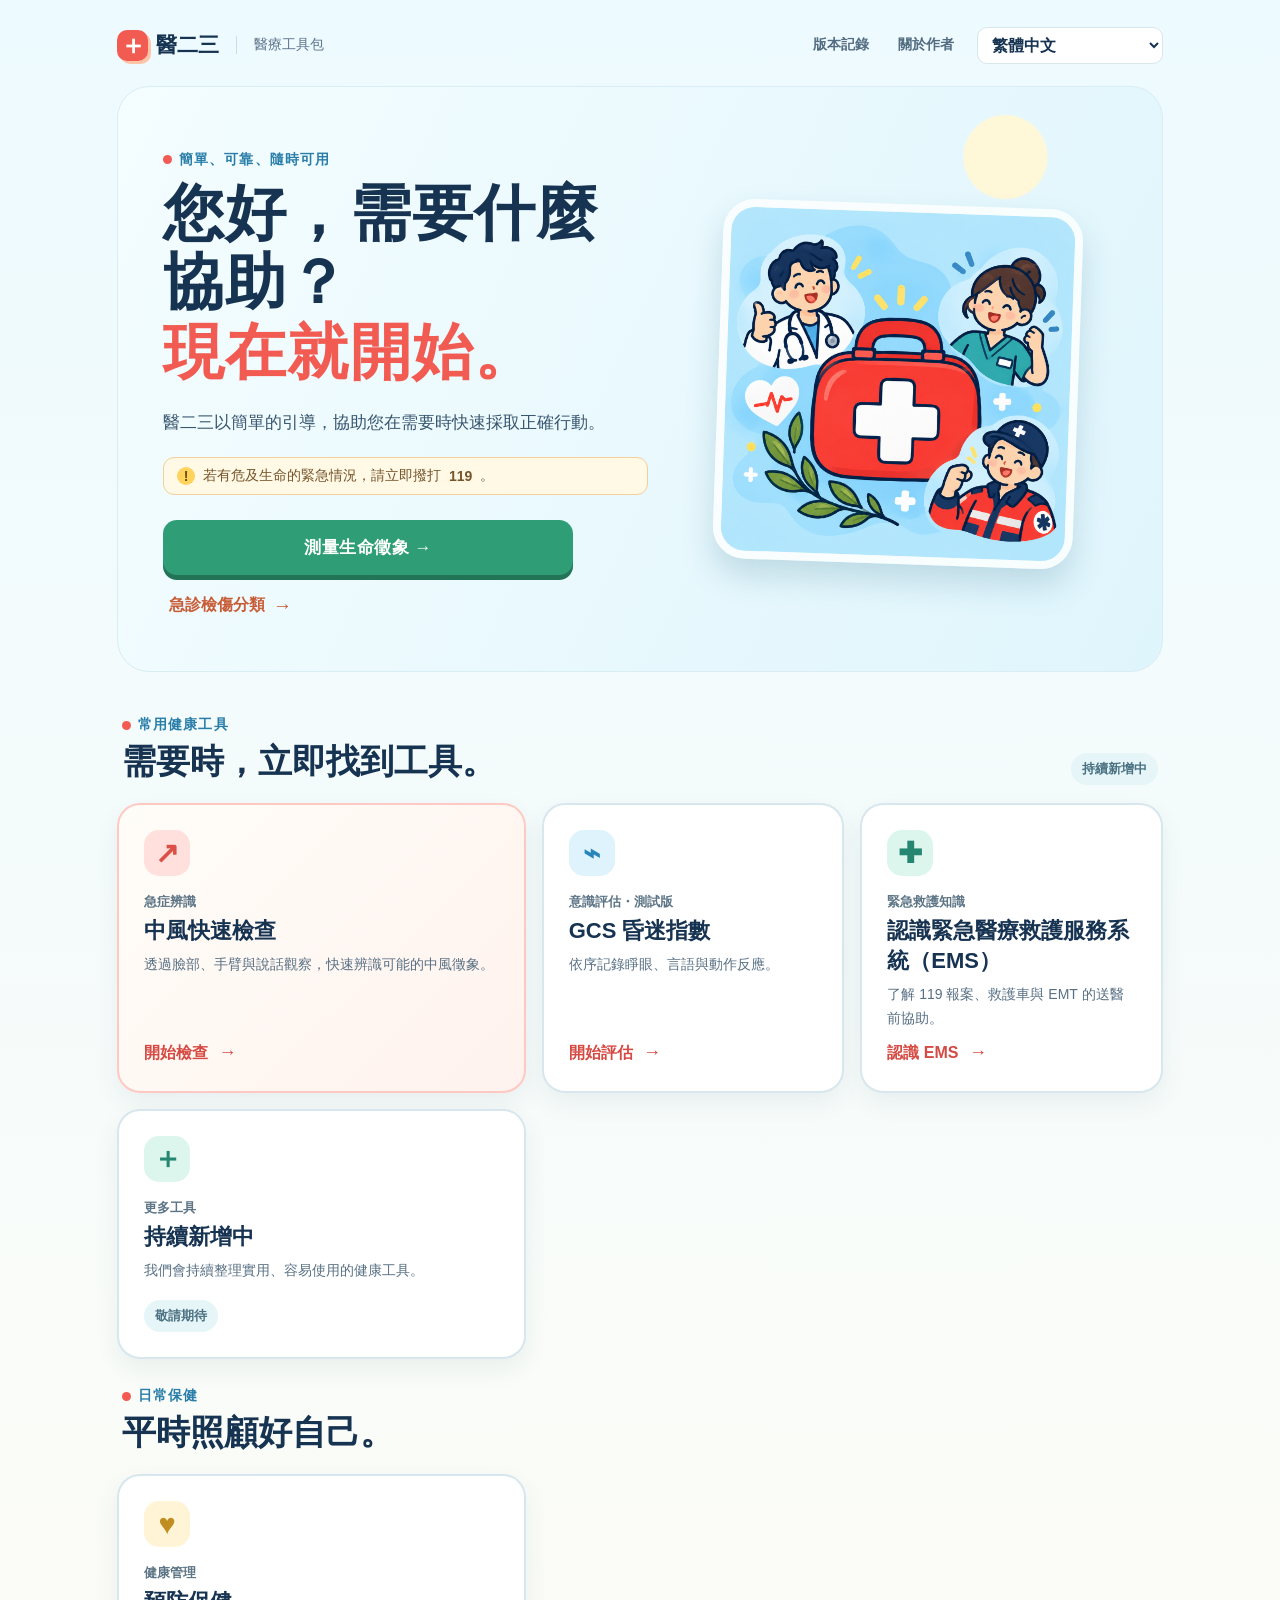
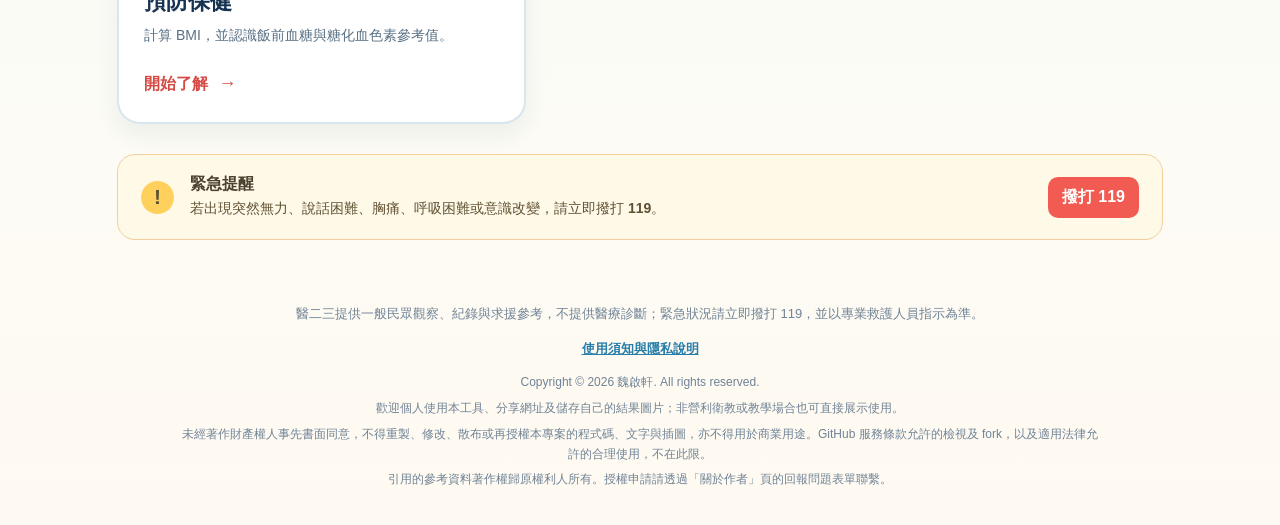
==== index.html @ 4768e4c4 "新增預防保健工具" ====
<!doctype html>
<html lang="zh-Hant">
  <head>
    <meta charset="UTF-8" />
    <meta name="viewport" content="width=device-width, initial-scale=1.0" />
    <meta name="theme-color" content="#f15b52" />
    <meta name="description" content="醫二三：簡單、可靠、隨時可用的醫療工具包" />
    <link rel="manifest" href="manifest.webmanifest" />
    <link rel="icon" href="icon.png" />
    <link rel="apple-touch-icon" href="icon.png" />
    <title>醫二三｜緊急工具包</title>
    <link rel="stylesheet" href="style.css?v=10" />
    <style>
      .hero-art { display: grid; place-items: center; }
      .cover-image { display: block; width: min(100%, 360px); border: 8px solid rgba(255,255,255,.75); border-radius: 32px; box-shadow: 0 17px 32px rgba(35,105,137,.2); transform: rotate(2deg); }
      .tool-home { margin: 44px 0 28px; }
      .section-heading { display: flex; align-items: end; justify-content: space-between; gap: 16px; margin: 0 5px 18px; }
      .section-heading .eyebrow { margin-bottom: 5px; }
      .section-heading h2 { margin: 0; font-size: clamp(25px, 3vw, 34px); }
      .section-note, .coming-soon { padding: 7px 11px; border-radius: 999px; background: #e5f5f8; color: #4b7182; font-size: 13px; font-weight: 800; white-space: nowrap; }
      .tool-grid { display: grid; grid-template-columns: 1.35fr 1fr 1fr; gap: 16px; }
      .home-card { position: relative; display: flex; flex-direction: column; min-height: 250px; padding: 25px; border: 2px solid #d8e7ed; border-radius: 23px; background: #fffdf8; box-shadow: 0 10px 25px rgba(25,66,91,.07); overflow: hidden; }
      .feature-card { border-color: #ffc9c3; background: linear-gradient(135deg, #fffdf8 0%, #fff2ee 100%); }
      .future-card { background: #fff; }
      .card-icon { display: grid; place-items: center; width: 46px; height: 46px; border-radius: 15px; font-size: 29px; font-weight: 900; }
      .coral-icon { background: #ffe0dc; color: #db5148; }.blue-icon { background: #dff3fd; color: #2785bc; }.mint-icon { background: #dcf6ed; color: #258772; }
      .card-tag { display: inline-block; margin-top: 17px; color: #5d7586; font-size: 13px; font-weight: 800; }.home-card h3 { margin: 5px 0 7px; font-size: 22px; }.home-card p { margin: 0; color: #587084; font-size: 14px; line-height: 1.7; }
      .card-link { align-self: flex-start; margin-top: auto; padding: 11px 0 2px; border: 0; background: transparent; color: #d54a43; font: inherit; font-weight: 900; cursor: pointer; }.card-link span { margin-left: 6px; font-size: 18px; }.home-card .coming-soon { align-self: flex-start; margin-top: auto; }
      .emergency-note { display: flex; align-items: center; gap: 16px; margin: 30px 0 0; padding: 19px 23px; border: 1px solid #f3cf9b; border-radius: 18px; background: #fff9e7; color: #5f5134; }.emergency-icon { display: grid; flex: 0 0 auto; place-items: center; width: 33px; height: 33px; border-radius: 50%; background: #ffd15c; font-size: 21px; font-weight: 900; }.emergency-note strong { color: #4b412e; }.emergency-note p { margin: 3px 0 0; font-size: 14px; line-height: 1.55; }.emergency-note a { margin-left: auto; padding: 10px 14px; border-radius: 10px; background: #f15b52; color: #fff; font-weight: 900; text-decoration: none; white-space: nowrap; }
      .bio-button { margin-left: auto; border: 0; background: transparent; color: #526c80; font: inherit; font-size: 14px; font-weight: 800; cursor: pointer; }.bio-button:hover { color: #d54a43; }.bio-page { position: fixed; z-index: 20; inset: 0; display: grid; place-items: center; padding: 22px; background: rgba(23,51,82,.45); backdrop-filter: blur(5px); }.bio-panel { position: relative; width: min(100%, 520px); padding: 40px; border: 2px solid #d9eaf0; border-radius: 27px; background: #fffdf8; box-shadow: 0 26px 60px rgba(17,49,72,.25); }.bio-close { position: absolute; top: 16px; right: 16px; display: grid; place-items: center; width: 38px; height: 38px; border: 0; border-radius: 50%; background: #eef6f8; color: #38566c; font-size: 25px; cursor: pointer; }.bio-illustration { display: grid; place-items: center; width: 65px; height: 65px; margin-bottom: 18px; border-radius: 21px; background: #e8f7fb; color: #2785bc; font-size: 34px; }.bio-panel h2 { margin: 0 0 8px; font-size: 30px; }.bio-panel > p { margin: 0 0 23px; color: #607588; line-height: 1.7; }.bio-links { display: grid; gap: 12px; }.bio-link { display: flex; align-items: center; gap: 13px; padding: 15px; border: 1px solid #dbe7ec; border-radius: 15px; color: #294b63; text-decoration: none; transition: .15s; }.bio-link:hover { transform: translateY(-2px); border-color: #f2b0a7; box-shadow: 0 8px 16px rgba(25,66,91,.09); }.bio-link-icon { display: grid; place-items: center; width: 37px; height: 37px; border-radius: 11px; background: #fff0ed; color: #db5148; font-weight: 900; }.bio-link strong { display: block; font-size: 15px; }.bio-link small { color: #708396; }.external-mark { margin-left: auto; color: #d54a43; font-size: 18px; }
      .bio-page[hidden] { display: none; }
      .bio-button { margin-left: 0; }.version-button { margin-left: auto; }#versionPage .bio-panel { display: flex; flex-direction: column; max-height: calc(100dvh - 44px); overflow: hidden; }#versionPage .version-list { display: grid; min-height: 0; gap: 13px; padding-right: 5px; overflow-y: auto; overscroll-behavior: contain; scrollbar-gutter: stable; }.version-day { padding: 16px 18px; border: 1px solid #dbe8ec; border-left: 5px solid #2e91c9; border-radius: 14px; background: #f9fcfc; }.version-day h3 { margin: 0 0 8px; color: #294b63; font-size: 17px; }.version-day ul { display: grid; gap: 5px; margin: 0; padding-left: 22px; color: #526c80; font-size: 15px; line-height: 1.5; }
      .language-notice { margin: 10px 0 0; padding: 9px 12px; border-radius: 10px; background: #fff6e8; color: #77582c; font-size: 13px; line-height: 1.5; }
      .language-select { margin-left: 0; min-width: 138px; padding: 8px 10px; white-space: nowrap; }
      .png-save-button { display: block; width: min(100%, 340px); margin: 17px auto 4px; background: #2e91c9; box-shadow: 0 5px 0 #2379a8; }.png-save-button:hover { box-shadow: 0 7px 0 #2379a8; }.png-save-button:disabled { cursor: wait; opacity: .8; }
      .gcs-intro { display: flex; gap: 13px; margin: 14px 0 21px; padding: 13px 15px; border-radius: 13px; background: #edf7ff; color: #345a72; font-size: 14px; line-height: 1.65; }.gcs-intro strong { color: #1f6d9d; }.gcs-key { display: grid; flex: 0 0 auto; place-items: center; width: 29px; height: 29px; border-radius: 9px; background: #2e91c9; color: #fff; font-weight: 900; }.gcs-choices { display: grid; gap: 9px; }.gcs-choice { display: flex; align-items: center; gap: 12px; width: 100%; padding: 12px 14px; border: 2px solid #d3e3ea; border-radius: 13px; background: #fff; color: #24445b; font: inherit; text-align: left; cursor: pointer; transition: .15s; }.gcs-choice:hover { border-color: #2e91c9; background: #f2fbff; }.gcs-score { display: grid; place-items: center; flex: 0 0 auto; width: 31px; height: 31px; border-radius: 10px; background: #e6f5fc; color: #1d7baa; font-weight: 900; }.gcs-choice span:last-child { font-size: 14px; line-height: 1.45; }.gcs-choice.nt .gcs-score { background: #f3edf7; color: #775982; }.gcs-summary-grid { display: grid; grid-template-columns: repeat(3, 1fr); gap: 10px; max-width: 510px; margin: 22px auto; }.gcs-summary-item { padding: 13px 8px; border-radius: 13px; background: #edf7ff; color: #286e97; font-weight: 900; }.gcs-summary-item small { display: block; margin-top: 3px; color: #5e7889; font-size: 12px; font-weight: 700; }.gcs-time { margin: 17px 0 0; color: #6b8190; font-size: 13px; }
      .triage-area { max-width: 910px; margin: 35px auto 52px; }.triage-header { padding: 34px; border-radius: 26px; background: linear-gradient(135deg, #fff2ec, #fffbea); border: 2px solid #f6d7bf; }.triage-header h2 { margin: 7px 0 8px; font-size: clamp(29px, 4vw, 42px); }.triage-header p { max-width: 670px; margin: 0; color: #516a7a; line-height: 1.75; }.triage-disclaimer { display: flex; gap: 11px; margin-top: 19px; padding: 12px 14px; border-radius: 13px; background: rgba(255,255,255,.75); color: #72563c; font-size: 14px; line-height: 1.6; }.triage-disclaimer b { color: #d54a43; }.triage-levels { display: grid; gap: 13px; margin-top: 25px; }.triage-level { display: grid; grid-template-columns: 70px 170px 1fr; gap: 18px; align-items: start; padding: 20px; border: 1px solid #dce7ec; border-left: 8px solid var(--triage-color); border-radius: 18px; background: #fff; }.triage-number { display: grid; place-items: center; width: 51px; height: 51px; border-radius: 16px; background: var(--triage-tint); color: var(--triage-color); font-weight: 900; font-size: 22px; }.triage-level h3 { margin: 0 0 5px; font-size: 19px; }.triage-wait { margin: 0; color: var(--triage-color); font-size: 13px; font-weight: 900; }.triage-examples { margin: 0; padding-left: 20px; color: #526b7d; font-size: 14px; line-height: 1.7; }.triage-l1 { --triage-color: #d94c49; --triage-tint: #ffe6e3; }.triage-l2 { --triage-color: #e77b36; --triage-tint: #fff0e1; }.triage-l3 { --triage-color: #bf8d20; --triage-tint: #fff8dc; }.triage-l4 { --triage-color: #2787b8; --triage-tint: #e8f6fd; }.triage-l5 { --triage-color: #39896b; --triage-tint: #e7f6ef; }.triage-info-grid { display: grid; grid-template-columns: 1fr 1fr; gap: 18px; margin-top: 25px; }.triage-info-card { padding: 25px; border: 1px solid #dce8ec; border-radius: 20px; background: #fffdf8; }.triage-info-card h3 { margin: 0 0 8px; font-size: 22px; }.triage-info-card > p { margin: 0 0 16px; color: #5b7180; line-height: 1.65; }.handoff-checklist { display: grid; gap: 9px; }.handoff-checklist label { display: flex; align-items: center; gap: 10px; padding: 10px 12px; border-radius: 10px; background: #f4fafb; color: #38566c; font-size: 14px; }.handoff-checklist input { width: 18px; height: 18px; accent-color: #2e91c9; }.wait-list { margin: 0; padding-left: 20px; color: #526b7d; line-height: 1.8; font-size: 14px; }.triage-source { margin: 24px 3px 0; color: #6a7f8e; font-size: 13px; line-height: 1.6; }.triage-source a { color: #287da9; font-weight: 800; }.triage-emergency { display: flex; align-items: center; gap: 14px; margin-top: 20px; padding: 18px 20px; border-radius: 17px; background: #fff0ed; border: 1px solid #ffc8c0; }.triage-emergency strong { color: #b9423e; }.triage-emergency p { margin: 3px 0 0; color: #6c524b; font-size: 14px; line-height: 1.55; }.triage-emergency a { margin-left: auto; padding: 11px 15px; border-radius: 11px; background: #f15b52; color: #fff; font-weight: 900; text-decoration: none; white-space: nowrap; }
      .vitals-button { display: block; width: 100%; max-width: 410px; margin-top: 25px; background: #2f9e76; box-shadow: 0 5px 0 #237457; }.vitals-button:hover { box-shadow: 0 7px 0 #237457; }.vitals-button:active { box-shadow: 0 2px 0 #237457; }.triage-entry { display: inline-flex; align-items: center; gap: 8px; margin-top: 19px; border: 0; background: transparent; color: #c85c36; font: inherit; font-weight: 900; cursor: pointer; }.triage-entry span { font-size: 19px; }.vitals-area { max-width: 910px; margin: 35px auto 52px; }.vitals-header { padding: 33px; border: 2px solid #cce9de; border-radius: 26px; background: linear-gradient(135deg, #edfbf4, #f9fff8); }.vitals-header h2 { margin: 7px 0 8px; font-size: clamp(29px, 4vw, 42px); }.vitals-header p { max-width: 690px; margin: 0; color: #4d6a64; line-height: 1.75; }.vitals-disclaimer { margin-top: 17px; padding: 11px 14px; border-radius: 12px; background: rgba(255,255,255,.78); color: #5d6d4d; font-size: 14px; line-height: 1.6; }.vitals-form { display: grid; grid-template-columns: repeat(2, 1fr); gap: 17px; margin-top: 23px; }.vitals-field { padding: 19px; border: 1px solid #d8e8e1; border-radius: 18px; background: #fff; }.vitals-field h3 { margin: 0 0 5px; font-size: 19px; }.vitals-field p { min-height: 38px; margin: 0 0 13px; color: #6a7e82; font-size: 13px; line-height: 1.5; }.vitals-field label { display: block; margin-bottom: 7px; color: #3f6560; font-size: 13px; font-weight: 800; }.vitals-field input, .vitals-field select, .vitals-note { width: 100%; border: 1px solid #c9ded6; border-radius: 10px; padding: 11px 12px; background: #fbfffd; color: #294a44; font: inherit; }.bp-inputs { display: grid; grid-template-columns: 1fr 1fr; gap: 9px; }.vitals-note-wrap { grid-column: 1 / -1; }.vitals-note { min-height: 78px; resize: vertical; }.vitals-submit { width: min(100%, 330px); margin-top: 20px; background: #2f9e76; box-shadow: 0 5px 0 #237457; }.vitals-results { margin-top: 26px; }.vitals-results h3 { margin: 0 0 14px; font-size: 25px; }.vital-cards { display: grid; grid-template-columns: repeat(4, 1fr); gap: 13px; }.vital-card { padding: 18px; border: 1px solid #d9e7e3; border-top: 7px solid var(--vital-color); border-radius: 17px; background: #fff; }.vital-card h4 { margin: 0; color: #47665f; font-size: 15px; }.vital-value { margin: 13px 0 4px; color: var(--vital-color); font-size: 28px; font-weight: 900; }.vital-card p { margin: 0; color: #61767a; font-size: 13px; line-height: 1.55; }.vital-temp { --vital-color: #e56a55; }.vital-pulse { --vital-color: #e58443; }.vital-resp { --vital-color: #2e91c9; }.vital-bp { --vital-color: #8061a8; }.vitals-summary { margin-top: 18px; padding: 20px; border-radius: 18px; background: #f3faf7; color: #355d53; }.vitals-summary h4 { margin: 0 0 8px; font-size: 18px; }.vitals-summary p { margin: 0; line-height: 1.7; }.vitals-time { margin-top: 9px!important; color: #6b817b!important; font-size: 13px; }.vitals-callout { display: flex; gap: 12px; align-items: flex-start; margin-top: 19px; padding: 17px; border: 1px solid #ffd0c8; border-radius: 16px; background: #fff2ef; }.vitals-callout strong { color: #b8443e; }.vitals-callout p { margin: 3px 0 0; color: #72554f; font-size: 14px; line-height: 1.55; }.vitals-source { margin: 18px 3px 0; color: #6b817b; font-size: 13px; line-height: 1.6; }.vitals-source a { color: #287da9; font-weight: 800; }
      .ems-area { max-width: 910px; margin: 35px auto 52px; }.ems-header { padding: 30px; border: 2px solid #d5e8ef; border-radius: 25px; background: linear-gradient(135deg, #eff9fc, #fffdf8); }.ems-header h2 { margin: 7px 0 8px; font-size: clamp(28px, 4vw, 39px); }.ems-header p { max-width: 720px; margin: 0; color: #526d7f; line-height: 1.75; }.ems-alert { display: flex; align-items: flex-start; gap: 13px; margin-top: 17px; padding: 16px 18px; border: 1px solid #ffc8c0; border-radius: 16px; background: #fff0ed; color: #704f4c; line-height: 1.65; }.ems-alert strong { color: #b9423e; }.ems-alert a { flex: 0 0 auto; margin-left: auto; padding: 10px 13px; border-radius: 10px; background: #f15b52; color: #fff; font-weight: 900; text-decoration: none; white-space: nowrap; }.ems-menu-heading { margin: 27px 0 13px; color: #294b63; font-size: 21px; }.ems-menu-grid, .ems-info-grid { display: grid; grid-template-columns: repeat(3, minmax(0, 1fr)); gap: 14px; }.ems-menu-card { display: flex; flex-direction: column; align-items: flex-start; min-height: 190px; padding: 20px; border: 1px solid #d9e7ec; border-radius: 18px; background: #fff; color: #294b63; font: inherit; text-align: left; cursor: pointer; transition: .15s; }.ems-menu-card:hover { transform: translateY(-2px); border-color: #7bb8cf; box-shadow: 0 8px 18px rgba(25,66,91,.09); }.ems-menu-icon { display: grid; place-items: center; width: 42px; height: 42px; margin-bottom: 13px; border-radius: 13px; background: #e8f5f8; color: #287da9; font-size: 22px; font-weight: 900; }.ems-menu-card h3 { margin: 0 0 7px; font-size: 18px; }.ems-menu-card p { margin: 0; color: #607588; font-size: 14px; line-height: 1.55; }.ems-detail { margin-top: 20px; padding: 24px; border: 1px solid #d9e7ec; border-radius: 21px; background: #fff; }.ems-detail[hidden] { display: none; }.ems-back-button { margin: 0 0 18px; padding: 9px 12px; border: 1px solid #d5e6eb; border-radius: 10px; background: #f5fafb; color: #365b70; font: inherit; font-size: 14px; font-weight: 800; cursor: pointer; }.ems-detail h3 { margin: 0 0 10px; color: #294b63; font-size: 22px; }.ems-detail p { color: #586f80; line-height: 1.7; }.ems-flow { display: grid; grid-template-columns: repeat(4, minmax(0, 1fr)); gap: 11px; margin: 19px 0; }.ems-flow-step { padding: 15px; border: 1px solid #dce9ed; border-radius: 15px; background: #f8fcfc; }.ems-flow-step b { display: block; margin-bottom: 7px; color: #287da9; }.ems-flow-step p { margin: 0; font-size: 14px; }.ems-info-grid { grid-template-columns: repeat(3, minmax(0, 1fr)); margin: 17px 0; }.ems-info-card { padding: 17px; border: 1px solid #dce8ec; border-radius: 16px; background: #fbfdfd; }.ems-info-card h4 { margin: 0 0 7px; color: #365b70; font-size: 17px; }.ems-info-card p { margin: 0; font-size: 14px; }.ems-list { display: grid; gap: 9px; margin: 12px 0 0; padding-left: 22px; color: #526b7d; line-height: 1.7; }.ems-note { margin-top: 16px; padding: 13px 15px; border-radius: 13px; background: #eef7fa; color: #466577; font-size: 14px; line-height: 1.65; }.ems-source { margin: 17px 0 0; color: #718391; font-size: 12px; line-height: 1.6; }.ems-source a { color: #287da9; font-weight: 800; }
      .copyright-notice { max-width: 920px; margin: 8px auto 0; font-size: 12px; line-height: 1.65; }.copyright-notice p { margin: 0; }.copyright-notice p + p { margin-top: 6px; }
      .terms-link { padding: 0; border: 0; background: transparent; color: #287da9; font: inherit; font-weight: 800; text-decoration: underline; cursor: pointer; }button.bio-link { width: 100%; background: transparent; font: inherit; text-align: left; cursor: pointer; }.result-caveat { font-size: 14px; }
      #termsPage .bio-panel { display: flex; flex-direction: column; width: min(100%, 640px); max-height: calc(100dvh - 44px); overflow: hidden; }#termsPage .terms-list { display: grid; min-height: 0; gap: 13px; padding-right: 5px; overflow-y: auto; overscroll-behavior: contain; scrollbar-gutter: stable; }.terms-section { padding: 16px 18px; border: 1px solid #dbe8ec; border-left: 5px solid #f15b52; border-radius: 14px; background: #f9fcfc; }.terms-section h3 { margin: 0 0 8px; color: #294b63; font-size: 17px; }.terms-section p { margin: 0; color: #526c80; font-size: 15px; line-height: 1.7; }.terms-section p + p { margin-top: 8px; }.terms-updated { margin: 2px 0 0; color: #708396; font-size: 13px; }
      .gold-icon { background: #fff4d6; color: #bf8d20; }.care-home { margin-top: 0; }.prevention-header { border-color: #f1e1b4; background: linear-gradient(135deg, #fffaeb, #fffdf8); }.ems-menu-card:disabled { cursor: not-allowed; opacity: .55; }.ems-menu-card:disabled:hover { transform: none; border-color: #d9e7ec; box-shadow: none; }
      .bmi-form { display: grid; grid-template-columns: repeat(2, minmax(0, 1fr)); gap: 14px; margin-top: 18px; }.bmi-field label { display: block; margin-bottom: 7px; color: #3f6560; font-size: 13px; font-weight: 800; }.bmi-field input, .bmi-field select { width: 100%; border: 1px solid #c9ded6; border-radius: 10px; padding: 11px 12px; background: #fbfffd; color: #294a44; font: inherit; }.bmi-error { grid-column: 1 / -1; margin: 0; padding: 10px 13px; border-radius: 10px; background: #fff0ed; color: #b9423e; font-size: 14px; font-weight: 800; }.bmi-error[hidden] { display: none; }.bmi-submit { grid-column: 1 / -1; width: min(100%, 330px); background: #2f9e76; box-shadow: 0 5px 0 #237457; }
      .bmi-result { margin-top: 22px; padding: 22px; border: 1px solid #dce8ec; border-top: 7px solid var(--bmi-color); border-radius: 18px; background: #fbfdfd; }.bmi-result[hidden] { display: none; }.level-low { --bmi-color: #2785bc; }.level-ok { --bmi-color: #258772; }.level-watch { --bmi-color: #bf8d20; }.level-high { --bmi-color: #d94c49; }.bmi-result .bmi-value { margin: 0; color: var(--bmi-color); font-size: 40px; font-weight: 900; line-height: 1.1; }.bmi-value small { margin-left: 6px; font-size: 15px; }.bmi-category { display: inline-block; margin: 9px 0 4px; padding: 5px 12px; border-radius: 999px; background: var(--bmi-color); color: #fff; font-weight: 900; }.bmi-result ul { display: grid; gap: 8px; margin: 14px 0 0; padding-left: 21px; color: #526b7d; line-height: 1.7; }
      .reference-table { display: grid; gap: 8px; margin: 16px 0 4px; }.reference-row { display: grid; grid-template-columns: 150px 1fr; gap: 12px; align-items: center; padding: 12px 15px; border: 1px solid #dce8ec; border-left: 6px solid var(--bmi-color); border-radius: 13px; background: #fff; transition: .15s; }.reference-row b { color: var(--bmi-color); font-size: 17px; }.reference-row span { color: #526b7d; font-size: 14px; line-height: 1.55; }.reference-row.is-match { background: #fffbea; box-shadow: 0 0 0 2px var(--bmi-color); }
      @media (max-width: 500px) { .reference-row { grid-template-columns: 1fr; gap: 3px; } }
      @media (max-width: 500px) { .bmi-form { grid-template-columns: 1fr; }.bmi-result { padding: 18px; }.bmi-value { font-size: 34px; } }
      @media (max-width: 800px) { .ems-menu-grid, .ems-info-grid { grid-template-columns: 1fr; }.ems-menu-card { min-height: 0; }.ems-flow { grid-template-columns: repeat(2, minmax(0, 1fr)); } }
      @media (max-width: 500px) { .ems-header { padding: 23px 19px; }.ems-detail { padding: 18px; }.ems-alert { flex-wrap: wrap; }.ems-alert a { margin-left: 0; }.ems-flow { grid-template-columns: 1fr; } }
      @media (max-width: 800px) { .tool-grid { grid-template-columns: 1fr; }.home-card { min-height: 190px; }.emergency-note { align-items: flex-start; }.emergency-note a { display: none; } }
      @media (max-width: 800px) { .triage-level { grid-template-columns: 58px 1fr; }.triage-examples { grid-column: 2; }.triage-info-grid { grid-template-columns: 1fr; }.vitals-form { grid-template-columns: 1fr; }.vital-cards { grid-template-columns: repeat(2, 1fr); } }
      @media (max-width: 500px) { .section-heading { align-items: start; }.section-note { display: none; }.tool-home { margin-top: 31px; }.home-card { padding: 21px; }.emergency-note { padding: 16px; gap: 12px; }.bio-button { font-size: 13px; }.tool-label { display: none; }.bio-panel { padding: 31px 22px 25px; border-radius: 22px; }.bio-panel h2 { font-size: 27px; }.triage-header, .vitals-header { padding: 24px 20px; }.triage-level { padding: 16px; gap: 12px; }.triage-emergency { align-items: flex-start; }.triage-emergency a { display: none; }.vital-cards { grid-template-columns: 1fr 1fr; }.vital-card { padding: 14px; }.vital-value { font-size: 23px; } }
    </style>
  </head>
  <body>
    <main class="app-shell">
      <header class="topbar">
        <a class="brand" id="homeBrand" href="#top" aria-label="醫二三首頁"><span class="brand-mark">＋</span><span>醫二三</span></a>
        <span class="tool-label">醫療工具包</span>
        <button class="bio-button version-button" id="versionButton" type="button">版本記錄</button>
        <button class="bio-button" id="bioButton" type="button">關於作者</button>
        <select class="quiet-button language-select" id="languageSelect" aria-label="語言"><option value="zh-TW">繁體中文</option><option value="zh-CN" disabled>简体中文（準備中）</option><option value="en" disabled>English（準備中）</option></select>
        <button class="quiet-button" id="homeButton" type="button" hidden>返回首頁</button>
        <button class="quiet-button" id="restartButton" type="button" hidden>重新檢查</button>
      </header>
      <p class="language-notice" id="languageNotice" hidden aria-live="polite"></p>

      <div id="homePage">
      <section class="hero" id="top">
        <div class="hero-copy">
          <p class="eyebrow">簡單、可靠、隨時可用</p>
          <h1>您好，需要什麼協助？<br /><em>現在就開始。</em></h1>
          <p class="hero-text">醫二三以簡單的引導，協助您在需要時快速採取正確行動。</p>
          <div class="warning-strip"><span>!</span> 若有危及生命的緊急情況，請立即撥打 <b>119</b>。</div>
          <button class="primary-button vitals-button" id="vitalsStartButton" type="button">測量生命徵象 <span>→</span></button>
          <button class="triage-entry" id="triageStartButton" type="button">急診檢傷分類 <span>→</span></button>
        </div>
        <div class="hero-art"><img class="cover-image" src="icon.png" alt="醫二三醫療工具包插圖" /></div>
      </section>

      <section class="tool-home" aria-labelledby="toolHeading">
        <div class="section-heading"><div><p class="eyebrow">常用健康工具</p><h2 id="toolHeading">需要時，立即找到工具。</h2></div><span class="section-note">持續新增中</span></div>
        <div class="tool-grid">
          <article class="home-card feature-card">
            <div class="card-icon coral-icon">↗</div>
            <div><span class="card-tag">急症辨識</span><h3>中風快速檢查</h3><p>透過臉部、手臂與說話觀察，快速辨識可能的中風徵象。</p></div>
            <button class="card-link" id="cardStartButton" type="button">開始檢查 <span>→</span></button>
          </article>
          <article class="home-card future-card" aria-label="GCS 昏迷指數評估測試版">
            <div class="card-icon blue-icon">⌁</div><div><span class="card-tag">意識評估・測試版</span><h3>GCS 昏迷指數</h3><p>依序記錄睜眼、言語與動作反應。</p></div><button class="card-link" id="gcsStartButton" type="button">開始評估 <span>→</span></button>
          </article>
          <article class="home-card future-card ems-home-card">
            <div class="card-icon mint-icon">✚</div><div><span class="card-tag">緊急救護知識</span><h3>認識緊急醫療救護服務系統（EMS）</h3><p>了解 119 報案、救護車與 EMT 的送醫前協助。</p></div><button class="card-link" id="emsStartButton" type="button">認識 EMS <span>→</span></button>
          </article>
          <article class="home-card future-card" aria-label="更多健康工具即將推出">
            <div class="card-icon mint-icon">＋</div><div><span class="card-tag">更多工具</span><h3>持續新增中</h3><p>我們會持續整理實用、容易使用的健康工具。</p></div><span class="coming-soon">敬請期待</span>
          </article>
        </div>
      </section>

      <section class="tool-home care-home" aria-labelledby="careHeading">
        <div class="section-heading"><div><p class="eyebrow">日常保健</p><h2 id="careHeading">平時照顧好自己。</h2></div></div>
        <div class="tool-grid care-grid">
          <article class="home-card future-card">
            <div class="card-icon gold-icon">♥</div><div><span class="card-tag">健康管理</span><h3>預防保健</h3><p>計算 BMI，並認識飯前血糖與糖化血色素參考值。</p></div><button class="card-link" id="preventionStartButton" type="button">開始了解 <span>→</span></button>
          </article>
        </div>
      </section>

      <aside class="emergency-note"><div class="emergency-icon">!</div><div><strong>緊急提醒</strong><p>若出現突然無力、說話困難、胸痛、呼吸困難或意識改變，請立即撥打 <b>119</b>。</p></div><a href="tel:119">撥打 119</a></aside>
      </div>

      <section class="vitals-area" id="vitalsArea" hidden aria-labelledby="vitalsTitle">
        <header class="vitals-header"><p class="eyebrow">量測與紀錄</p><h2 id="vitalsTitle">生命徵象資料卡</h2><p>輸入已量測的數值，整理體溫、脈搏、呼吸與血壓，協助您觀察並在需要時向醫護人員說明。</p><div class="vitals-disclaimer">數值僅供初步記錄與參考，不能取代專業診斷。若出現呼吸困難、無意識、持續胸痛、大量出血或突然惡化，請直接撥打 119。</div></header>
        <form id="vitalsForm" class="vitals-form">
          <section class="vitals-field"><h3>年齡</h3><p>輸入日齡、月齡或歲數，系統會分別對照各項生命徵象的年齡區間。</p><div class="bp-inputs"><div><label for="ageValue">年齡數值</label><input id="ageValue" type="number" inputmode="numeric" min="0" max="120" step="1" required placeholder="例如 3" /></div><div><label for="ageUnit">單位</label><select id="ageUnit" required><option value="days">天</option><option value="months">個月</option><option value="years" selected>歲</option></select></div></div><p class="vitals-time" id="ageGroupPreview" aria-live="polite">將依年齡顯示所屬年齡層。</p></section>
          <section class="vitals-field"><h3>體溫</h3><p>請先選擇量測部位，再輸入讀數。</p><label for="temperatureSite">量測部位</label><select id="temperatureSite"><option value="forehead">額溫</option><option value="ear">耳溫</option><option value="axillary">腋溫</option><option value="rectal">肛溫</option></select><label for="temperature">體溫（°C）</label><input id="temperature" type="number" inputmode="decimal" min="25" max="45" step="0.1" placeholder="例如 36.5" /></section>
          <section class="vitals-field"><h3>脈搏</h3><p>請記錄每分鐘跳動次數。</p><label for="pulse">脈搏（次／分鐘）</label><input id="pulse" type="number" inputmode="numeric" min="20" max="250" placeholder="例如 72" /></section>
          <section class="vitals-field"><h3>呼吸</h3><p>請記錄每分鐘呼吸次數。</p><label for="respiration">呼吸（次／分鐘）</label><input id="respiration" type="number" inputmode="numeric" min="4" max="80" placeholder="例如 16" /></section>
          <section class="vitals-field"><h3>血壓</h3><p>請同時輸入收縮壓與舒張壓。</p><div class="bp-inputs"><div><label for="systolic">收縮壓（mmHg）</label><input id="systolic" type="number" inputmode="numeric" min="40" max="300" placeholder="例如 118" /></div><div><label for="diastolic">舒張壓（mmHg）</label><input id="diastolic" type="number" inputmode="numeric" min="20" max="200" placeholder="例如 76" /></div></div></section>
          <section class="vitals-field vitals-note-wrap"><h3>症狀備註</h3><p>可記錄哪裡不舒服、何時開始或症狀是否惡化。</p><textarea class="vitals-note" id="vitalsNote" placeholder="例如：下午開始頭暈，休息後仍未改善。"></textarea></section>
          <button class="primary-button vitals-submit" type="submit">建立生命徵象資料卡 <span>→</span></button>
        </form>
        <section class="vitals-results" id="vitalsResults" hidden aria-live="polite"></section>
        <p class="vitals-source">參考資料：<a href="https://www.hpa.gov.tw/Pages/Detail.aspx?nodeid=4990&amp;pid=19259" target="_blank" rel="noopener noreferrer">衛生福利部國民健康署・血壓多少才算是高血壓？</a>、成人生命徵象衛教資料及兒科生命徵象表（表格修訂日期：2013 年）。兒科參考值僅供資料對照，應由醫療人員配合清醒／睡眠、活動、發燒及臨床狀況判讀；若有疑慮，請勿以本卡延誤就醫。</p>
      </section>

      <section class="triage-area" id="triageArea" hidden aria-labelledby="triageTitle">
        <header class="triage-header">
          <p class="eyebrow">就醫前資訊</p>
          <h2 id="triageTitle">急診檢傷怎麼分？</h2>
          <p>急診會依病情危急程度安排優先順序，先處理最需要立即救治的病人，不是依到院先後看診。</p>
          <div class="triage-disclaimer"><span>！</span><span><b>請留意：</b>以下內容僅供民眾理解急診流程，實際檢傷結果由現場醫護人員依病情與生命徵象判定。</span></div>
        </header>

        <div class="triage-levels" aria-label="急診檢傷五級說明">
          <article class="triage-level triage-l1"><div class="triage-number">1</div><div><h3>復甦急救</h3><p class="triage-wait">可能等候時間：立即處理</p></div><ul class="triage-examples"><li>心跳或呼吸停止、肢體或嘴唇發青。</li><li>無意識、持續抽搐且沒有恢復意識。</li><li>極端體溫異常。</li></ul></article>
          <article class="triage-level triage-l2"><div class="triage-number">2</div><div><h3>危急</h3><p class="triage-wait">可能等候時間：10 分鐘</p></div><ul class="triage-examples"><li>持續胸悶、胸痛並冒冷汗。</li><li>大量出血、嚴重外傷或呼吸困難。</li><li>突發視覺改變、急性意識狀態改變。</li></ul></article>
          <article class="triage-level triage-l3"><div class="triage-number">3</div><div><h3>緊急</h3><p class="triage-wait">可能等候時間：30 分鐘</p></div><ul class="triage-examples"><li>走動時明顯呼吸急促。</li><li>無法控制的腹瀉或嘔吐。</li><li>外傷後肢體腫脹、變形，疑似骨折或脫臼。</li></ul></article>
          <article class="triage-level triage-l4"><div class="triage-number">4</div><div><h3>次緊急</h3><p class="triage-wait">可能等候時間：60 分鐘</p></div><ul class="triage-examples"><li>發燒但沒有其他不適。</li><li>排尿疼痛但沒有發燒。</li><li>反覆性疼痛或暈眩。</li></ul></article>
          <article class="triage-level triage-l5"><div class="triage-number">5</div><div><h3>非緊急</h3><p class="triage-wait">可能等候時間：120 分鐘</p></div><ul class="triage-examples"><li>輕微擦傷、瘀青或軟組織受傷。</li><li>慢性噁心、嘔吐或打嗝。</li><li>過敏、鼻塞或慢性失眠。</li></ul></article>
        </div>

        <div class="triage-info-grid">
          <section class="triage-info-card" aria-labelledby="handoffTitle"><h3 id="handoffTitle">看診時，可以主動告知</h3><p>先整理以下資訊，可幫助檢傷與醫護人員更快理解您的狀況。</p><div class="handoff-checklist"><label><input type="checkbox" />症狀開始時間</label><label><input type="checkbox" />哪裡不舒服</label><label><input type="checkbox" />怎樣的不舒服</label><label><input type="checkbox" />不舒服多久了</label><label><input type="checkbox" />慢性病</label><label><input type="checkbox" />過敏史，包含食物及藥物</label><label><input type="checkbox" />正在使用的藥物</label><label><input type="checkbox" />症狀是否正在惡化</label></div></section>
          <section class="triage-info-card" aria-labelledby="waitTitle"><h3 id="waitTitle">等候不代表被忽略</h3><p>急診會持續依病情重新安排順序。若狀況改變，請主動告知現場醫護人員。</p><ul class="wait-list"><li>胸痛、呼吸困難或意識改變。</li><li>出血增加、疼痛突然加劇。</li><li>出現新的無力、麻木或說話困難。</li><li>任何讓您覺得「明顯變糟」的情況。</li></ul></section>
        </div>

        <div class="triage-emergency"><div class="emergency-icon">!</div><div><strong>尚未到院且出現危急徵象？</strong><p>無意識、呼吸困難、大量出血、持續胸痛或病情突然惡化，請立即撥打 119。</p></div><a href="tel:119">撥打 119</a></div>
        <p class="triage-source">資料來源：<a href="https://www.nhi.gov.tw/ch/cp-2655-9ad69-2950-1.html" target="_blank" rel="noopener noreferrer">衛生福利部中央健康保險署・檢傷分類民眾衛教版</a>。實際等候時間可能依現場病情與醫療量能調整。</p>
      </section>

      <section class="ems-area prevention-area" id="preventionArea" hidden aria-labelledby="preventionTitle" data-no-translate>
        <div id="preventionHub">
          <header class="ems-header prevention-header">
            <p class="eyebrow">日常保健</p>
            <h2 id="preventionTitle">預防保健</h2>
            <p>平時留意體重與血糖，有助於及早發現健康風險。本頁提供參考值與計算工具，結果不能取代健康檢查或醫師診斷。</p>
          </header>
          <h3 class="ems-menu-heading">選擇想使用的工具</h3>
          <div class="ems-menu-grid">
            <button class="ems-menu-card" id="bmiButton" type="button" aria-controls="bmiPage"><span class="ems-menu-icon">⚖</span><h3>BMI 計算</h3><p>輸入身高、體重，了解身體質量指數與健康體重範圍。</p></button>
            <button class="ems-menu-card" id="glucoseButton" type="button" aria-controls="glucosePage"><span class="ems-menu-icon">◔</span><h3>飯前血糖參考值</h3><p>認識空腹血糖的參考範圍，並對照自己的量測結果。</p></button>
            <button class="ems-menu-card" id="hba1cButton" type="button" aria-controls="hba1cPage"><span class="ems-menu-icon">％</span><h3>糖化血色素參考值</h3><p>了解 HbA1c 代表的意義與參考範圍。</p></button>
          </div>
        </div>

        <article class="ems-detail" id="bmiPage" hidden aria-labelledby="bmiTitle">
          <button class="ems-back-button" type="button" data-prevention-back>← 返回預防保健</button>
          <p class="eyebrow">身體質量指數</p><h3 id="bmiTitle">BMI 計算</h3>
          <p>BMI＝體重（公斤）÷ 身高（公尺）÷ 身高（公尺）。本工具適用 18 歲（含）以上成人；兒童及青少年的 BMI 需依年齡與性別判讀，請參考國健署的兒童與青少年建議值。</p>
          <form class="bmi-form" id="bmiForm" novalidate>
            <div class="bmi-field"><label for="bmiHeight">身高（公分）</label><input id="bmiHeight" type="number" inputmode="decimal" min="100" max="250" step="0.1" placeholder="例如 165" /></div>
            <div class="bmi-field"><label for="bmiWeight">體重（公斤）</label><input id="bmiWeight" type="number" inputmode="decimal" min="20" max="300" step="0.1" placeholder="例如 60" /></div>
            <div class="bmi-field"><label for="bmiWaist">腰圍（公分，選填）</label><input id="bmiWaist" type="number" inputmode="decimal" min="40" max="200" step="0.1" placeholder="例如 78" /></div>
            <div class="bmi-field"><label for="bmiSex">性別（判讀腰圍時需要）</label><select id="bmiSex"><option value="">未選擇</option><option value="male">男性</option><option value="female">女性</option></select></div>
            <p class="bmi-error" id="bmiError" hidden role="alert"></p>
            <button class="primary-button bmi-submit" type="submit">計算 BMI</button>
          </form>
          <section class="bmi-result" id="bmiResult" hidden aria-live="polite"></section>
          <div class="ems-note">孕婦或哺乳期、肌肉量特別多（例如運動員）、水腫或截肢等情況，BMI 可能無法正確反映體位。長者或有慢性病者的體重目標，請與醫療人員討論。輸入的數值只在您的裝置上計算，不會上傳。</div>
          <p class="ems-source">內容參考：<a href="https://www.hpa.gov.tw/Pages/Detail.aspx?nodeid=542&amp;pid=9737" target="_blank" rel="noopener noreferrer">衛生福利部國民健康署・成人健康體位標準</a>、<a href="https://www.hpa.gov.tw/Pages/List.aspx?nodeid=189" target="_blank" rel="noopener noreferrer">衛生福利部國民健康署・成人預防保健</a>。</p>
        </article>

        <article class="ems-detail" id="glucosePage" hidden aria-labelledby="glucoseTitle">
          <button class="ems-back-button" type="button" data-prevention-back>← 返回預防保健</button>
          <p class="eyebrow">空腹血糖</p><h3 id="glucoseTitle">飯前血糖參考值</h3>
          <p>飯前血糖是指空腹至少 8 小時（可以喝白開水）後量測的血糖值。下表為非懷孕成人的參考範圍，單位為 mg/dL。</p>
          <div class="reference-table">
            <div class="reference-row level-low"><b>低於 70</b><span>血糖偏低</span></div>
            <div class="reference-row level-ok"><b>70～99</b><span>正常範圍</span></div>
            <div class="reference-row level-watch"><b>100～125</b><span>糖尿病前期（空腹血糖偏高）</span></div>
            <div class="reference-row level-high"><b>126 以上</b><span>達糖尿病診斷參考值，需再次檢驗確認</span></div>
          </div>
          <form class="bmi-form" id="glucoseForm" novalidate>
            <div class="bmi-field"><label for="glucoseValue">我的飯前血糖（mg/dL）</label><input id="glucoseValue" type="number" inputmode="numeric" min="20" max="600" step="1" placeholder="例如 92" /></div>
            <p class="bmi-error" id="glucoseError" hidden role="alert"></p>
            <button class="primary-button bmi-submit" type="submit">對照參考值</button>
          </form>
          <section class="bmi-result" id="glucoseResult" hidden aria-live="polite"></section>
          <aside class="ems-alert"><div><strong>出現低血糖症狀時</strong><br />冒冷汗、發抖、心悸、頭暈或意識混亂時，若意識清楚且能吞嚥，可先吃 15 公克含糖食物（例如半杯果汁或 3～4 顆方糖），15 分鐘後再量。若意識不清或無法吞嚥，不要餵食，請立即撥打 119。</div><a href="tel:119">撥打 119</a></aside>
          <div class="ems-note">家用血糖機以指尖血量測，適合自我監測；糖尿病的診斷需由醫療院所抽血檢驗，並重複確認。已確診糖尿病者的控制目標因人而異，請依醫師訂定的目標為準；懷孕期間的標準也不同，請依產檢醫師指示。血糖很高且伴隨極度口渴、多尿、噁心嘔吐、呼吸急促或意識改變時，請儘速就醫或撥打 119。</div>
          <p class="ems-source">內容參考：<a href="https://www.hpa.gov.tw/Pages/List.aspx?nodeid=359" target="_blank" rel="noopener noreferrer">衛生福利部國民健康署・糖尿病</a>、<a href="https://www.hpa.gov.tw/Pages/Detail.aspx?nodeid=4878&amp;pid=19042" target="_blank" rel="noopener noreferrer">衛生福利部國民健康署・定期檢查搭配健康習慣，4招顧血糖</a>。</p>
        </article>

        <article class="ems-detail" id="hba1cPage" hidden aria-labelledby="hba1cTitle">
          <button class="ems-back-button" type="button" data-prevention-back>← 返回預防保健</button>
          <p class="eyebrow">HbA1c</p><h3 id="hba1cTitle">糖化血色素參考值</h3>
          <p>糖化血色素（HbA1c）反映過去約 2～3 個月的平均血糖，抽血前不需要空腹。下表為非懷孕成人的參考範圍。</p>
          <div class="reference-table">
            <div class="reference-row level-ok"><b>低於 5.7%</b><span>正常範圍</span></div>
            <div class="reference-row level-watch"><b>5.7%～6.4%</b><span>糖尿病前期</span></div>
            <div class="reference-row level-high"><b>6.5% 以上</b><span>達糖尿病診斷參考值，需再次檢驗確認</span></div>
          </div>
          <form class="bmi-form" id="hba1cForm" novalidate>
            <div class="bmi-field"><label for="hba1cValue">我的糖化血色素（%）</label><input id="hba1cValue" type="number" inputmode="decimal" min="3" max="20" step="0.1" placeholder="例如 5.4" /></div>
            <p class="bmi-error" id="hba1cError" hidden role="alert"></p>
            <button class="primary-button bmi-submit" type="submit">對照參考值</button>
          </form>
          <section class="bmi-result" id="hba1cResult" hidden aria-live="polite"></section>
          <div class="ems-note">貧血、近期大量失血或輸血、懷孕、腎臟疾病或血紅素異常等情況，可能影響糖化血色素的準確度。已確診糖尿病者，許多成人的控制目標約為 7% 以下，但每個人的目標不同，請依醫師訂定的目標為準。</div>
          <p class="ems-source">內容參考：<a href="https://www.hpa.gov.tw/Pages/List.aspx?nodeid=359" target="_blank" rel="noopener noreferrer">衛生福利部國民健康署・糖尿病</a>、<a href="https://www.hpa.gov.tw/Pages/Detail.aspx?nodeid=4878&amp;pid=19042" target="_blank" rel="noopener noreferrer">衛生福利部國民健康署・定期檢查搭配健康習慣，4招顧血糖</a>。</p>
        </article>
      </section>

      <section class="ems-area" id="emsArea" hidden aria-labelledby="emsTitle" data-no-translate>
        <div id="emsHub">
          <header class="ems-header">
            <p class="eyebrow">民眾版認識資訊</p>
            <h2 id="emsTitle">認識緊急醫療救護服務系統（EMS）</h2>
            <p>從發現緊急狀況、撥打 119，到院前救護與送醫，是多個環節接力完成的緊急醫療服務。</p>
          </header>
          <aside class="ems-alert"><div><strong>可能危及生命或狀況快速惡化？</strong><br />例如胸痛、呼吸困難、中風徵象、意識不清、大量出血或嚴重外傷，請立即撥打 119。</div><a href="tel:119">撥打 119</a></aside>
          <div class="ems-note">本頁提供一般認識資訊，不用來判定是否需要救護車，也不能取代 119 派遣員詢問或救護人員的專業判斷。</div>
          <h3 class="ems-menu-heading">選擇想了解的主題</h3>
          <div class="ems-menu-grid">
            <button class="ems-menu-card" id="emsOverviewButton" type="button" aria-controls="emsOverviewPage"><span class="ems-menu-icon">↗</span><h3>認識 EMS</h3><p>了解 119 緊急救護服務的基本流程與民眾可以如何配合。</p></button>
            <button class="ems-menu-card" id="emsAmbulanceButton" type="button" aria-controls="emsAmbulancePage"><span class="ems-menu-icon">＋</span><h3>認識救護車</h3><p>認識 119 救護車、民間救護車與其他就醫交通方式。</p></button>
            <button class="ems-menu-card" id="emsEmtButton" type="button" aria-controls="emsEmtPage"><span class="ems-menu-icon">✚</span><h3>認識救護技術員（EMT）</h3><p>了解救護技術員的工作，以及如何提供重要患者資訊。</p></button>
          </div>
        </div>

        <article class="ems-detail" id="emsOverviewPage" hidden aria-labelledby="emsOverviewTitle">
          <button class="ems-back-button" type="button" data-ems-back>← 返回 EMS 主題</button>
          <p class="eyebrow">服務流程</p><h3 id="emsOverviewTitle">認識 EMS</h3>
          <p>緊急醫療救護服務的目標，是在患者送達醫療機構前提供適當的緊急救護。常見流程可分為以下幾個環節：</p>
          <div class="ems-flow">
            <div class="ems-flow-step"><b>1．發現狀況</b><p>留意患者與現場情形；遇到緊急狀況，儘速撥打 119。</p></div>
            <div class="ems-flow-step"><b>2．報案與派遣</b><p>告知地點及患者狀況，依指揮中心派遣員提問提供資訊。</p></div>
            <div class="ems-flow-step"><b>3．現場救護</b><p>救護人員到場評估，並依規範及患者狀況提供適當處置。</p></div>
            <div class="ems-flow-step"><b>4．送醫與交接</b><p>將患者送往就近適當的醫療機構，並向醫療人員交接狀況。</p></div>
          </div>
          <div class="ems-note">救護車抵達需要時間。若指揮中心派遣員提供電話指導，請盡量保持通話並依指示配合；若現場安全且有人可協助，可安排一人引導救護車。</div>
          <p class="ems-source">內容參考：<a href="https://law.moj.gov.tw/LawClass/LawAll.aspx?pcode=L0020045" target="_blank" rel="noopener noreferrer">全國法規資料庫・緊急醫療救護法</a>、<a href="https://www.nfa.gov.tw/cht/index.php?article_id=12181&amp;code=list&amp;flag=detail&amp;ids=26" target="_blank" rel="noopener noreferrer">內政部消防署・119 緊急救護任務說明</a>。</p>
        </article>

        <article class="ems-detail" id="emsAmbulancePage" hidden aria-labelledby="emsAmbulanceTitle">
          <button class="ems-back-button" type="button" data-ems-back>← 返回 EMS 主題</button>
          <p class="eyebrow">救護與交通方式</p><h3 id="emsAmbulanceTitle">認識救護車</h3>
          <p>遇到緊急狀況時，請先撥打 119，由指揮中心了解情況並派遣。非緊急的醫療轉送，則可向醫療團隊詢問合適安排。</p>
          <div class="ems-info-grid">
            <section class="ems-info-card"><h4>119 消防救護車</h4><p>用於緊急傷病救護。救護人員可在送達醫療機構前評估患者並提供緊急救護。</p></section>
            <section class="ems-info-card"><h4>民間救護車</h4><p>服務範圍包括轉診、非緊急醫療運送，也可能依救護指揮中心派遣執行運送；實際服務與配置依個案需求確認。</p></section>
            <section class="ems-info-card"><h4>其他交通方式</h4><p>非緊急回診或已安排的醫療行程，可詢問醫療團隊是否適合親友接送、計程車、大眾運輸或其他交通協助。</p></section>
          </div>
          <h3>撥打 119 時，可以先說明</h3>
          <ol class="ems-list"><li>這是救護案件，並盡可能說明完整地址或附近明顯地標。</li><li>發生了什麼事、患者目前狀況；若知道，可說明患者是否有意識、是否正常呼吸。</li><li>提供可回撥的電話、患者年齡或大約年齡。</li><li>依派遣員提問回答並配合指引；不同案件可能會有不同問題。</li></ol>
          <div class="ems-note">如果慌張時記不住要說什麼，先告訴接線人員你需要救護車及所在位置，接著依照對方的問題回答。不要為了讀完本頁或比較交通方式而延誤求助。</div>
          <p class="ems-source">內容參考：<a href="https://www.nfa.gov.tw/cht/index.php?act=article&amp;article_id=802&amp;code=print&amp;ids=68" target="_blank" rel="noopener noreferrer">內政部消防署・119 報案要領</a>、<a href="https://law.moj.gov.tw/LawClass/LawAll.aspx?PCODE=L0020060" target="_blank" rel="noopener noreferrer">全國法規資料庫・救護車及救護車營業機構設置設立許可管理辦法</a>。</p>
        </article>

        <article class="ems-detail" id="emsEmtPage" hidden aria-labelledby="emsEmtTitle">
          <button class="ems-back-button" type="button" data-ems-back>← 返回 EMS 主題</button>
          <p class="eyebrow">到院前救護人員</p><h3 id="emsEmtTitle">認識救護技術員（EMT）</h3>
          <p>救護技術員是依法受訓並取得相應資格的救護人員。依照資格、法規與救護作業程序，在緊急現場、送醫或轉診途中執行緊急救護，並與醫療機構交接患者狀況。</p>
          <div class="ems-info-grid">
            <section class="ems-info-card"><h4>評估與照護</h4><p>了解患者狀況、持續觀察變化，並依資格及作業程序提供適當救護。</p></section>
            <section class="ems-info-card"><h4>安全運送</h4><p>在送醫過程中持續照護，協助患者安全抵達醫療機構。</p></section>
            <section class="ems-info-card"><h4>資訊交接</h4><p>將現場觀察、症狀變化及已採取的處置交接給醫療人員。</p></section>
          </div>
          <h3>你可以主動提供的資訊</h3>
          <ul class="ems-list"><li>症狀或事故何時開始，以及到救護人員抵達前的變化。</li><li>患者有哪些慢性病、過敏史，以及平時使用的藥物。</li><li>現場已做過哪些急救或協助。</li></ul>
          <div class="ems-note">描述你親眼看到或確定知道的事即可；若不清楚，不需要猜測。救護人員會依現場評估與規範處理。</div>
          <p class="ems-source">內容參考：<a href="https://law.moj.gov.tw/LawClass/LawAll.aspx?pcode=L0020045" target="_blank" rel="noopener noreferrer">全國法規資料庫・緊急醫療救護法</a>、<a href="https://law.moj.gov.tw/LawClass/LawAll.aspx?PCODE=L0020141" target="_blank" rel="noopener noreferrer">全國法規資料庫・救護技術員管理辦法</a>。</p>
        </article>
      </section>

      <section class="check-area" id="checkArea" hidden aria-live="polite">
        <div class="progress-wrap"><div class="progress-meta"><span id="stepLabel">步驟 1／3</span><span id="progressText">F｜臉部觀察</span></div><div class="progress-track"><i id="progressBar"></i></div></div>
        <article class="test-card" id="testCard"></article>
      </section>

      <section class="check-area" id="gcsArea" hidden aria-live="polite">
        <div class="progress-wrap"><div class="progress-meta"><span id="gcsStepLabel">GCS 步驟 1／3</span><span id="gcsProgressText">E｜睜眼反應</span></div><div class="progress-track"><i id="gcsProgressBar"></i></div></div>
        <article class="test-card" id="gcsCard"></article>
      </section>
      <section class="result-area" id="gcsResult" hidden aria-live="polite"></section>

      <section class="result-area" id="resultArea" hidden aria-live="polite"></section>
    </main>
    <section class="bio-page" id="bioPage" hidden aria-labelledby="bioTitle" aria-modal="true" role="dialog">
      <article class="bio-panel">
        <button class="bio-close" id="bioCloseButton" type="button" aria-label="關閉關於作者頁面">×</button>
        <div class="bio-illustration" aria-hidden="true">✦</div>
        <h2 id="bioTitle">關於作者</h2>
        <p>感謝您使用醫二三。歡迎透過以下平台，認識作者或追蹤專案近況。</p>
        <div class="bio-links">
          <a class="bio-link" href="https://docs.google.com/forms/d/e/1FAIpQLSfSuJ5-lCJfyAczkbCm4ic49PFIkWhkbJKMenZbz4gnsGmBVA/viewform?usp=header" target="_blank" rel="noopener noreferrer"><span class="bio-link-icon">✉</span><span><strong>回報問題</strong><small>點選以填寫問題回報表單</small></span><span class="external-mark" aria-hidden="true">↗</span></a>
          <a class="bio-link" href="https://github.com/tw806010" target="_blank" rel="noopener noreferrer"><span class="bio-link-icon">⌘</span><span><strong>作者 GitHub</strong><small>github.com/tw806010</small></span><span class="external-mark" aria-hidden="true">↗</span></a>
          <a class="bio-link" href="https://p.ecpay.com.tw/D4A8CD3" target="_blank" rel="noopener noreferrer"><span class="bio-link-icon">♡</span><span><strong>支持我們</strong><small>感謝您的支持與鼓勵</small></span><span class="external-mark" aria-hidden="true">↗</span></a>
          <button class="bio-link" id="bioTermsButton" type="button"><span class="bio-link-icon">§</span><span><strong>使用須知</strong><small>免責聲明、隱私與著作權說明</small></span></button>
        </div>
      </article>
    </section>
    <section class="bio-page" id="versionPage" hidden aria-labelledby="versionTitle" aria-modal="true" role="dialog">
      <article class="bio-panel">
        <button class="bio-close" id="versionCloseButton" type="button" aria-label="關閉版本記錄頁面">×</button>
        <div class="bio-illustration" aria-hidden="true">⌘</div>
        <h2 id="versionTitle">版本記錄</h2>
        <p>醫二三的功能更新與上架紀錄。</p>
        <div class="version-list">
          <section class="version-day"><h3>2026-10-29</h3><ul><li>初始專案上架</li><li>新增：GCS 昏迷指數</li><li>新增：檢傷分類資訊卡</li><li>新增：生命徵象測量</li></ul></section>
          <section class="version-day"><h3>2026-10-30</h3><ul><li>新增：贊助連結</li><li>新增：版本記錄頁面</li><li>修正：版本記錄頁捲動</li><li>修正：整合各年齡層生命徵象參考值</li><li>新增：儲存結果圖片按鈕</li></ul></section>
          <section class="version-day"><h3>2026-11-01</h3><ul><li>新增：簡體中文版本</li><li>新增：英語版本</li></ul></section>
          <section class="version-day"><h3>2026-11-03</h3><ul><li>新增：認識緊急醫療救護服務系統（EMS）</li><li>新增：使用須知與隱私說明</li><li>修正：免責聲明與著作權聲明</li></ul></section>
          <section class="version-day"><h3>2026-11-04</h3><ul><li>修正：簡體中文及英文選項暫時關閉，標示為準備中</li><li>新增：預防保健（BMI 計算）</li><li>新增：飯前血糖及糖化血色素參考值</li></ul></section>
        </div>
      </article>
    </section>
    <section class="bio-page" id="termsPage" hidden aria-labelledby="termsTitle" aria-modal="true" role="dialog" data-no-translate>
      <article class="bio-panel">
        <button class="bio-close" id="termsCloseButton" type="button" aria-label="關閉使用須知頁面">×</button>
        <div class="bio-illustration" aria-hidden="true">§</div>
        <h2 id="termsTitle">使用須知與隱私說明</h2>
        <p>使用醫二三前，請先了解以下事項。</p>
        <div class="terms-list">
          <section class="terms-section"><h3>不是醫療診斷</h3><p>醫二三提供一般健康資訊、初步觀察與資料整理功能，不構成醫療建議或診斷，也不會因使用本工具而建立醫病關係。</p><p>工具結果不能取代醫師、護理師、救護技術員或急診檢傷人員的專業判斷；檢查未發現異常，也不代表已排除疾病。</p></section>
          <section class="terms-section"><h3>緊急狀況請先求援</h3><p>若出現無意識、呼吸困難、持續胸痛、大量出血、突然無力或說話困難等情形，請立即撥打 119，不要為了使用本工具而延誤求助。</p><p>本工具內容以台灣的緊急救護系統為準；在其他國家或地區，請撥打當地的緊急電話。</p></section>
          <section class="terms-section"><h3>內容與資料來源</h3><p>參考值與說明依各頁標示的資料來源整理，可能因資料更新、年齡或個別狀況而不完全適用。作者會盡力維持內容正確，但無法保證內容即時、完整或適用於每一位使用者。</p><p>引用資料的著作權歸原權利人所有，本專案僅整理重點並註明出處。</p></section>
          <section class="terms-section"><h3>使用責任</h3><p>是否就醫、用藥或採取其他處置，請依專業人員的評估與指示決定。在法律允許的範圍內，作者不就使用或無法使用本工具所生的損害負賠償責任。</p></section>
          <section class="terms-section"><h3>隱私說明</h3><p>醫二三不設會員，也沒有後端資料庫。您輸入的評估內容與生命徵象只在您的裝置上處理，不會上傳或儲存到作者的伺服器；結果圖片由您的瀏覽器在本機產生並下載。</p><p>本工具僅在您的瀏覽器保存語言偏好。網站由 GitHub Pages 託管，GitHub 可能依其政策記錄基本連線資訊；點選外部連結（例如回報問題表單或支持我們）後，將適用該網站的隱私政策。</p></section>
          <section class="terms-section"><h3>著作權</h3><p>醫二三的程式碼、文字與插圖由魏啟軒創作，保留所有權利。歡迎個人使用本工具、分享網址及儲存自己的結果圖片；非營利衛教或教學場合也可直接展示使用。</p><p>其他重製、修改、散布、再授權或商業用途，請先透過「關於作者」頁的回報問題表單聯繫，取得書面同意。</p></section>
          <p class="terms-updated">最後更新：2026-11-03</p>
        </div>
      </article>
    </section>
    <footer>
      <p>醫二三提供一般民眾觀察、紀錄與求援參考，不提供醫療診斷；緊急狀況請立即撥打 119，並以專業救護人員指示為準。</p>
      <p><button class="terms-link" id="termsButton" type="button">使用須知與隱私說明</button></p>
      <div class="copyright-notice">
        <p>Copyright © 2026 魏啟軒. All rights reserved.</p>
        <p>歡迎個人使用本工具、分享網址及儲存自己的結果圖片；非營利衛教或教學場合也可直接展示使用。</p>
        <p>未經著作財產權人事先書面同意，不得重製、修改、散布或再授權本專案的程式碼、文字與插圖，亦不得用於商業用途。GitHub 服務條款允許的檢視及 fork，以及適用法律允許的合理使用，不在此限。</p>
        <p>引用的參考資料著作權歸原權利人所有。授權申請請透過「關於作者」頁的回報問題表單聯繫。</p>
      </div>
    </footer>
    <script src="i18n.js?v=10"></script>
    <script src="app.js?v=10"></script>
  </body>
</html>
---- style.css ----
:root{--ink:#173352;--muted:#60758d;--sky:#eaf8ff;--blue:#2e91c9;--coral:#f15b52;--coral-dark:#d84642;--yellow:#ffd35c;--mint:#58c8ad;--line:#d8e6ed;--paper:#fffdf8;--shadow:0 16px 38px rgba(25,66,91,.12)}*{box-sizing:border-box}body{margin:0;background:linear-gradient(180deg,#edfaff 0,#f9fcf9 63%,#fffaf1 100%);color:var(--ink);font-family:"Noto Sans TC","Microsoft JhengHei",sans-serif;min-height:100vh}.app-shell{max-width:1130px;margin:auto;padding:22px 42px 38px}.topbar{display:flex;align-items:center;gap:17px;min-height:46px}.brand{display:flex;align-items:center;gap:8px;color:var(--ink);font-weight:900;font-size:21px;text-decoration:none}.brand-mark{display:grid;place-items:center;width:31px;height:31px;border-radius:10px;color:#fff;background:var(--coral);font-size:26px;line-height:1;box-shadow:3px 3px 0 #ffc5a8}.tool-label{padding-left:17px;border-left:1px solid #cddde5;color:var(--muted);font-size:14px}.quiet-button{margin-left:auto;border:1px solid var(--line);background:#fff;border-radius:10px;padding:10px 14px;color:var(--ink);font:inherit;font-weight:700;cursor:pointer}.hero{display:grid;grid-template-columns:1.05fr .95fr;align-items:center;gap:30px;padding:63px 45px 53px;margin-top:18px;border:1px solid #d8edf4;border-radius:32px;background:radial-gradient(circle at 85% 12%,#fff8d8 0 4%,transparent 4.2%),linear-gradient(115deg,#f4fdff,#dff5fc);overflow:hidden}.eyebrow{display:inline-flex;align-items:center;gap:7px;margin:0 0 10px;font-size:14px;font-weight:800;color:#287da9;letter-spacing:.08em}.eyebrow:before{content:"";width:9px;height:9px;border-radius:50%;background:var(--coral)}h1{margin:0;font-size:clamp(38px,5vw,61px);line-height:1.14;letter-spacing:.02em}h1 em{font-style:normal;color:var(--coral)}.hero-text{max-width:470px;margin:21px 0 18px;font-size:17px;line-height:1.8;color:#38556e}.warning-strip{display:flex;align-items:center;gap:8px;max-width:490px;padding:9px 13px;border:1px solid #f4cf99;border-radius:11px;background:#fff9e6;color:#76552a;font-size:14px}.warning-strip span{display:grid;place-items:center;width:18px;height:18px;border-radius:50%;background:var(--yellow);color:#714c0e;font-weight:900}.primary-button{border:0;border-radius:14px;background:var(--coral);box-shadow:0 5px 0 var(--coral-dark);padding:16px 22px;color:#fff;font:inherit;font-size:17px;font-weight:900;letter-spacing:.03em;cursor:pointer;transition:.18s transform,.18s box-shadow}.primary-button:hover{transform:translateY(-2px);box-shadow:0 7px 0 var(--coral-dark)}.primary-button:active{transform:translateY(3px);box-shadow:0 2px 0 var(--coral-dark)}.start-button{margin-top:27px}.start-button span{font-size:22px;margin-left:10px}.hero-art svg{display:block;width:100%;max-width:390px;margin:auto}.hero-art path,.hero-art circle{stroke:var(--ink);stroke-width:5;stroke-linecap:round;stroke-linejoin:round}.hero-art .blob{stroke:none}.hero-art .peach{fill:#fff0dc}.hero-art .sun{fill:var(--yellow);stroke:none}.hero-art .ray{fill:none;stroke:#f2b93d}.hero-art .coat{fill:#fff}.hero-art .skin,.hero-art .arm{fill:#ffd1ad}.hero-art .hair{fill:#213d68}.hero-art .line{fill:none}.hero-art .shirt{fill:#78cfe8}.hero-art .check-circle{fill:#fff;stroke:var(--mint)}.hero-art .check{fill:none;stroke:var(--mint)}.check-area,.result-area{max-width:820px;margin:43px auto}.progress-wrap{margin:0 10px 20px}.progress-meta{display:flex;justify-content:space-between;font-weight:800;font-size:14px;color:var(--muted)}.progress-meta span:last-child{color:var(--blue)}.progress-track{height:10px;margin-top:9px;overflow:hidden;border-radius:99px;background:#dbeaf1}.progress-track i{display:block;width:33.333%;height:100%;border-radius:inherit;background:var(--blue);transition:width .3s}.test-card{position:relative;display:grid;grid-template-columns:260px 1fr;gap:34px;padding:35px;border:2px solid #dbe9ee;border-radius:27px;background:var(--paper);box-shadow:var(--shadow);overflow:hidden}.test-card:after{content:"";position:absolute;right:-52px;bottom:-58px;width:165px;height:165px;border-radius:50%;background:#e7f8f5}.step-illustration{position:relative;display:grid;place-items:center;min-height:230px;border-radius:21px;background:#eaf8ff;z-index:1}.step-illustration svg{width:195px;stroke:var(--ink);stroke-width:5;stroke-linecap:round;stroke-linejoin:round}.step-illustration .fill-skin{fill:#ffd2af}.step-illustration .fill-hair{fill:#26446e}.step-illustration .fill-shirt{fill:#5fc7b1}.step-illustration .fill-white{fill:#fff}.step-illustration .fill-yellow{fill:#ffd65e}.card-copy{position:relative;z-index:1}.step-pill{display:inline-block;padding:6px 11px;border-radius:99px;background:#dbf4ed;color:#187d69;font-size:13px;font-weight:900}.card-copy h2{margin:13px 0 10px;font-size:31px}.instruction{margin:0 0 16px;font-size:17px;line-height:1.75;color:#3e5870}.speech-word{display:inline-block;margin:0 4px;padding:1px 12px;border:2px solid #f1a14d;border-radius:9px;background:#fff1dc;color:#b75a28;font-size:25px;font-weight:900;line-height:1.35}.observe{margin:14px 0 19px;padding:12px 14px;border-left:4px solid var(--yellow);border-radius:0 10px 10px 0;background:#fffae9;color:#5f5639;font-size:14px;line-height:1.6}.choice-buttons{display:flex;gap:11px}.choice{flex:1;border:2px solid #cfe0e6;border-radius:13px;padding:14px 10px;background:#fff;color:var(--ink);font:inherit;font-weight:900;cursor:pointer;transition:.15s}.choice:hover{border-color:var(--blue);background:#f0faff}.choice.abnormal:hover{border-color:var(--coral);background:#fff0ed}.result-card{padding:38px;border-radius:28px;background:#fff;border:2px solid #ffd0cb;box-shadow:var(--shadow);text-align:center}.result-icon{display:grid;place-items:center;width:75px;height:75px;margin:0 auto 16px;border-radius:50%;background:#ffe8e5;color:var(--coral);font-size:43px;font-weight:900}.result-card h2{margin:0;color:#ba3635;font-size:32px}.result-card p{max-width:580px;margin:13px auto;color:#3e5870;line-height:1.75}.call-button{display:inline-flex;align-items:center;justify-content:center;gap:10px;margin:11px 0 25px;width:min(100%,420px);padding:18px;background:var(--coral);border-radius:15px;color:#fff;text-decoration:none;font-weight:900;font-size:20px;box-shadow:0 5px 0 var(--coral-dark)}.call-button b{font-size:28px}.summary{max-width:570px;margin:auto;padding:16px 19px;border-radius:15px;background:#f5fafb;text-align:left}.summary h3{margin:0 0 8px;font-size:15px}.summary ul{margin:0;padding-left:20px;color:var(--muted);line-height:1.7;font-size:14px}.safe-result{border-color:#bceadd}.safe-result .result-icon{background:#e5f8f0;color:#16866f}.safe-result h2{color:#16866f}footer{padding:12px 25px 35px;text-align:center;color:#708396;font-size:13px;line-height:1.7}@media(max-width:700px){.app-shell{padding:15px 16px 28px}.topbar{gap:10px}.brand{font-size:19px}.tool-label{padding-left:10px;font-size:12px}.hero{grid-template-columns:1fr;padding:38px 25px 28px;gap:12px;border-radius:24px}.hero-copy{order:1}.hero-art{max-width:260px;order:2}.hero-text{font-size:16px}.warning-strip{align-items:flex-start;font-size:13px}.start-button{width:100%;margin-top:20px}.check-area,.result-area{margin:25px 0}.test-card{grid-template-columns:1fr;gap:20px;padding:21px;border-radius:22px}.step-illustration{min-height:165px}.step-illustration svg{width:145px}.card-copy h2{font-size:27px}.instruction{font-size:16px}.choice-buttons{flex-direction:column}.choice{padding:13px}.result-card{padding:29px 19px;border-radius:22px}.result-card h2{font-size:27px}.quiet-button{padding:8px 10px;font-size:13px}}@media(prefers-reduced-motion:reduce){*{transition:none!important}}
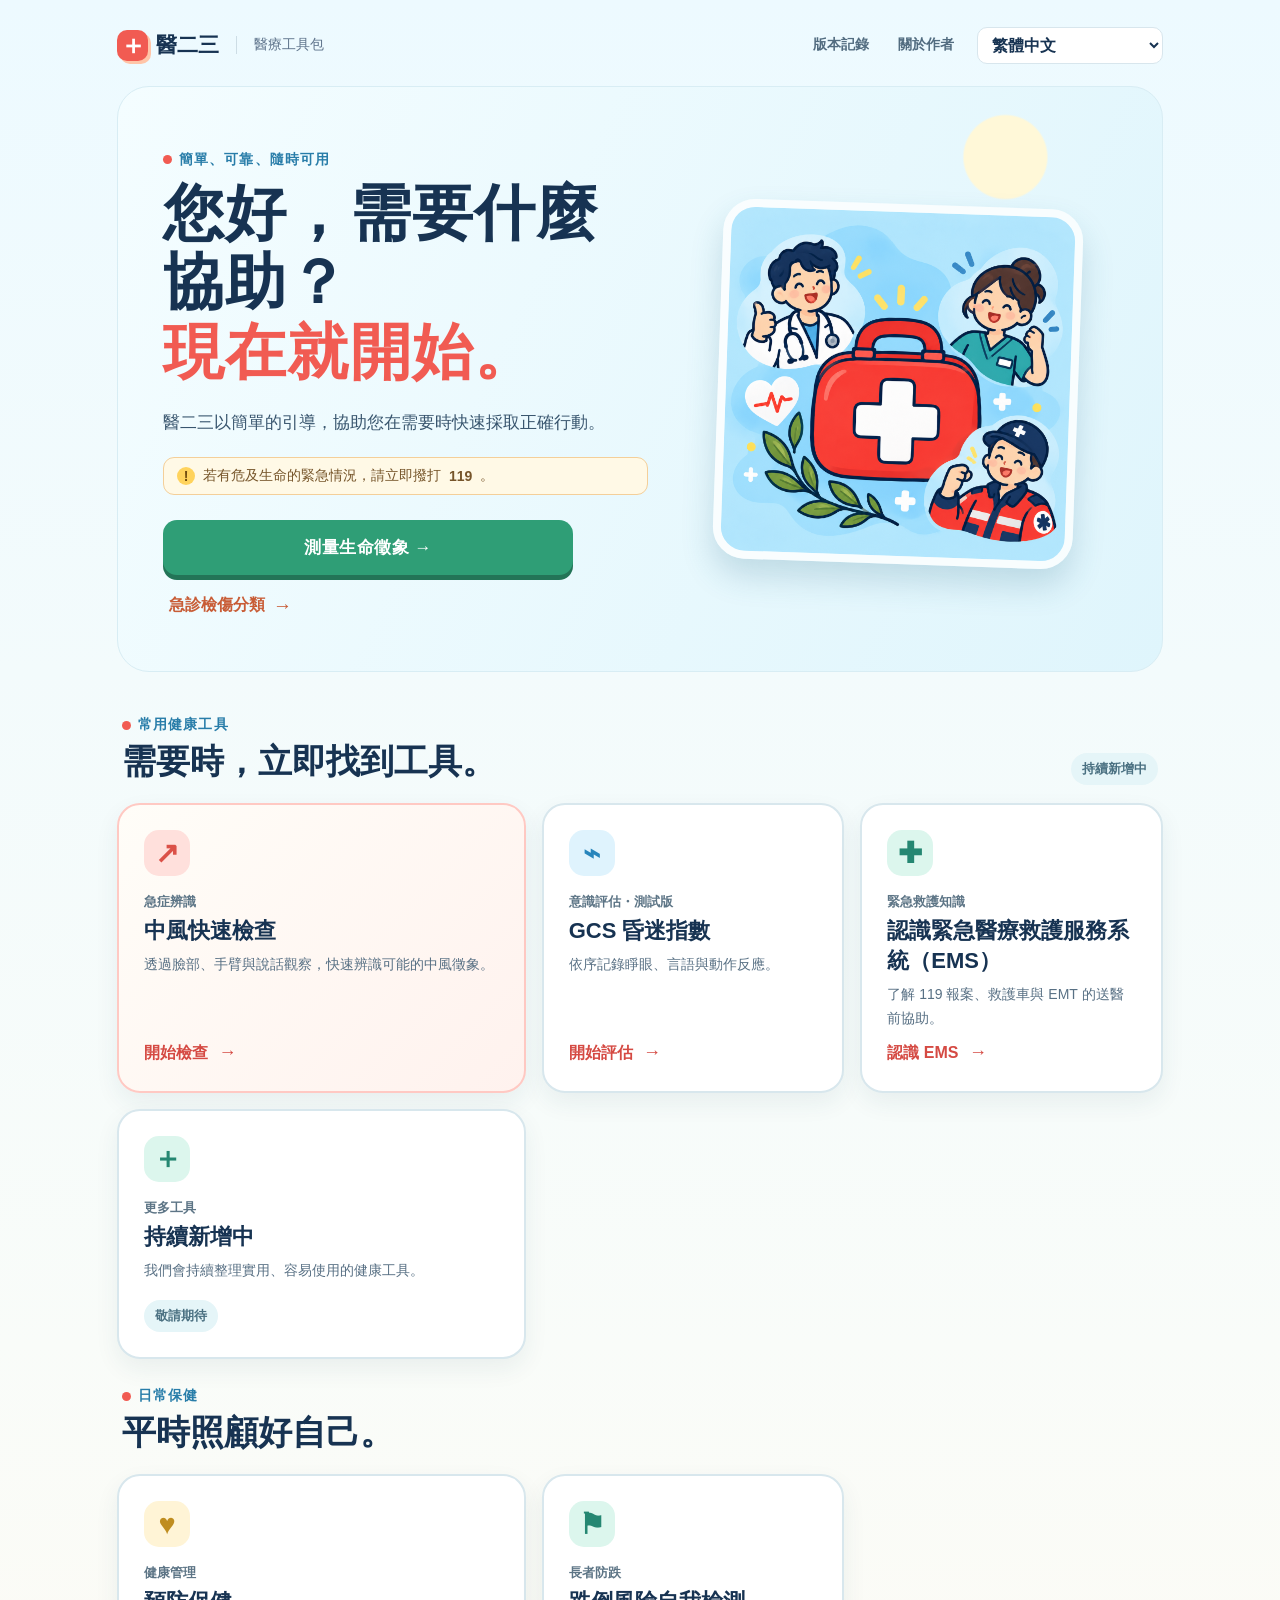
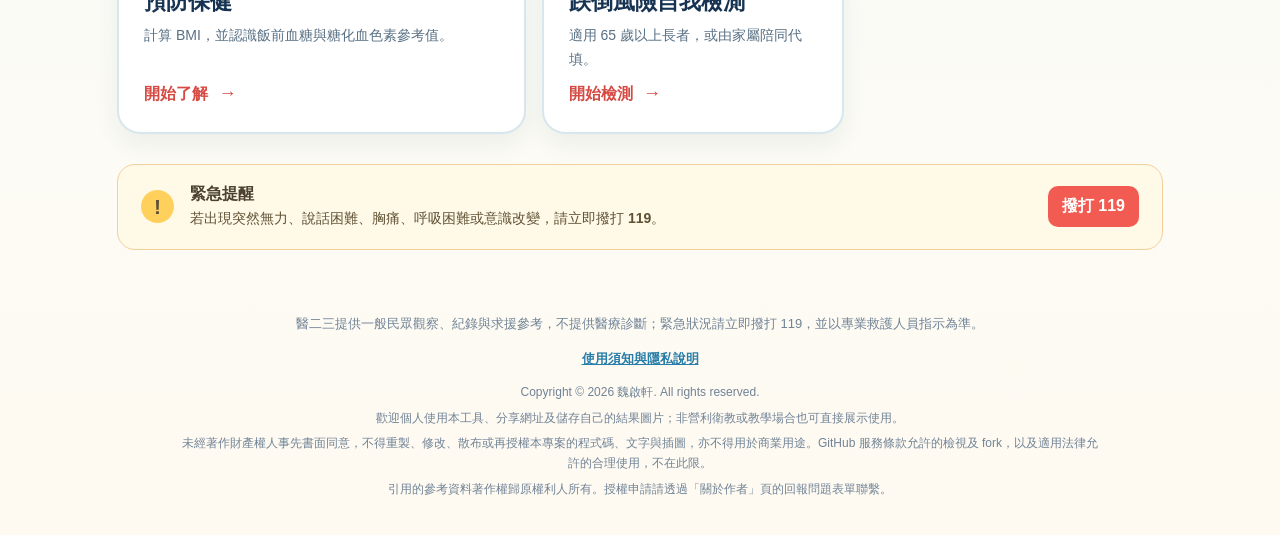
==== commit 9a3925c7: "add: fall area" ====
--- a/index.html
+++ b/index.html
@@ -9,7 +9,7 @@
     <link rel="icon" href="icon.png" />
     <link rel="apple-touch-icon" href="icon.png" />
     <title>醫二三｜緊急工具包</title>
-    <link rel="stylesheet" href="style.css?v=10" />
+    <link rel="stylesheet" href="style.css?v=12" />
     <style>
       .hero-art { display: grid; place-items: center; }
       .cover-image { display: block; width: min(100%, 360px); border: 8px solid rgba(255,255,255,.75); border-radius: 32px; box-shadow: 0 17px 32px rgba(35,105,137,.2); transform: rotate(2deg); }
@@ -46,6 +46,8 @@
       .reference-table { display: grid; gap: 8px; margin: 16px 0 4px; }.reference-row { display: grid; grid-template-columns: 150px 1fr; gap: 12px; align-items: center; padding: 12px 15px; border: 1px solid #dce8ec; border-left: 6px solid var(--bmi-color); border-radius: 13px; background: #fff; transition: .15s; }.reference-row b { color: var(--bmi-color); font-size: 17px; }.reference-row span { color: #526b7d; font-size: 14px; line-height: 1.55; }.reference-row.is-match { background: #fffbea; box-shadow: 0 0 0 2px var(--bmi-color); }
       @media (max-width: 500px) { .reference-row { grid-template-columns: 1fr; gap: 3px; } }
       @media (max-width: 500px) { .bmi-form { grid-template-columns: 1fr; }.bmi-result { padding: 18px; }.bmi-value { font-size: 34px; } }
+      .fall-header { border-color: #cce9de; background: linear-gradient(135deg, #edfbf4, #fffdf8); }.fall-mode { display: flex; gap: 11px; margin: 6px 0 4px; }.fall-mode .choice, .fall-answer .choice { min-height: 52px; }.fall-mode .choice[aria-pressed="true"], .fall-answer .choice[aria-pressed="true"] { border-color: #2f9e76; background: #edfbf4; color: #1f7357; }.fall-proxy { display: flex; align-items: center; gap: 10px; min-height: 48px; margin-top: 8px; padding: 10px 13px; border-radius: 12px; background: #f4fafb; color: #38566c; font-weight: 800; line-height: 1.5; cursor: pointer; }.fall-proxy input { flex: 0 0 auto; width: 22px; height: 22px; accent-color: #2f9e76; }.fall-start { display: block; width: min(100%, 330px); margin-top: 20px; background: #2f9e76; box-shadow: 0 5px 0 #237457; }
+      .ems-detail .fall-question { margin: 6px 0 8px; font-size: clamp(22px, 5vw, 27px); line-height: 1.45; }.ems-detail .fall-why { margin: 0 0 18px; color: #6b8190; font-size: 15px; }.fall-answer.choice-buttons { flex-direction: row; }.fall-answer .choice { font-size: 20px; }.fall-result p { margin: 10px 0 0; color: #526b7d; line-height: 1.7; }.fall-result h4 { margin: 20px 0 0; color: #294b63; font-size: 17px; }.fall-result a { color: #287da9; font-weight: 800; }.fall-result-actions { display: flex; flex-wrap: wrap; gap: 12px; margin-top: 20px; }.fall-result-actions .primary-button { padding: 13px 18px; font-size: 16px; }.fall-result .png-save-button { margin: 17px 0 4px; }.fall-area .ems-back-button { min-height: 44px; }
       @media (max-width: 800px) { .ems-menu-grid, .ems-info-grid { grid-template-columns: 1fr; }.ems-menu-card { min-height: 0; }.ems-flow { grid-template-columns: repeat(2, minmax(0, 1fr)); } }
       @media (max-width: 500px) { .ems-header { padding: 23px 19px; }.ems-detail { padding: 18px; }.ems-alert { flex-wrap: wrap; }.ems-alert a { margin-left: 0; }.ems-flow { grid-template-columns: 1fr; } }
       @media (max-width: 800px) { .tool-grid { grid-template-columns: 1fr; }.home-card { min-height: 190px; }.emergency-note { align-items: flex-start; }.emergency-note a { display: none; } }
@@ -105,6 +107,9 @@
           <article class="home-card future-card">
             <div class="card-icon gold-icon">♥</div><div><span class="card-tag">健康管理</span><h3>預防保健</h3><p>計算 BMI，並認識飯前血糖與糖化血色素參考值。</p></div><button class="card-link" id="preventionStartButton" type="button">開始了解 <span>→</span></button>
           </article>
+          <article class="home-card future-card">
+            <div class="card-icon mint-icon">⚑</div><div><span class="card-tag">長者防跌</span><h3>跌倒風險自我檢測</h3><p>適用 65 歲以上長者，或由家屬陪同代填。</p></div><button class="card-link" id="fallStartButton" type="button">開始檢測 <span>→</span></button>
+          </article>
         </div>
       </section>
 
@@ -224,6 +229,35 @@
         </article>
       </section>
 
+      <section class="ems-area fall-area" id="fallArea" hidden aria-labelledby="fallTitle" data-no-translate>
+        <header class="ems-header fall-header">
+          <p class="eyebrow">日常保健</p>
+          <h2 id="fallTitle">跌倒風險自我檢測</h2>
+          <p>依美國 CDC「STEADI」長者跌倒風險自我檢測設計，每題回答「是」或「否」即可。適用 65 歲以上長者，也可以由家屬或照顧者陪同代填。結果只能提醒風險，不能取代醫療人員的評估。</p>
+        </header>
+        <article class="ems-detail" id="fallSetup" aria-labelledby="fallSetupTitle">
+          <h3 id="fallSetupTitle">選擇檢測方式</h3>
+          <div class="fall-mode" role="group" aria-label="檢測版本">
+            <button class="choice" id="fallFullButton" type="button" aria-pressed="true">完整版 12 題</button>
+            <button class="choice" id="fallQuickButton" type="button" aria-pressed="false">快速版 3 題</button>
+          </div>
+          <p id="fallModeHint">完整版依各題配分加總，也能看出哪些方面需要多留意。</p>
+          <label class="fall-proxy"><input id="fallProxy" type="checkbox" />代填模式：由家屬或照顧者代為填寫</label>
+          <button class="primary-button fall-start" id="fallBeginButton" type="button">開始檢測 <span>→</span></button>
+        </article>
+        <article class="ems-detail" id="fallQuiz" hidden aria-labelledby="fallQuestion">
+          <button class="ems-back-button" id="fallPrevButton" type="button">← 上一題</button>
+          <div class="progress-wrap"><div class="progress-meta"><span id="fallProgressText">第 1／12 題</span><span id="fallModeLabel">完整版</span></div><div class="progress-track"><i id="fallProgressBar"></i></div></div>
+          <h3 class="fall-question" id="fallQuestion" aria-live="polite"></h3>
+          <p class="fall-why" id="fallWhy"></p>
+          <div class="choice-buttons fall-answer"><button class="choice" id="fallYesButton" type="button" aria-pressed="false">是</button><button class="choice" id="fallNoButton" type="button" aria-pressed="false">否</button></div>
+        </article>
+        <section class="bmi-result fall-result" id="fallResult" hidden aria-live="polite"></section>
+        <aside class="ems-alert"><div><strong>已經跌倒時</strong><br />若已經跌倒，且出現撞到頭、意識改變、無法自行起身、疑似骨折，或服用抗凝血劑者撞到頭，請立即撥打 119。</div><a href="tel:119">撥打 119</a></aside>
+        <div class="ems-note">本檢測只需回答問題，不需要做任何動作測試。您的回答只在您的裝置上計算，不會上傳。</div>
+        <p class="ems-source">內容參考：<a href="https://www.cdc.gov/steadi/pdf/STEADI-Brochure-StayIndependent-508.pdf" target="_blank" rel="noopener noreferrer">美國 CDC・STEADI Stay Independent 小冊子（Check Your Risk for Falling）</a>，題目依 CDC 原文自行翻譯；量表出自 Rubenstein 等人（J Safety Res, 2011;42(6):493-499）。快速版與「曾跌倒即視為風險較高」依 STEADI 三個關鍵問題。<a href="https://www.hpa.gov.tw/Pages/Detail.aspx?nodeid=4625&amp;pid=19774" target="_blank" rel="noopener noreferrer">衛生福利部國民健康署・「防跌三步」守護長者安全</a>、<a href="https://www.hpa.gov.tw/Pages/List.aspx?nodeid=4624" target="_blank" rel="noopener noreferrer">衛生福利部國民健康署・長者防跌專區</a>。</p>
+      </section>
+
       <section class="ems-area" id="emsArea" hidden aria-labelledby="emsTitle" data-no-translate>
         <div id="emsHub">
           <header class="ems-header">
@@ -320,11 +354,11 @@
         <h2 id="versionTitle">版本記錄</h2>
         <p>醫二三的功能更新與上架紀錄。</p>
         <div class="version-list">
+          <section class="version-day"><h3>2026-11-04</h3><ul><li>修正：簡體中文及英文選項暫時關閉，標示為準備中</li><li>新增：預防保健（BMI 計算）</li><li>新增：飯前血糖及糖化血色素參考值</li><li>新增：跌倒風險自我檢測</li></ul></section>
+          <section class="version-day"><h3>2026-11-03</h3><ul><li>新增：認識緊急醫療救護服務系統（EMS）</li><li>新增：使用須知與隱私說明</li><li>修正：免責聲明與著作權聲明</li></ul></section>
+          <section class="version-day"><h3>2026-11-01</h3><ul><li>新增：簡體中文版本</li><li>新增：英語版本</li></ul></section>
+          <section class="version-day"><h3>2026-10-30</h3><ul><li>新增：贊助連結</li><li>新增：版本記錄頁面</li><li>修正：版本記錄頁捲動</li><li>修正：整合各年齡層生命徵象參考值</li><li>新增：儲存結果圖片按鈕</li></ul></section>
           <section class="version-day"><h3>2026-10-29</h3><ul><li>初始專案上架</li><li>新增：GCS 昏迷指數</li><li>新增：檢傷分類資訊卡</li><li>新增：生命徵象測量</li></ul></section>
-          <section class="version-day"><h3>2026-10-30</h3><ul><li>新增：贊助連結</li><li>新增：版本記錄頁面</li><li>修正：版本記錄頁捲動</li><li>修正：整合各年齡層生命徵象參考值</li><li>新增：儲存結果圖片按鈕</li></ul></section>
-          <section class="version-day"><h3>2026-11-01</h3><ul><li>新增：簡體中文版本</li><li>新增：英語版本</li></ul></section>
-          <section class="version-day"><h3>2026-11-03</h3><ul><li>新增：認識緊急醫療救護服務系統（EMS）</li><li>新增：使用須知與隱私說明</li><li>修正：免責聲明與著作權聲明</li></ul></section>
-          <section class="version-day"><h3>2026-11-04</h3><ul><li>修正：簡體中文及英文選項暫時關閉，標示為準備中</li><li>新增：預防保健（BMI 計算）</li><li>新增：飯前血糖及糖化血色素參考值</li></ul></section>
         </div>
       </article>
     </section>
@@ -355,7 +389,7 @@
         <p>引用的參考資料著作權歸原權利人所有。授權申請請透過「關於作者」頁的回報問題表單聯繫。</p>
       </div>
     </footer>
-    <script src="i18n.js?v=10"></script>
-    <script src="app.js?v=10"></script>
+    <script src="i18n.js?v=12"></script>
+    <script src="app.js?v=12"></script>
   </body>
 </html>
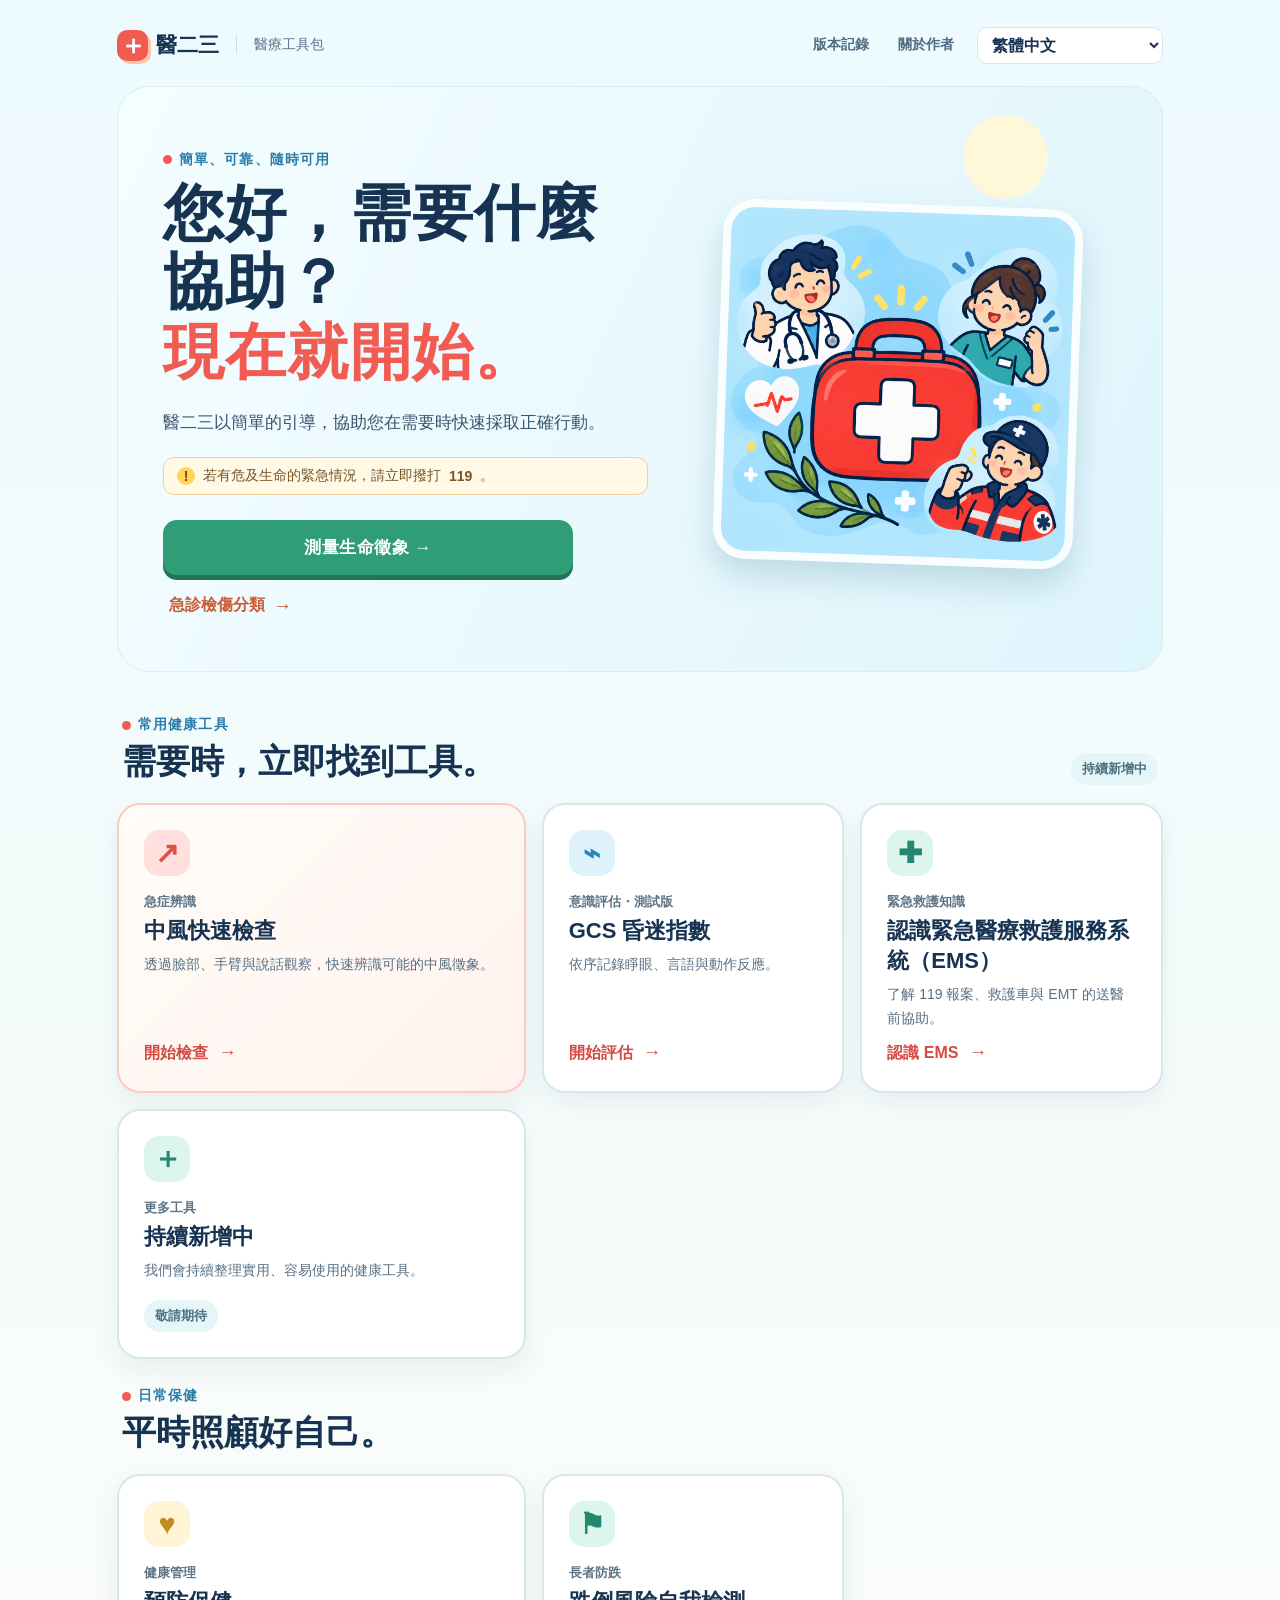
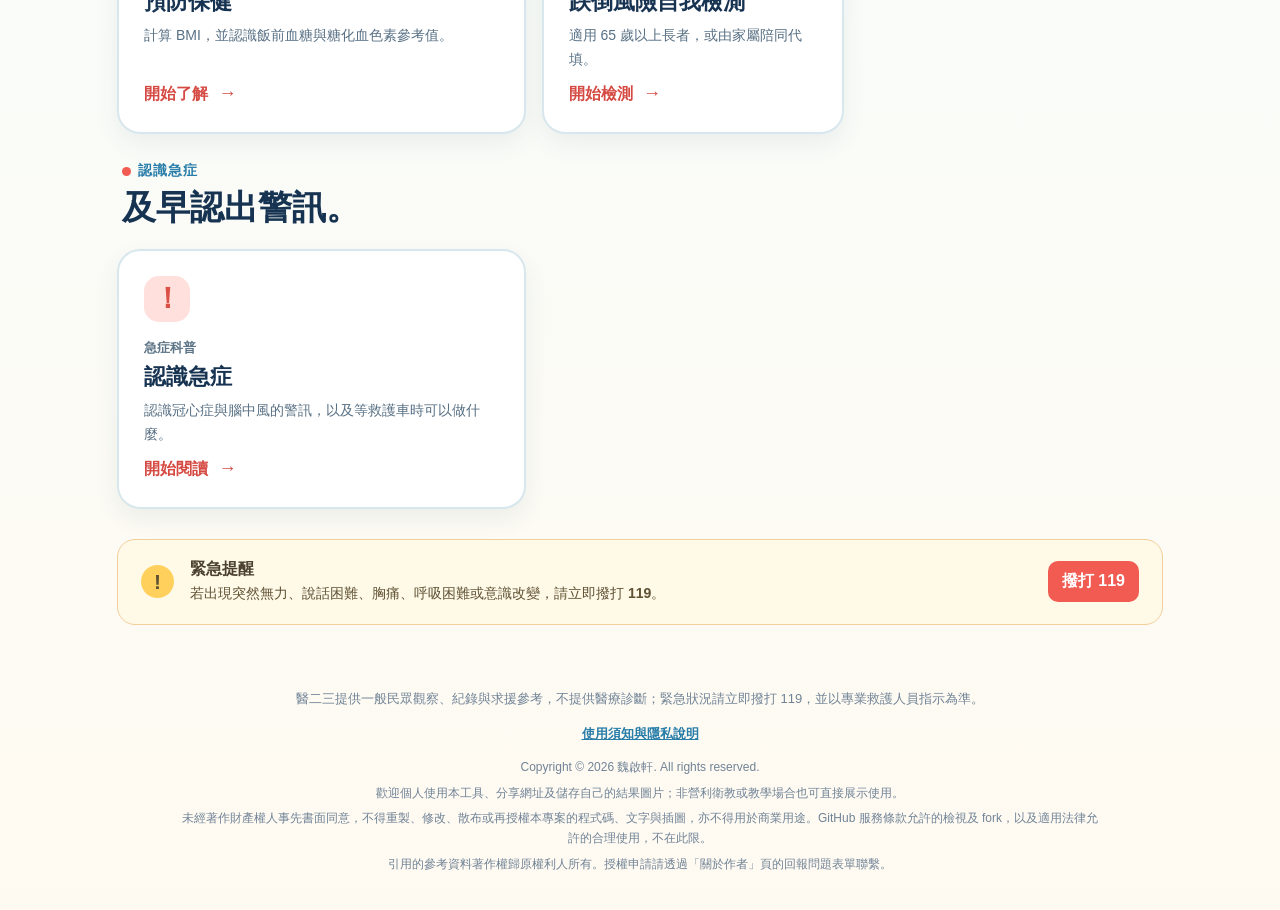
==== commit 18d85b72: "add:acute illness" ====
--- a/index.html
+++ b/index.html
@@ -1,395 +1,513 @@
-<!doctype html>
-<html lang="zh-Hant">
-  <head>
-    <meta charset="UTF-8" />
-    <meta name="viewport" content="width=device-width, initial-scale=1.0" />
-    <meta name="theme-color" content="#f15b52" />
-    <meta name="description" content="醫二三：簡單、可靠、隨時可用的醫療工具包" />
-    <link rel="manifest" href="manifest.webmanifest" />
-    <link rel="icon" href="icon.png" />
-    <link rel="apple-touch-icon" href="icon.png" />
-    <title>醫二三｜緊急工具包</title>
-    <link rel="stylesheet" href="style.css?v=12" />
-    <style>
-      .hero-art { display: grid; place-items: center; }
-      .cover-image { display: block; width: min(100%, 360px); border: 8px solid rgba(255,255,255,.75); border-radius: 32px; box-shadow: 0 17px 32px rgba(35,105,137,.2); transform: rotate(2deg); }
-      .tool-home { margin: 44px 0 28px; }
-      .section-heading { display: flex; align-items: end; justify-content: space-between; gap: 16px; margin: 0 5px 18px; }
-      .section-heading .eyebrow { margin-bottom: 5px; }
-      .section-heading h2 { margin: 0; font-size: clamp(25px, 3vw, 34px); }
-      .section-note, .coming-soon { padding: 7px 11px; border-radius: 999px; background: #e5f5f8; color: #4b7182; font-size: 13px; font-weight: 800; white-space: nowrap; }
-      .tool-grid { display: grid; grid-template-columns: 1.35fr 1fr 1fr; gap: 16px; }
-      .home-card { position: relative; display: flex; flex-direction: column; min-height: 250px; padding: 25px; border: 2px solid #d8e7ed; border-radius: 23px; background: #fffdf8; box-shadow: 0 10px 25px rgba(25,66,91,.07); overflow: hidden; }
-      .feature-card { border-color: #ffc9c3; background: linear-gradient(135deg, #fffdf8 0%, #fff2ee 100%); }
-      .future-card { background: #fff; }
-      .card-icon { display: grid; place-items: center; width: 46px; height: 46px; border-radius: 15px; font-size: 29px; font-weight: 900; }
-      .coral-icon { background: #ffe0dc; color: #db5148; }.blue-icon { background: #dff3fd; color: #2785bc; }.mint-icon { background: #dcf6ed; color: #258772; }
-      .card-tag { display: inline-block; margin-top: 17px; color: #5d7586; font-size: 13px; font-weight: 800; }.home-card h3 { margin: 5px 0 7px; font-size: 22px; }.home-card p { margin: 0; color: #587084; font-size: 14px; line-height: 1.7; }
-      .card-link { align-self: flex-start; margin-top: auto; padding: 11px 0 2px; border: 0; background: transparent; color: #d54a43; font: inherit; font-weight: 900; cursor: pointer; }.card-link span { margin-left: 6px; font-size: 18px; }.home-card .coming-soon { align-self: flex-start; margin-top: auto; }
-      .emergency-note { display: flex; align-items: center; gap: 16px; margin: 30px 0 0; padding: 19px 23px; border: 1px solid #f3cf9b; border-radius: 18px; background: #fff9e7; color: #5f5134; }.emergency-icon { display: grid; flex: 0 0 auto; place-items: center; width: 33px; height: 33px; border-radius: 50%; background: #ffd15c; font-size: 21px; font-weight: 900; }.emergency-note strong { color: #4b412e; }.emergency-note p { margin: 3px 0 0; font-size: 14px; line-height: 1.55; }.emergency-note a { margin-left: auto; padding: 10px 14px; border-radius: 10px; background: #f15b52; color: #fff; font-weight: 900; text-decoration: none; white-space: nowrap; }
-      .bio-button { margin-left: auto; border: 0; background: transparent; color: #526c80; font: inherit; font-size: 14px; font-weight: 800; cursor: pointer; }.bio-button:hover { color: #d54a43; }.bio-page { position: fixed; z-index: 20; inset: 0; display: grid; place-items: center; padding: 22px; background: rgba(23,51,82,.45); backdrop-filter: blur(5px); }.bio-panel { position: relative; width: min(100%, 520px); padding: 40px; border: 2px solid #d9eaf0; border-radius: 27px; background: #fffdf8; box-shadow: 0 26px 60px rgba(17,49,72,.25); }.bio-close { position: absolute; top: 16px; right: 16px; display: grid; place-items: center; width: 38px; height: 38px; border: 0; border-radius: 50%; background: #eef6f8; color: #38566c; font-size: 25px; cursor: pointer; }.bio-illustration { display: grid; place-items: center; width: 65px; height: 65px; margin-bottom: 18px; border-radius: 21px; background: #e8f7fb; color: #2785bc; font-size: 34px; }.bio-panel h2 { margin: 0 0 8px; font-size: 30px; }.bio-panel > p { margin: 0 0 23px; color: #607588; line-height: 1.7; }.bio-links { display: grid; gap: 12px; }.bio-link { display: flex; align-items: center; gap: 13px; padding: 15px; border: 1px solid #dbe7ec; border-radius: 15px; color: #294b63; text-decoration: none; transition: .15s; }.bio-link:hover { transform: translateY(-2px); border-color: #f2b0a7; box-shadow: 0 8px 16px rgba(25,66,91,.09); }.bio-link-icon { display: grid; place-items: center; width: 37px; height: 37px; border-radius: 11px; background: #fff0ed; color: #db5148; font-weight: 900; }.bio-link strong { display: block; font-size: 15px; }.bio-link small { color: #708396; }.external-mark { margin-left: auto; color: #d54a43; font-size: 18px; }
-      .bio-page[hidden] { display: none; }
-      .bio-button { margin-left: 0; }.version-button { margin-left: auto; }#versionPage .bio-panel { display: flex; flex-direction: column; max-height: calc(100dvh - 44px); overflow: hidden; }#versionPage .version-list { display: grid; min-height: 0; gap: 13px; padding-right: 5px; overflow-y: auto; overscroll-behavior: contain; scrollbar-gutter: stable; }.version-day { padding: 16px 18px; border: 1px solid #dbe8ec; border-left: 5px solid #2e91c9; border-radius: 14px; background: #f9fcfc; }.version-day h3 { margin: 0 0 8px; color: #294b63; font-size: 17px; }.version-day ul { display: grid; gap: 5px; margin: 0; padding-left: 22px; color: #526c80; font-size: 15px; line-height: 1.5; }
-      .language-notice { margin: 10px 0 0; padding: 9px 12px; border-radius: 10px; background: #fff6e8; color: #77582c; font-size: 13px; line-height: 1.5; }
-      .language-select { margin-left: 0; min-width: 138px; padding: 8px 10px; white-space: nowrap; }
-      .png-save-button { display: block; width: min(100%, 340px); margin: 17px auto 4px; background: #2e91c9; box-shadow: 0 5px 0 #2379a8; }.png-save-button:hover { box-shadow: 0 7px 0 #2379a8; }.png-save-button:disabled { cursor: wait; opacity: .8; }
-      .gcs-intro { display: flex; gap: 13px; margin: 14px 0 21px; padding: 13px 15px; border-radius: 13px; background: #edf7ff; color: #345a72; font-size: 14px; line-height: 1.65; }.gcs-intro strong { color: #1f6d9d; }.gcs-key { display: grid; flex: 0 0 auto; place-items: center; width: 29px; height: 29px; border-radius: 9px; background: #2e91c9; color: #fff; font-weight: 900; }.gcs-choices { display: grid; gap: 9px; }.gcs-choice { display: flex; align-items: center; gap: 12px; width: 100%; padding: 12px 14px; border: 2px solid #d3e3ea; border-radius: 13px; background: #fff; color: #24445b; font: inherit; text-align: left; cursor: pointer; transition: .15s; }.gcs-choice:hover { border-color: #2e91c9; background: #f2fbff; }.gcs-score { display: grid; place-items: center; flex: 0 0 auto; width: 31px; height: 31px; border-radius: 10px; background: #e6f5fc; color: #1d7baa; font-weight: 900; }.gcs-choice span:last-child { font-size: 14px; line-height: 1.45; }.gcs-choice.nt .gcs-score { background: #f3edf7; color: #775982; }.gcs-summary-grid { display: grid; grid-template-columns: repeat(3, 1fr); gap: 10px; max-width: 510px; margin: 22px auto; }.gcs-summary-item { padding: 13px 8px; border-radius: 13px; background: #edf7ff; color: #286e97; font-weight: 900; }.gcs-summary-item small { display: block; margin-top: 3px; color: #5e7889; font-size: 12px; font-weight: 700; }.gcs-time { margin: 17px 0 0; color: #6b8190; font-size: 13px; }
-      .triage-area { max-width: 910px; margin: 35px auto 52px; }.triage-header { padding: 34px; border-radius: 26px; background: linear-gradient(135deg, #fff2ec, #fffbea); border: 2px solid #f6d7bf; }.triage-header h2 { margin: 7px 0 8px; font-size: clamp(29px, 4vw, 42px); }.triage-header p { max-width: 670px; margin: 0; color: #516a7a; line-height: 1.75; }.triage-disclaimer { display: flex; gap: 11px; margin-top: 19px; padding: 12px 14px; border-radius: 13px; background: rgba(255,255,255,.75); color: #72563c; font-size: 14px; line-height: 1.6; }.triage-disclaimer b { color: #d54a43; }.triage-levels { display: grid; gap: 13px; margin-top: 25px; }.triage-level { display: grid; grid-template-columns: 70px 170px 1fr; gap: 18px; align-items: start; padding: 20px; border: 1px solid #dce7ec; border-left: 8px solid var(--triage-color); border-radius: 18px; background: #fff; }.triage-number { display: grid; place-items: center; width: 51px; height: 51px; border-radius: 16px; background: var(--triage-tint); color: var(--triage-color); font-weight: 900; font-size: 22px; }.triage-level h3 { margin: 0 0 5px; font-size: 19px; }.triage-wait { margin: 0; color: var(--triage-color); font-size: 13px; font-weight: 900; }.triage-examples { margin: 0; padding-left: 20px; color: #526b7d; font-size: 14px; line-height: 1.7; }.triage-l1 { --triage-color: #d94c49; --triage-tint: #ffe6e3; }.triage-l2 { --triage-color: #e77b36; --triage-tint: #fff0e1; }.triage-l3 { --triage-color: #bf8d20; --triage-tint: #fff8dc; }.triage-l4 { --triage-color: #2787b8; --triage-tint: #e8f6fd; }.triage-l5 { --triage-color: #39896b; --triage-tint: #e7f6ef; }.triage-info-grid { display: grid; grid-template-columns: 1fr 1fr; gap: 18px; margin-top: 25px; }.triage-info-card { padding: 25px; border: 1px solid #dce8ec; border-radius: 20px; background: #fffdf8; }.triage-info-card h3 { margin: 0 0 8px; font-size: 22px; }.triage-info-card > p { margin: 0 0 16px; color: #5b7180; line-height: 1.65; }.handoff-checklist { display: grid; gap: 9px; }.handoff-checklist label { display: flex; align-items: center; gap: 10px; padding: 10px 12px; border-radius: 10px; background: #f4fafb; color: #38566c; font-size: 14px; }.handoff-checklist input { width: 18px; height: 18px; accent-color: #2e91c9; }.wait-list { margin: 0; padding-left: 20px; color: #526b7d; line-height: 1.8; font-size: 14px; }.triage-source { margin: 24px 3px 0; color: #6a7f8e; font-size: 13px; line-height: 1.6; }.triage-source a { color: #287da9; font-weight: 800; }.triage-emergency { display: flex; align-items: center; gap: 14px; margin-top: 20px; padding: 18px 20px; border-radius: 17px; background: #fff0ed; border: 1px solid #ffc8c0; }.triage-emergency strong { color: #b9423e; }.triage-emergency p { margin: 3px 0 0; color: #6c524b; font-size: 14px; line-height: 1.55; }.triage-emergency a { margin-left: auto; padding: 11px 15px; border-radius: 11px; background: #f15b52; color: #fff; font-weight: 900; text-decoration: none; white-space: nowrap; }
-      .vitals-button { display: block; width: 100%; max-width: 410px; margin-top: 25px; background: #2f9e76; box-shadow: 0 5px 0 #237457; }.vitals-button:hover { box-shadow: 0 7px 0 #237457; }.vitals-button:active { box-shadow: 0 2px 0 #237457; }.triage-entry { display: inline-flex; align-items: center; gap: 8px; margin-top: 19px; border: 0; background: transparent; color: #c85c36; font: inherit; font-weight: 900; cursor: pointer; }.triage-entry span { font-size: 19px; }.vitals-area { max-width: 910px; margin: 35px auto 52px; }.vitals-header { padding: 33px; border: 2px solid #cce9de; border-radius: 26px; background: linear-gradient(135deg, #edfbf4, #f9fff8); }.vitals-header h2 { margin: 7px 0 8px; font-size: clamp(29px, 4vw, 42px); }.vitals-header p { max-width: 690px; margin: 0; color: #4d6a64; line-height: 1.75; }.vitals-disclaimer { margin-top: 17px; padding: 11px 14px; border-radius: 12px; background: rgba(255,255,255,.78); color: #5d6d4d; font-size: 14px; line-height: 1.6; }.vitals-form { display: grid; grid-template-columns: repeat(2, 1fr); gap: 17px; margin-top: 23px; }.vitals-field { padding: 19px; border: 1px solid #d8e8e1; border-radius: 18px; background: #fff; }.vitals-field h3 { margin: 0 0 5px; font-size: 19px; }.vitals-field p { min-height: 38px; margin: 0 0 13px; color: #6a7e82; font-size: 13px; line-height: 1.5; }.vitals-field label { display: block; margin-bottom: 7px; color: #3f6560; font-size: 13px; font-weight: 800; }.vitals-field input, .vitals-field select, .vitals-note { width: 100%; border: 1px solid #c9ded6; border-radius: 10px; padding: 11px 12px; background: #fbfffd; color: #294a44; font: inherit; }.bp-inputs { display: grid; grid-template-columns: 1fr 1fr; gap: 9px; }.vitals-note-wrap { grid-column: 1 / -1; }.vitals-note { min-height: 78px; resize: vertical; }.vitals-submit { width: min(100%, 330px); margin-top: 20px; background: #2f9e76; box-shadow: 0 5px 0 #237457; }.vitals-results { margin-top: 26px; }.vitals-results h3 { margin: 0 0 14px; font-size: 25px; }.vital-cards { display: grid; grid-template-columns: repeat(4, 1fr); gap: 13px; }.vital-card { padding: 18px; border: 1px solid #d9e7e3; border-top: 7px solid var(--vital-color); border-radius: 17px; background: #fff; }.vital-card h4 { margin: 0; color: #47665f; font-size: 15px; }.vital-value { margin: 13px 0 4px; color: var(--vital-color); font-size: 28px; font-weight: 900; }.vital-card p { margin: 0; color: #61767a; font-size: 13px; line-height: 1.55; }.vital-temp { --vital-color: #e56a55; }.vital-pulse { --vital-color: #e58443; }.vital-resp { --vital-color: #2e91c9; }.vital-bp { --vital-color: #8061a8; }.vitals-summary { margin-top: 18px; padding: 20px; border-radius: 18px; background: #f3faf7; color: #355d53; }.vitals-summary h4 { margin: 0 0 8px; font-size: 18px; }.vitals-summary p { margin: 0; line-height: 1.7; }.vitals-time { margin-top: 9px!important; color: #6b817b!important; font-size: 13px; }.vitals-callout { display: flex; gap: 12px; align-items: flex-start; margin-top: 19px; padding: 17px; border: 1px solid #ffd0c8; border-radius: 16px; background: #fff2ef; }.vitals-callout strong { color: #b8443e; }.vitals-callout p { margin: 3px 0 0; color: #72554f; font-size: 14px; line-height: 1.55; }.vitals-source { margin: 18px 3px 0; color: #6b817b; font-size: 13px; line-height: 1.6; }.vitals-source a { color: #287da9; font-weight: 800; }
-      .ems-area { max-width: 910px; margin: 35px auto 52px; }.ems-header { padding: 30px; border: 2px solid #d5e8ef; border-radius: 25px; background: linear-gradient(135deg, #eff9fc, #fffdf8); }.ems-header h2 { margin: 7px 0 8px; font-size: clamp(28px, 4vw, 39px); }.ems-header p { max-width: 720px; margin: 0; color: #526d7f; line-height: 1.75; }.ems-alert { display: flex; align-items: flex-start; gap: 13px; margin-top: 17px; padding: 16px 18px; border: 1px solid #ffc8c0; border-radius: 16px; background: #fff0ed; color: #704f4c; line-height: 1.65; }.ems-alert strong { color: #b9423e; }.ems-alert a { flex: 0 0 auto; margin-left: auto; padding: 10px 13px; border-radius: 10px; background: #f15b52; color: #fff; font-weight: 900; text-decoration: none; white-space: nowrap; }.ems-menu-heading { margin: 27px 0 13px; color: #294b63; font-size: 21px; }.ems-menu-grid, .ems-info-grid { display: grid; grid-template-columns: repeat(3, minmax(0, 1fr)); gap: 14px; }.ems-menu-card { display: flex; flex-direction: column; align-items: flex-start; min-height: 190px; padding: 20px; border: 1px solid #d9e7ec; border-radius: 18px; background: #fff; color: #294b63; font: inherit; text-align: left; cursor: pointer; transition: .15s; }.ems-menu-card:hover { transform: translateY(-2px); border-color: #7bb8cf; box-shadow: 0 8px 18px rgba(25,66,91,.09); }.ems-menu-icon { display: grid; place-items: center; width: 42px; height: 42px; margin-bottom: 13px; border-radius: 13px; background: #e8f5f8; color: #287da9; font-size: 22px; font-weight: 900; }.ems-menu-card h3 { margin: 0 0 7px; font-size: 18px; }.ems-menu-card p { margin: 0; color: #607588; font-size: 14px; line-height: 1.55; }.ems-detail { margin-top: 20px; padding: 24px; border: 1px solid #d9e7ec; border-radius: 21px; background: #fff; }.ems-detail[hidden] { display: none; }.ems-back-button { margin: 0 0 18px; padding: 9px 12px; border: 1px solid #d5e6eb; border-radius: 10px; background: #f5fafb; color: #365b70; font: inherit; font-size: 14px; font-weight: 800; cursor: pointer; }.ems-detail h3 { margin: 0 0 10px; color: #294b63; font-size: 22px; }.ems-detail p { color: #586f80; line-height: 1.7; }.ems-flow { display: grid; grid-template-columns: repeat(4, minmax(0, 1fr)); gap: 11px; margin: 19px 0; }.ems-flow-step { padding: 15px; border: 1px solid #dce9ed; border-radius: 15px; background: #f8fcfc; }.ems-flow-step b { display: block; margin-bottom: 7px; color: #287da9; }.ems-flow-step p { margin: 0; font-size: 14px; }.ems-info-grid { grid-template-columns: repeat(3, minmax(0, 1fr)); margin: 17px 0; }.ems-info-card { padding: 17px; border: 1px solid #dce8ec; border-radius: 16px; background: #fbfdfd; }.ems-info-card h4 { margin: 0 0 7px; color: #365b70; font-size: 17px; }.ems-info-card p { margin: 0; font-size: 14px; }.ems-list { display: grid; gap: 9px; margin: 12px 0 0; padding-left: 22px; color: #526b7d; line-height: 1.7; }.ems-note { margin-top: 16px; padding: 13px 15px; border-radius: 13px; background: #eef7fa; color: #466577; font-size: 14px; line-height: 1.65; }.ems-source { margin: 17px 0 0; color: #718391; font-size: 12px; line-height: 1.6; }.ems-source a { color: #287da9; font-weight: 800; }
-      .copyright-notice { max-width: 920px; margin: 8px auto 0; font-size: 12px; line-height: 1.65; }.copyright-notice p { margin: 0; }.copyright-notice p + p { margin-top: 6px; }
-      .terms-link { padding: 0; border: 0; background: transparent; color: #287da9; font: inherit; font-weight: 800; text-decoration: underline; cursor: pointer; }button.bio-link { width: 100%; background: transparent; font: inherit; text-align: left; cursor: pointer; }.result-caveat { font-size: 14px; }
-      #termsPage .bio-panel { display: flex; flex-direction: column; width: min(100%, 640px); max-height: calc(100dvh - 44px); overflow: hidden; }#termsPage .terms-list { display: grid; min-height: 0; gap: 13px; padding-right: 5px; overflow-y: auto; overscroll-behavior: contain; scrollbar-gutter: stable; }.terms-section { padding: 16px 18px; border: 1px solid #dbe8ec; border-left: 5px solid #f15b52; border-radius: 14px; background: #f9fcfc; }.terms-section h3 { margin: 0 0 8px; color: #294b63; font-size: 17px; }.terms-section p { margin: 0; color: #526c80; font-size: 15px; line-height: 1.7; }.terms-section p + p { margin-top: 8px; }.terms-updated { margin: 2px 0 0; color: #708396; font-size: 13px; }
-      .gold-icon { background: #fff4d6; color: #bf8d20; }.care-home { margin-top: 0; }.prevention-header { border-color: #f1e1b4; background: linear-gradient(135deg, #fffaeb, #fffdf8); }.ems-menu-card:disabled { cursor: not-allowed; opacity: .55; }.ems-menu-card:disabled:hover { transform: none; border-color: #d9e7ec; box-shadow: none; }
-      .bmi-form { display: grid; grid-template-columns: repeat(2, minmax(0, 1fr)); gap: 14px; margin-top: 18px; }.bmi-field label { display: block; margin-bottom: 7px; color: #3f6560; font-size: 13px; font-weight: 800; }.bmi-field input, .bmi-field select { width: 100%; border: 1px solid #c9ded6; border-radius: 10px; padding: 11px 12px; background: #fbfffd; color: #294a44; font: inherit; }.bmi-error { grid-column: 1 / -1; margin: 0; padding: 10px 13px; border-radius: 10px; background: #fff0ed; color: #b9423e; font-size: 14px; font-weight: 800; }.bmi-error[hidden] { display: none; }.bmi-submit { grid-column: 1 / -1; width: min(100%, 330px); background: #2f9e76; box-shadow: 0 5px 0 #237457; }
-      .bmi-result { margin-top: 22px; padding: 22px; border: 1px solid #dce8ec; border-top: 7px solid var(--bmi-color); border-radius: 18px; background: #fbfdfd; }.bmi-result[hidden] { display: none; }.level-low { --bmi-color: #2785bc; }.level-ok { --bmi-color: #258772; }.level-watch { --bmi-color: #bf8d20; }.level-high { --bmi-color: #d94c49; }.bmi-result .bmi-value { margin: 0; color: var(--bmi-color); font-size: 40px; font-weight: 900; line-height: 1.1; }.bmi-value small { margin-left: 6px; font-size: 15px; }.bmi-category { display: inline-block; margin: 9px 0 4px; padding: 5px 12px; border-radius: 999px; background: var(--bmi-color); color: #fff; font-weight: 900; }.bmi-result ul { display: grid; gap: 8px; margin: 14px 0 0; padding-left: 21px; color: #526b7d; line-height: 1.7; }
-      .reference-table { display: grid; gap: 8px; margin: 16px 0 4px; }.reference-row { display: grid; grid-template-columns: 150px 1fr; gap: 12px; align-items: center; padding: 12px 15px; border: 1px solid #dce8ec; border-left: 6px solid var(--bmi-color); border-radius: 13px; background: #fff; transition: .15s; }.reference-row b { color: var(--bmi-color); font-size: 17px; }.reference-row span { color: #526b7d; font-size: 14px; line-height: 1.55; }.reference-row.is-match { background: #fffbea; box-shadow: 0 0 0 2px var(--bmi-color); }
-      @media (max-width: 500px) { .reference-row { grid-template-columns: 1fr; gap: 3px; } }
-      @media (max-width: 500px) { .bmi-form { grid-template-columns: 1fr; }.bmi-result { padding: 18px; }.bmi-value { font-size: 34px; } }
-      .fall-header { border-color: #cce9de; background: linear-gradient(135deg, #edfbf4, #fffdf8); }.fall-mode { display: flex; gap: 11px; margin: 6px 0 4px; }.fall-mode .choice, .fall-answer .choice { min-height: 52px; }.fall-mode .choice[aria-pressed="true"], .fall-answer .choice[aria-pressed="true"] { border-color: #2f9e76; background: #edfbf4; color: #1f7357; }.fall-proxy { display: flex; align-items: center; gap: 10px; min-height: 48px; margin-top: 8px; padding: 10px 13px; border-radius: 12px; background: #f4fafb; color: #38566c; font-weight: 800; line-height: 1.5; cursor: pointer; }.fall-proxy input { flex: 0 0 auto; width: 22px; height: 22px; accent-color: #2f9e76; }.fall-start { display: block; width: min(100%, 330px); margin-top: 20px; background: #2f9e76; box-shadow: 0 5px 0 #237457; }
-      .ems-detail .fall-question { margin: 6px 0 8px; font-size: clamp(22px, 5vw, 27px); line-height: 1.45; }.ems-detail .fall-why { margin: 0 0 18px; color: #6b8190; font-size: 15px; }.fall-answer.choice-buttons { flex-direction: row; }.fall-answer .choice { font-size: 20px; }.fall-result p { margin: 10px 0 0; color: #526b7d; line-height: 1.7; }.fall-result h4 { margin: 20px 0 0; color: #294b63; font-size: 17px; }.fall-result a { color: #287da9; font-weight: 800; }.fall-result-actions { display: flex; flex-wrap: wrap; gap: 12px; margin-top: 20px; }.fall-result-actions .primary-button { padding: 13px 18px; font-size: 16px; }.fall-result .png-save-button { margin: 17px 0 4px; }.fall-area .ems-back-button { min-height: 44px; }
-      @media (max-width: 800px) { .ems-menu-grid, .ems-info-grid { grid-template-columns: 1fr; }.ems-menu-card { min-height: 0; }.ems-flow { grid-template-columns: repeat(2, minmax(0, 1fr)); } }
-      @media (max-width: 500px) { .ems-header { padding: 23px 19px; }.ems-detail { padding: 18px; }.ems-alert { flex-wrap: wrap; }.ems-alert a { margin-left: 0; }.ems-flow { grid-template-columns: 1fr; } }
-      @media (max-width: 800px) { .tool-grid { grid-template-columns: 1fr; }.home-card { min-height: 190px; }.emergency-note { align-items: flex-start; }.emergency-note a { display: none; } }
-      @media (max-width: 800px) { .triage-level { grid-template-columns: 58px 1fr; }.triage-examples { grid-column: 2; }.triage-info-grid { grid-template-columns: 1fr; }.vitals-form { grid-template-columns: 1fr; }.vital-cards { grid-template-columns: repeat(2, 1fr); } }
-      @media (max-width: 500px) { .section-heading { align-items: start; }.section-note { display: none; }.tool-home { margin-top: 31px; }.home-card { padding: 21px; }.emergency-note { padding: 16px; gap: 12px; }.bio-button { font-size: 13px; }.tool-label { display: none; }.bio-panel { padding: 31px 22px 25px; border-radius: 22px; }.bio-panel h2 { font-size: 27px; }.triage-header, .vitals-header { padding: 24px 20px; }.triage-level { padding: 16px; gap: 12px; }.triage-emergency { align-items: flex-start; }.triage-emergency a { display: none; }.vital-cards { grid-template-columns: 1fr 1fr; }.vital-card { padding: 14px; }.vital-value { font-size: 23px; } }
-    </style>
-  </head>
-  <body>
-    <main class="app-shell">
-      <header class="topbar">
-        <a class="brand" id="homeBrand" href="#top" aria-label="醫二三首頁"><span class="brand-mark">＋</span><span>醫二三</span></a>
-        <span class="tool-label">醫療工具包</span>
-        <button class="bio-button version-button" id="versionButton" type="button">版本記錄</button>
-        <button class="bio-button" id="bioButton" type="button">關於作者</button>
-        <select class="quiet-button language-select" id="languageSelect" aria-label="語言"><option value="zh-TW">繁體中文</option><option value="zh-CN" disabled>简体中文（準備中）</option><option value="en" disabled>English（準備中）</option></select>
-        <button class="quiet-button" id="homeButton" type="button" hidden>返回首頁</button>
-        <button class="quiet-button" id="restartButton" type="button" hidden>重新檢查</button>
-      </header>
-      <p class="language-notice" id="languageNotice" hidden aria-live="polite"></p>
-
-      <div id="homePage">
-      <section class="hero" id="top">
-        <div class="hero-copy">
-          <p class="eyebrow">簡單、可靠、隨時可用</p>
-          <h1>您好，需要什麼協助？<br /><em>現在就開始。</em></h1>
-          <p class="hero-text">醫二三以簡單的引導，協助您在需要時快速採取正確行動。</p>
-          <div class="warning-strip"><span>!</span> 若有危及生命的緊急情況，請立即撥打 <b>119</b>。</div>
-          <button class="primary-button vitals-button" id="vitalsStartButton" type="button">測量生命徵象 <span>→</span></button>
-          <button class="triage-entry" id="triageStartButton" type="button">急診檢傷分類 <span>→</span></button>
-        </div>
-        <div class="hero-art"><img class="cover-image" src="icon.png" alt="醫二三醫療工具包插圖" /></div>
-      </section>
-
-      <section class="tool-home" aria-labelledby="toolHeading">
-        <div class="section-heading"><div><p class="eyebrow">常用健康工具</p><h2 id="toolHeading">需要時，立即找到工具。</h2></div><span class="section-note">持續新增中</span></div>
-        <div class="tool-grid">
-          <article class="home-card feature-card">
-            <div class="card-icon coral-icon">↗</div>
-            <div><span class="card-tag">急症辨識</span><h3>中風快速檢查</h3><p>透過臉部、手臂與說話觀察，快速辨識可能的中風徵象。</p></div>
-            <button class="card-link" id="cardStartButton" type="button">開始檢查 <span>→</span></button>
-          </article>
-          <article class="home-card future-card" aria-label="GCS 昏迷指數評估測試版">
-            <div class="card-icon blue-icon">⌁</div><div><span class="card-tag">意識評估・測試版</span><h3>GCS 昏迷指數</h3><p>依序記錄睜眼、言語與動作反應。</p></div><button class="card-link" id="gcsStartButton" type="button">開始評估 <span>→</span></button>
-          </article>
-          <article class="home-card future-card ems-home-card">
-            <div class="card-icon mint-icon">✚</div><div><span class="card-tag">緊急救護知識</span><h3>認識緊急醫療救護服務系統（EMS）</h3><p>了解 119 報案、救護車與 EMT 的送醫前協助。</p></div><button class="card-link" id="emsStartButton" type="button">認識 EMS <span>→</span></button>
-          </article>
-          <article class="home-card future-card" aria-label="更多健康工具即將推出">
-            <div class="card-icon mint-icon">＋</div><div><span class="card-tag">更多工具</span><h3>持續新增中</h3><p>我們會持續整理實用、容易使用的健康工具。</p></div><span class="coming-soon">敬請期待</span>
-          </article>
-        </div>
-      </section>
-
-      <section class="tool-home care-home" aria-labelledby="careHeading">
-        <div class="section-heading"><div><p class="eyebrow">日常保健</p><h2 id="careHeading">平時照顧好自己。</h2></div></div>
-        <div class="tool-grid care-grid">
-          <article class="home-card future-card">
-            <div class="card-icon gold-icon">♥</div><div><span class="card-tag">健康管理</span><h3>預防保健</h3><p>計算 BMI，並認識飯前血糖與糖化血色素參考值。</p></div><button class="card-link" id="preventionStartButton" type="button">開始了解 <span>→</span></button>
-          </article>
-          <article class="home-card future-card">
-            <div class="card-icon mint-icon">⚑</div><div><span class="card-tag">長者防跌</span><h3>跌倒風險自我檢測</h3><p>適用 65 歲以上長者，或由家屬陪同代填。</p></div><button class="card-link" id="fallStartButton" type="button">開始檢測 <span>→</span></button>
-          </article>
-        </div>
-      </section>
-
-      <aside class="emergency-note"><div class="emergency-icon">!</div><div><strong>緊急提醒</strong><p>若出現突然無力、說話困難、胸痛、呼吸困難或意識改變，請立即撥打 <b>119</b>。</p></div><a href="tel:119">撥打 119</a></aside>
-      </div>
-
-      <section class="vitals-area" id="vitalsArea" hidden aria-labelledby="vitalsTitle">
-        <header class="vitals-header"><p class="eyebrow">量測與紀錄</p><h2 id="vitalsTitle">生命徵象資料卡</h2><p>輸入已量測的數值，整理體溫、脈搏、呼吸與血壓，協助您觀察並在需要時向醫護人員說明。</p><div class="vitals-disclaimer">數值僅供初步記錄與參考，不能取代專業診斷。若出現呼吸困難、無意識、持續胸痛、大量出血或突然惡化，請直接撥打 119。</div></header>
-        <form id="vitalsForm" class="vitals-form">
-          <section class="vitals-field"><h3>年齡</h3><p>輸入日齡、月齡或歲數，系統會分別對照各項生命徵象的年齡區間。</p><div class="bp-inputs"><div><label for="ageValue">年齡數值</label><input id="ageValue" type="number" inputmode="numeric" min="0" max="120" step="1" required placeholder="例如 3" /></div><div><label for="ageUnit">單位</label><select id="ageUnit" required><option value="days">天</option><option value="months">個月</option><option value="years" selected>歲</option></select></div></div><p class="vitals-time" id="ageGroupPreview" aria-live="polite">將依年齡顯示所屬年齡層。</p></section>
-          <section class="vitals-field"><h3>體溫</h3><p>請先選擇量測部位，再輸入讀數。</p><label for="temperatureSite">量測部位</label><select id="temperatureSite"><option value="forehead">額溫</option><option value="ear">耳溫</option><option value="axillary">腋溫</option><option value="rectal">肛溫</option></select><label for="temperature">體溫（°C）</label><input id="temperature" type="number" inputmode="decimal" min="25" max="45" step="0.1" placeholder="例如 36.5" /></section>
-          <section class="vitals-field"><h3>脈搏</h3><p>請記錄每分鐘跳動次數。</p><label for="pulse">脈搏（次／分鐘）</label><input id="pulse" type="number" inputmode="numeric" min="20" max="250" placeholder="例如 72" /></section>
-          <section class="vitals-field"><h3>呼吸</h3><p>請記錄每分鐘呼吸次數。</p><label for="respiration">呼吸（次／分鐘）</label><input id="respiration" type="number" inputmode="numeric" min="4" max="80" placeholder="例如 16" /></section>
-          <section class="vitals-field"><h3>血壓</h3><p>請同時輸入收縮壓與舒張壓。</p><div class="bp-inputs"><div><label for="systolic">收縮壓（mmHg）</label><input id="systolic" type="number" inputmode="numeric" min="40" max="300" placeholder="例如 118" /></div><div><label for="diastolic">舒張壓（mmHg）</label><input id="diastolic" type="number" inputmode="numeric" min="20" max="200" placeholder="例如 76" /></div></div></section>
-          <section class="vitals-field vitals-note-wrap"><h3>症狀備註</h3><p>可記錄哪裡不舒服、何時開始或症狀是否惡化。</p><textarea class="vitals-note" id="vitalsNote" placeholder="例如：下午開始頭暈，休息後仍未改善。"></textarea></section>
-          <button class="primary-button vitals-submit" type="submit">建立生命徵象資料卡 <span>→</span></button>
-        </form>
-        <section class="vitals-results" id="vitalsResults" hidden aria-live="polite"></section>
-        <p class="vitals-source">參考資料：<a href="https://www.hpa.gov.tw/Pages/Detail.aspx?nodeid=4990&amp;pid=19259" target="_blank" rel="noopener noreferrer">衛生福利部國民健康署・血壓多少才算是高血壓？</a>、成人生命徵象衛教資料及兒科生命徵象表（表格修訂日期：2013 年）。兒科參考值僅供資料對照，應由醫療人員配合清醒／睡眠、活動、發燒及臨床狀況判讀；若有疑慮，請勿以本卡延誤就醫。</p>
-      </section>
-
-      <section class="triage-area" id="triageArea" hidden aria-labelledby="triageTitle">
-        <header class="triage-header">
-          <p class="eyebrow">就醫前資訊</p>
-          <h2 id="triageTitle">急診檢傷怎麼分？</h2>
-          <p>急診會依病情危急程度安排優先順序，先處理最需要立即救治的病人，不是依到院先後看診。</p>
-          <div class="triage-disclaimer"><span>！</span><span><b>請留意：</b>以下內容僅供民眾理解急診流程，實際檢傷結果由現場醫護人員依病情與生命徵象判定。</span></div>
-        </header>
-
-        <div class="triage-levels" aria-label="急診檢傷五級說明">
-          <article class="triage-level triage-l1"><div class="triage-number">1</div><div><h3>復甦急救</h3><p class="triage-wait">可能等候時間：立即處理</p></div><ul class="triage-examples"><li>心跳或呼吸停止、肢體或嘴唇發青。</li><li>無意識、持續抽搐且沒有恢復意識。</li><li>極端體溫異常。</li></ul></article>
-          <article class="triage-level triage-l2"><div class="triage-number">2</div><div><h3>危急</h3><p class="triage-wait">可能等候時間：10 分鐘</p></div><ul class="triage-examples"><li>持續胸悶、胸痛並冒冷汗。</li><li>大量出血、嚴重外傷或呼吸困難。</li><li>突發視覺改變、急性意識狀態改變。</li></ul></article>
-          <article class="triage-level triage-l3"><div class="triage-number">3</div><div><h3>緊急</h3><p class="triage-wait">可能等候時間：30 分鐘</p></div><ul class="triage-examples"><li>走動時明顯呼吸急促。</li><li>無法控制的腹瀉或嘔吐。</li><li>外傷後肢體腫脹、變形，疑似骨折或脫臼。</li></ul></article>
-          <article class="triage-level triage-l4"><div class="triage-number">4</div><div><h3>次緊急</h3><p class="triage-wait">可能等候時間：60 分鐘</p></div><ul class="triage-examples"><li>發燒但沒有其他不適。</li><li>排尿疼痛但沒有發燒。</li><li>反覆性疼痛或暈眩。</li></ul></article>
-          <article class="triage-level triage-l5"><div class="triage-number">5</div><div><h3>非緊急</h3><p class="triage-wait">可能等候時間：120 分鐘</p></div><ul class="triage-examples"><li>輕微擦傷、瘀青或軟組織受傷。</li><li>慢性噁心、嘔吐或打嗝。</li><li>過敏、鼻塞或慢性失眠。</li></ul></article>
-        </div>
-
-        <div class="triage-info-grid">
-          <section class="triage-info-card" aria-labelledby="handoffTitle"><h3 id="handoffTitle">看診時，可以主動告知</h3><p>先整理以下資訊，可幫助檢傷與醫護人員更快理解您的狀況。</p><div class="handoff-checklist"><label><input type="checkbox" />症狀開始時間</label><label><input type="checkbox" />哪裡不舒服</label><label><input type="checkbox" />怎樣的不舒服</label><label><input type="checkbox" />不舒服多久了</label><label><input type="checkbox" />慢性病</label><label><input type="checkbox" />過敏史，包含食物及藥物</label><label><input type="checkbox" />正在使用的藥物</label><label><input type="checkbox" />症狀是否正在惡化</label></div></section>
-          <section class="triage-info-card" aria-labelledby="waitTitle"><h3 id="waitTitle">等候不代表被忽略</h3><p>急診會持續依病情重新安排順序。若狀況改變，請主動告知現場醫護人員。</p><ul class="wait-list"><li>胸痛、呼吸困難或意識改變。</li><li>出血增加、疼痛突然加劇。</li><li>出現新的無力、麻木或說話困難。</li><li>任何讓您覺得「明顯變糟」的情況。</li></ul></section>
-        </div>
-
-        <div class="triage-emergency"><div class="emergency-icon">!</div><div><strong>尚未到院且出現危急徵象？</strong><p>無意識、呼吸困難、大量出血、持續胸痛或病情突然惡化，請立即撥打 119。</p></div><a href="tel:119">撥打 119</a></div>
-        <p class="triage-source">資料來源：<a href="https://www.nhi.gov.tw/ch/cp-2655-9ad69-2950-1.html" target="_blank" rel="noopener noreferrer">衛生福利部中央健康保險署・檢傷分類民眾衛教版</a>。實際等候時間可能依現場病情與醫療量能調整。</p>
-      </section>
-
-      <section class="ems-area prevention-area" id="preventionArea" hidden aria-labelledby="preventionTitle" data-no-translate>
-        <div id="preventionHub">
-          <header class="ems-header prevention-header">
-            <p class="eyebrow">日常保健</p>
-            <h2 id="preventionTitle">預防保健</h2>
-            <p>平時留意體重與血糖，有助於及早發現健康風險。本頁提供參考值與計算工具，結果不能取代健康檢查或醫師診斷。</p>
-          </header>
-          <h3 class="ems-menu-heading">選擇想使用的工具</h3>
-          <div class="ems-menu-grid">
-            <button class="ems-menu-card" id="bmiButton" type="button" aria-controls="bmiPage"><span class="ems-menu-icon">⚖</span><h3>BMI 計算</h3><p>輸入身高、體重，了解身體質量指數與健康體重範圍。</p></button>
-            <button class="ems-menu-card" id="glucoseButton" type="button" aria-controls="glucosePage"><span class="ems-menu-icon">◔</span><h3>飯前血糖參考值</h3><p>認識空腹血糖的參考範圍，並對照自己的量測結果。</p></button>
-            <button class="ems-menu-card" id="hba1cButton" type="button" aria-controls="hba1cPage"><span class="ems-menu-icon">％</span><h3>糖化血色素參考值</h3><p>了解 HbA1c 代表的意義與參考範圍。</p></button>
-          </div>
-        </div>
-
-        <article class="ems-detail" id="bmiPage" hidden aria-labelledby="bmiTitle">
-          <button class="ems-back-button" type="button" data-prevention-back>← 返回預防保健</button>
-          <p class="eyebrow">身體質量指數</p><h3 id="bmiTitle">BMI 計算</h3>
-          <p>BMI＝體重（公斤）÷ 身高（公尺）÷ 身高（公尺）。本工具適用 18 歲（含）以上成人；兒童及青少年的 BMI 需依年齡與性別判讀，請參考國健署的兒童與青少年建議值。</p>
-          <form class="bmi-form" id="bmiForm" novalidate>
-            <div class="bmi-field"><label for="bmiHeight">身高（公分）</label><input id="bmiHeight" type="number" inputmode="decimal" min="100" max="250" step="0.1" placeholder="例如 165" /></div>
-            <div class="bmi-field"><label for="bmiWeight">體重（公斤）</label><input id="bmiWeight" type="number" inputmode="decimal" min="20" max="300" step="0.1" placeholder="例如 60" /></div>
-            <div class="bmi-field"><label for="bmiWaist">腰圍（公分，選填）</label><input id="bmiWaist" type="number" inputmode="decimal" min="40" max="200" step="0.1" placeholder="例如 78" /></div>
-            <div class="bmi-field"><label for="bmiSex">性別（判讀腰圍時需要）</label><select id="bmiSex"><option value="">未選擇</option><option value="male">男性</option><option value="female">女性</option></select></div>
-            <p class="bmi-error" id="bmiError" hidden role="alert"></p>
-            <button class="primary-button bmi-submit" type="submit">計算 BMI</button>
-          </form>
-          <section class="bmi-result" id="bmiResult" hidden aria-live="polite"></section>
-          <div class="ems-note">孕婦或哺乳期、肌肉量特別多（例如運動員）、水腫或截肢等情況，BMI 可能無法正確反映體位。長者或有慢性病者的體重目標，請與醫療人員討論。輸入的數值只在您的裝置上計算，不會上傳。</div>
-          <p class="ems-source">內容參考：<a href="https://www.hpa.gov.tw/Pages/Detail.aspx?nodeid=542&amp;pid=9737" target="_blank" rel="noopener noreferrer">衛生福利部國民健康署・成人健康體位標準</a>、<a href="https://www.hpa.gov.tw/Pages/List.aspx?nodeid=189" target="_blank" rel="noopener noreferrer">衛生福利部國民健康署・成人預防保健</a>。</p>
-        </article>
-
-        <article class="ems-detail" id="glucosePage" hidden aria-labelledby="glucoseTitle">
-          <button class="ems-back-button" type="button" data-prevention-back>← 返回預防保健</button>
-          <p class="eyebrow">空腹血糖</p><h3 id="glucoseTitle">飯前血糖參考值</h3>
-          <p>飯前血糖是指空腹至少 8 小時（可以喝白開水）後量測的血糖值。下表為非懷孕成人的參考範圍，單位為 mg/dL。</p>
-          <div class="reference-table">
-            <div class="reference-row level-low"><b>低於 70</b><span>血糖偏低</span></div>
-            <div class="reference-row level-ok"><b>70～99</b><span>正常範圍</span></div>
-            <div class="reference-row level-watch"><b>100～125</b><span>糖尿病前期（空腹血糖偏高）</span></div>
-            <div class="reference-row level-high"><b>126 以上</b><span>達糖尿病診斷參考值，需再次檢驗確認</span></div>
-          </div>
-          <form class="bmi-form" id="glucoseForm" novalidate>
-            <div class="bmi-field"><label for="glucoseValue">我的飯前血糖（mg/dL）</label><input id="glucoseValue" type="number" inputmode="numeric" min="20" max="600" step="1" placeholder="例如 92" /></div>
-            <p class="bmi-error" id="glucoseError" hidden role="alert"></p>
-            <button class="primary-button bmi-submit" type="submit">對照參考值</button>
-          </form>
-          <section class="bmi-result" id="glucoseResult" hidden aria-live="polite"></section>
-          <aside class="ems-alert"><div><strong>出現低血糖症狀時</strong><br />冒冷汗、發抖、心悸、頭暈或意識混亂時，若意識清楚且能吞嚥，可先吃 15 公克含糖食物（例如半杯果汁或 3～4 顆方糖），15 分鐘後再量。若意識不清或無法吞嚥，不要餵食，請立即撥打 119。</div><a href="tel:119">撥打 119</a></aside>
-          <div class="ems-note">家用血糖機以指尖血量測，適合自我監測；糖尿病的診斷需由醫療院所抽血檢驗，並重複確認。已確診糖尿病者的控制目標因人而異，請依醫師訂定的目標為準；懷孕期間的標準也不同，請依產檢醫師指示。血糖很高且伴隨極度口渴、多尿、噁心嘔吐、呼吸急促或意識改變時，請儘速就醫或撥打 119。</div>
-          <p class="ems-source">內容參考：<a href="https://www.hpa.gov.tw/Pages/List.aspx?nodeid=359" target="_blank" rel="noopener noreferrer">衛生福利部國民健康署・糖尿病</a>、<a href="https://www.hpa.gov.tw/Pages/Detail.aspx?nodeid=4878&amp;pid=19042" target="_blank" rel="noopener noreferrer">衛生福利部國民健康署・定期檢查搭配健康習慣，4招顧血糖</a>。</p>
-        </article>
-
-        <article class="ems-detail" id="hba1cPage" hidden aria-labelledby="hba1cTitle">
-          <button class="ems-back-button" type="button" data-prevention-back>← 返回預防保健</button>
-          <p class="eyebrow">HbA1c</p><h3 id="hba1cTitle">糖化血色素參考值</h3>
-          <p>糖化血色素（HbA1c）反映過去約 2～3 個月的平均血糖，抽血前不需要空腹。下表為非懷孕成人的參考範圍。</p>
-          <div class="reference-table">
-            <div class="reference-row level-ok"><b>低於 5.7%</b><span>正常範圍</span></div>
-            <div class="reference-row level-watch"><b>5.7%～6.4%</b><span>糖尿病前期</span></div>
-            <div class="reference-row level-high"><b>6.5% 以上</b><span>達糖尿病診斷參考值，需再次檢驗確認</span></div>
-          </div>
-          <form class="bmi-form" id="hba1cForm" novalidate>
-            <div class="bmi-field"><label for="hba1cValue">我的糖化血色素（%）</label><input id="hba1cValue" type="number" inputmode="decimal" min="3" max="20" step="0.1" placeholder="例如 5.4" /></div>
-            <p class="bmi-error" id="hba1cError" hidden role="alert"></p>
-            <button class="primary-button bmi-submit" type="submit">對照參考值</button>
-          </form>
-          <section class="bmi-result" id="hba1cResult" hidden aria-live="polite"></section>
-          <div class="ems-note">貧血、近期大量失血或輸血、懷孕、腎臟疾病或血紅素異常等情況，可能影響糖化血色素的準確度。已確診糖尿病者，許多成人的控制目標約為 7% 以下，但每個人的目標不同，請依醫師訂定的目標為準。</div>
-          <p class="ems-source">內容參考：<a href="https://www.hpa.gov.tw/Pages/List.aspx?nodeid=359" target="_blank" rel="noopener noreferrer">衛生福利部國民健康署・糖尿病</a>、<a href="https://www.hpa.gov.tw/Pages/Detail.aspx?nodeid=4878&amp;pid=19042" target="_blank" rel="noopener noreferrer">衛生福利部國民健康署・定期檢查搭配健康習慣，4招顧血糖</a>。</p>
-        </article>
-      </section>
-
-      <section class="ems-area fall-area" id="fallArea" hidden aria-labelledby="fallTitle" data-no-translate>
-        <header class="ems-header fall-header">
-          <p class="eyebrow">日常保健</p>
-          <h2 id="fallTitle">跌倒風險自我檢測</h2>
-          <p>依美國 CDC「STEADI」長者跌倒風險自我檢測設計，每題回答「是」或「否」即可。適用 65 歲以上長者，也可以由家屬或照顧者陪同代填。結果只能提醒風險，不能取代醫療人員的評估。</p>
-        </header>
-        <article class="ems-detail" id="fallSetup" aria-labelledby="fallSetupTitle">
-          <h3 id="fallSetupTitle">選擇檢測方式</h3>
-          <div class="fall-mode" role="group" aria-label="檢測版本">
-            <button class="choice" id="fallFullButton" type="button" aria-pressed="true">完整版 12 題</button>
-            <button class="choice" id="fallQuickButton" type="button" aria-pressed="false">快速版 3 題</button>
-          </div>
-          <p id="fallModeHint">完整版依各題配分加總，也能看出哪些方面需要多留意。</p>
-          <label class="fall-proxy"><input id="fallProxy" type="checkbox" />代填模式：由家屬或照顧者代為填寫</label>
-          <button class="primary-button fall-start" id="fallBeginButton" type="button">開始檢測 <span>→</span></button>
-        </article>
-        <article class="ems-detail" id="fallQuiz" hidden aria-labelledby="fallQuestion">
-          <button class="ems-back-button" id="fallPrevButton" type="button">← 上一題</button>
-          <div class="progress-wrap"><div class="progress-meta"><span id="fallProgressText">第 1／12 題</span><span id="fallModeLabel">完整版</span></div><div class="progress-track"><i id="fallProgressBar"></i></div></div>
-          <h3 class="fall-question" id="fallQuestion" aria-live="polite"></h3>
-          <p class="fall-why" id="fallWhy"></p>
-          <div class="choice-buttons fall-answer"><button class="choice" id="fallYesButton" type="button" aria-pressed="false">是</button><button class="choice" id="fallNoButton" type="button" aria-pressed="false">否</button></div>
-        </article>
-        <section class="bmi-result fall-result" id="fallResult" hidden aria-live="polite"></section>
-        <aside class="ems-alert"><div><strong>已經跌倒時</strong><br />若已經跌倒，且出現撞到頭、意識改變、無法自行起身、疑似骨折，或服用抗凝血劑者撞到頭，請立即撥打 119。</div><a href="tel:119">撥打 119</a></aside>
-        <div class="ems-note">本檢測只需回答問題，不需要做任何動作測試。您的回答只在您的裝置上計算，不會上傳。</div>
-        <p class="ems-source">內容參考：<a href="https://www.cdc.gov/steadi/pdf/STEADI-Brochure-StayIndependent-508.pdf" target="_blank" rel="noopener noreferrer">美國 CDC・STEADI Stay Independent 小冊子（Check Your Risk for Falling）</a>，題目依 CDC 原文自行翻譯；量表出自 Rubenstein 等人（J Safety Res, 2011;42(6):493-499）。快速版與「曾跌倒即視為風險較高」依 STEADI 三個關鍵問題。<a href="https://www.hpa.gov.tw/Pages/Detail.aspx?nodeid=4625&amp;pid=19774" target="_blank" rel="noopener noreferrer">衛生福利部國民健康署・「防跌三步」守護長者安全</a>、<a href="https://www.hpa.gov.tw/Pages/List.aspx?nodeid=4624" target="_blank" rel="noopener noreferrer">衛生福利部國民健康署・長者防跌專區</a>。</p>
-      </section>
-
-      <section class="ems-area" id="emsArea" hidden aria-labelledby="emsTitle" data-no-translate>
-        <div id="emsHub">
-          <header class="ems-header">
-            <p class="eyebrow">民眾版認識資訊</p>
-            <h2 id="emsTitle">認識緊急醫療救護服務系統（EMS）</h2>
-            <p>從發現緊急狀況、撥打 119，到院前救護與送醫，是多個環節接力完成的緊急醫療服務。</p>
-          </header>
-          <aside class="ems-alert"><div><strong>可能危及生命或狀況快速惡化？</strong><br />例如胸痛、呼吸困難、中風徵象、意識不清、大量出血或嚴重外傷，請立即撥打 119。</div><a href="tel:119">撥打 119</a></aside>
-          <div class="ems-note">本頁提供一般認識資訊，不用來判定是否需要救護車，也不能取代 119 派遣員詢問或救護人員的專業判斷。</div>
-          <h3 class="ems-menu-heading">選擇想了解的主題</h3>
-          <div class="ems-menu-grid">
-            <button class="ems-menu-card" id="emsOverviewButton" type="button" aria-controls="emsOverviewPage"><span class="ems-menu-icon">↗</span><h3>認識 EMS</h3><p>了解 119 緊急救護服務的基本流程與民眾可以如何配合。</p></button>
-            <button class="ems-menu-card" id="emsAmbulanceButton" type="button" aria-controls="emsAmbulancePage"><span class="ems-menu-icon">＋</span><h3>認識救護車</h3><p>認識 119 救護車、民間救護車與其他就醫交通方式。</p></button>
-            <button class="ems-menu-card" id="emsEmtButton" type="button" aria-controls="emsEmtPage"><span class="ems-menu-icon">✚</span><h3>認識救護技術員（EMT）</h3><p>了解救護技術員的工作，以及如何提供重要患者資訊。</p></button>
-          </div>
-        </div>
-
-        <article class="ems-detail" id="emsOverviewPage" hidden aria-labelledby="emsOverviewTitle">
-          <button class="ems-back-button" type="button" data-ems-back>← 返回 EMS 主題</button>
-          <p class="eyebrow">服務流程</p><h3 id="emsOverviewTitle">認識 EMS</h3>
-          <p>緊急醫療救護服務的目標，是在患者送達醫療機構前提供適當的緊急救護。常見流程可分為以下幾個環節：</p>
-          <div class="ems-flow">
-            <div class="ems-flow-step"><b>1．發現狀況</b><p>留意患者與現場情形；遇到緊急狀況，儘速撥打 119。</p></div>
-            <div class="ems-flow-step"><b>2．報案與派遣</b><p>告知地點及患者狀況，依指揮中心派遣員提問提供資訊。</p></div>
-            <div class="ems-flow-step"><b>3．現場救護</b><p>救護人員到場評估，並依規範及患者狀況提供適當處置。</p></div>
-            <div class="ems-flow-step"><b>4．送醫與交接</b><p>將患者送往就近適當的醫療機構，並向醫療人員交接狀況。</p></div>
-          </div>
-          <div class="ems-note">救護車抵達需要時間。若指揮中心派遣員提供電話指導，請盡量保持通話並依指示配合；若現場安全且有人可協助，可安排一人引導救護車。</div>
-          <p class="ems-source">內容參考：<a href="https://law.moj.gov.tw/LawClass/LawAll.aspx?pcode=L0020045" target="_blank" rel="noopener noreferrer">全國法規資料庫・緊急醫療救護法</a>、<a href="https://www.nfa.gov.tw/cht/index.php?article_id=12181&amp;code=list&amp;flag=detail&amp;ids=26" target="_blank" rel="noopener noreferrer">內政部消防署・119 緊急救護任務說明</a>。</p>
-        </article>
-
-        <article class="ems-detail" id="emsAmbulancePage" hidden aria-labelledby="emsAmbulanceTitle">
-          <button class="ems-back-button" type="button" data-ems-back>← 返回 EMS 主題</button>
-          <p class="eyebrow">救護與交通方式</p><h3 id="emsAmbulanceTitle">認識救護車</h3>
-          <p>遇到緊急狀況時，請先撥打 119，由指揮中心了解情況並派遣。非緊急的醫療轉送，則可向醫療團隊詢問合適安排。</p>
-          <div class="ems-info-grid">
-            <section class="ems-info-card"><h4>119 消防救護車</h4><p>用於緊急傷病救護。救護人員可在送達醫療機構前評估患者並提供緊急救護。</p></section>
-            <section class="ems-info-card"><h4>民間救護車</h4><p>服務範圍包括轉診、非緊急醫療運送，也可能依救護指揮中心派遣執行運送；實際服務與配置依個案需求確認。</p></section>
-            <section class="ems-info-card"><h4>其他交通方式</h4><p>非緊急回診或已安排的醫療行程，可詢問醫療團隊是否適合親友接送、計程車、大眾運輸或其他交通協助。</p></section>
-          </div>
-          <h3>撥打 119 時，可以先說明</h3>
-          <ol class="ems-list"><li>這是救護案件，並盡可能說明完整地址或附近明顯地標。</li><li>發生了什麼事、患者目前狀況；若知道，可說明患者是否有意識、是否正常呼吸。</li><li>提供可回撥的電話、患者年齡或大約年齡。</li><li>依派遣員提問回答並配合指引；不同案件可能會有不同問題。</li></ol>
-          <div class="ems-note">如果慌張時記不住要說什麼，先告訴接線人員你需要救護車及所在位置，接著依照對方的問題回答。不要為了讀完本頁或比較交通方式而延誤求助。</div>
-          <p class="ems-source">內容參考：<a href="https://www.nfa.gov.tw/cht/index.php?act=article&amp;article_id=802&amp;code=print&amp;ids=68" target="_blank" rel="noopener noreferrer">內政部消防署・119 報案要領</a>、<a href="https://law.moj.gov.tw/LawClass/LawAll.aspx?PCODE=L0020060" target="_blank" rel="noopener noreferrer">全國法規資料庫・救護車及救護車營業機構設置設立許可管理辦法</a>。</p>
-        </article>
-
-        <article class="ems-detail" id="emsEmtPage" hidden aria-labelledby="emsEmtTitle">
-          <button class="ems-back-button" type="button" data-ems-back>← 返回 EMS 主題</button>
-          <p class="eyebrow">到院前救護人員</p><h3 id="emsEmtTitle">認識救護技術員（EMT）</h3>
-          <p>救護技術員是依法受訓並取得相應資格的救護人員。依照資格、法規與救護作業程序，在緊急現場、送醫或轉診途中執行緊急救護，並與醫療機構交接患者狀況。</p>
-          <div class="ems-info-grid">
-            <section class="ems-info-card"><h4>評估與照護</h4><p>了解患者狀況、持續觀察變化，並依資格及作業程序提供適當救護。</p></section>
-            <section class="ems-info-card"><h4>安全運送</h4><p>在送醫過程中持續照護，協助患者安全抵達醫療機構。</p></section>
-            <section class="ems-info-card"><h4>資訊交接</h4><p>將現場觀察、症狀變化及已採取的處置交接給醫療人員。</p></section>
-          </div>
-          <h3>你可以主動提供的資訊</h3>
-          <ul class="ems-list"><li>症狀或事故何時開始，以及到救護人員抵達前的變化。</li><li>患者有哪些慢性病、過敏史，以及平時使用的藥物。</li><li>現場已做過哪些急救或協助。</li></ul>
-          <div class="ems-note">描述你親眼看到或確定知道的事即可；若不清楚，不需要猜測。救護人員會依現場評估與規範處理。</div>
-          <p class="ems-source">內容參考：<a href="https://law.moj.gov.tw/LawClass/LawAll.aspx?pcode=L0020045" target="_blank" rel="noopener noreferrer">全國法規資料庫・緊急醫療救護法</a>、<a href="https://law.moj.gov.tw/LawClass/LawAll.aspx?PCODE=L0020141" target="_blank" rel="noopener noreferrer">全國法規資料庫・救護技術員管理辦法</a>。</p>
-        </article>
-      </section>
-
-      <section class="check-area" id="checkArea" hidden aria-live="polite">
-        <div class="progress-wrap"><div class="progress-meta"><span id="stepLabel">步驟 1／3</span><span id="progressText">F｜臉部觀察</span></div><div class="progress-track"><i id="progressBar"></i></div></div>
-        <article class="test-card" id="testCard"></article>
-      </section>
-
-      <section class="check-area" id="gcsArea" hidden aria-live="polite">
-        <div class="progress-wrap"><div class="progress-meta"><span id="gcsStepLabel">GCS 步驟 1／3</span><span id="gcsProgressText">E｜睜眼反應</span></div><div class="progress-track"><i id="gcsProgressBar"></i></div></div>
-        <article class="test-card" id="gcsCard"></article>
-      </section>
-      <section class="result-area" id="gcsResult" hidden aria-live="polite"></section>
-
-      <section class="result-area" id="resultArea" hidden aria-live="polite"></section>
-    </main>
-    <section class="bio-page" id="bioPage" hidden aria-labelledby="bioTitle" aria-modal="true" role="dialog">
-      <article class="bio-panel">
-        <button class="bio-close" id="bioCloseButton" type="button" aria-label="關閉關於作者頁面">×</button>
-        <div class="bio-illustration" aria-hidden="true">✦</div>
-        <h2 id="bioTitle">關於作者</h2>
-        <p>感謝您使用醫二三。歡迎透過以下平台，認識作者或追蹤專案近況。</p>
-        <div class="bio-links">
-          <a class="bio-link" href="https://docs.google.com/forms/d/e/1FAIpQLSfSuJ5-lCJfyAczkbCm4ic49PFIkWhkbJKMenZbz4gnsGmBVA/viewform?usp=header" target="_blank" rel="noopener noreferrer"><span class="bio-link-icon">✉</span><span><strong>回報問題</strong><small>點選以填寫問題回報表單</small></span><span class="external-mark" aria-hidden="true">↗</span></a>
-          <a class="bio-link" href="https://github.com/tw806010" target="_blank" rel="noopener noreferrer"><span class="bio-link-icon">⌘</span><span><strong>作者 GitHub</strong><small>github.com/tw806010</small></span><span class="external-mark" aria-hidden="true">↗</span></a>
-          <a class="bio-link" href="https://p.ecpay.com.tw/D4A8CD3" target="_blank" rel="noopener noreferrer"><span class="bio-link-icon">♡</span><span><strong>支持我們</strong><small>感謝您的支持與鼓勵</small></span><span class="external-mark" aria-hidden="true">↗</span></a>
-          <button class="bio-link" id="bioTermsButton" type="button"><span class="bio-link-icon">§</span><span><strong>使用須知</strong><small>免責聲明、隱私與著作權說明</small></span></button>
-        </div>
-      </article>
-    </section>
-    <section class="bio-page" id="versionPage" hidden aria-labelledby="versionTitle" aria-modal="true" role="dialog">
-      <article class="bio-panel">
-        <button class="bio-close" id="versionCloseButton" type="button" aria-label="關閉版本記錄頁面">×</button>
-        <div class="bio-illustration" aria-hidden="true">⌘</div>
-        <h2 id="versionTitle">版本記錄</h2>
-        <p>醫二三的功能更新與上架紀錄。</p>
-        <div class="version-list">
-          <section class="version-day"><h3>2026-11-04</h3><ul><li>修正：簡體中文及英文選項暫時關閉，標示為準備中</li><li>新增：預防保健（BMI 計算）</li><li>新增：飯前血糖及糖化血色素參考值</li><li>新增：跌倒風險自我檢測</li></ul></section>
-          <section class="version-day"><h3>2026-11-03</h3><ul><li>新增：認識緊急醫療救護服務系統（EMS）</li><li>新增：使用須知與隱私說明</li><li>修正：免責聲明與著作權聲明</li></ul></section>
-          <section class="version-day"><h3>2026-11-01</h3><ul><li>新增：簡體中文版本</li><li>新增：英語版本</li></ul></section>
-          <section class="version-day"><h3>2026-10-30</h3><ul><li>新增：贊助連結</li><li>新增：版本記錄頁面</li><li>修正：版本記錄頁捲動</li><li>修正：整合各年齡層生命徵象參考值</li><li>新增：儲存結果圖片按鈕</li></ul></section>
-          <section class="version-day"><h3>2026-10-29</h3><ul><li>初始專案上架</li><li>新增：GCS 昏迷指數</li><li>新增：檢傷分類資訊卡</li><li>新增：生命徵象測量</li></ul></section>
-        </div>
-      </article>
-    </section>
-    <section class="bio-page" id="termsPage" hidden aria-labelledby="termsTitle" aria-modal="true" role="dialog" data-no-translate>
-      <article class="bio-panel">
-        <button class="bio-close" id="termsCloseButton" type="button" aria-label="關閉使用須知頁面">×</button>
-        <div class="bio-illustration" aria-hidden="true">§</div>
-        <h2 id="termsTitle">使用須知與隱私說明</h2>
-        <p>使用醫二三前，請先了解以下事項。</p>
-        <div class="terms-list">
-          <section class="terms-section"><h3>不是醫療診斷</h3><p>醫二三提供一般健康資訊、初步觀察與資料整理功能，不構成醫療建議或診斷，也不會因使用本工具而建立醫病關係。</p><p>工具結果不能取代醫師、護理師、救護技術員或急診檢傷人員的專業判斷；檢查未發現異常，也不代表已排除疾病。</p></section>
-          <section class="terms-section"><h3>緊急狀況請先求援</h3><p>若出現無意識、呼吸困難、持續胸痛、大量出血、突然無力或說話困難等情形，請立即撥打 119，不要為了使用本工具而延誤求助。</p><p>本工具內容以台灣的緊急救護系統為準；在其他國家或地區，請撥打當地的緊急電話。</p></section>
-          <section class="terms-section"><h3>內容與資料來源</h3><p>參考值與說明依各頁標示的資料來源整理，可能因資料更新、年齡或個別狀況而不完全適用。作者會盡力維持內容正確，但無法保證內容即時、完整或適用於每一位使用者。</p><p>引用資料的著作權歸原權利人所有，本專案僅整理重點並註明出處。</p></section>
-          <section class="terms-section"><h3>使用責任</h3><p>是否就醫、用藥或採取其他處置，請依專業人員的評估與指示決定。在法律允許的範圍內，作者不就使用或無法使用本工具所生的損害負賠償責任。</p></section>
-          <section class="terms-section"><h3>隱私說明</h3><p>醫二三不設會員，也沒有後端資料庫。您輸入的評估內容與生命徵象只在您的裝置上處理，不會上傳或儲存到作者的伺服器；結果圖片由您的瀏覽器在本機產生並下載。</p><p>本工具僅在您的瀏覽器保存語言偏好。網站由 GitHub Pages 託管，GitHub 可能依其政策記錄基本連線資訊；點選外部連結（例如回報問題表單或支持我們）後，將適用該網站的隱私政策。</p></section>
-          <section class="terms-section"><h3>著作權</h3><p>醫二三的程式碼、文字與插圖由魏啟軒創作，保留所有權利。歡迎個人使用本工具、分享網址及儲存自己的結果圖片；非營利衛教或教學場合也可直接展示使用。</p><p>其他重製、修改、散布、再授權或商業用途，請先透過「關於作者」頁的回報問題表單聯繫，取得書面同意。</p></section>
-          <p class="terms-updated">最後更新：2026-11-03</p>
-        </div>
-      </article>
-    </section>
-    <footer>
-      <p>醫二三提供一般民眾觀察、紀錄與求援參考，不提供醫療診斷；緊急狀況請立即撥打 119，並以專業救護人員指示為準。</p>
-      <p><button class="terms-link" id="termsButton" type="button">使用須知與隱私說明</button></p>
-      <div class="copyright-notice">
-        <p>Copyright © 2026 魏啟軒. All rights reserved.</p>
-        <p>歡迎個人使用本工具、分享網址及儲存自己的結果圖片；非營利衛教或教學場合也可直接展示使用。</p>
-        <p>未經著作財產權人事先書面同意，不得重製、修改、散布或再授權本專案的程式碼、文字與插圖，亦不得用於商業用途。GitHub 服務條款允許的檢視及 fork，以及適用法律允許的合理使用，不在此限。</p>
-        <p>引用的參考資料著作權歸原權利人所有。授權申請請透過「關於作者」頁的回報問題表單聯繫。</p>
-      </div>
-    </footer>
-    <script src="i18n.js?v=12"></script>
-    <script src="app.js?v=12"></script>
-  </body>
-</html>
+<!doctype html>
+<html lang="zh-Hant">
+  <head>
+    <meta charset="UTF-8" />
+    <meta name="viewport" content="width=device-width, initial-scale=1.0" />
+    <meta name="theme-color" content="#f15b52" />
+    <meta name="description" content="醫二三是給一般民眾的免費健康工具包：中風快速檢查、GCS 昏迷指數、生命徵象紀錄、急診檢傷分級與 EMS 救護介紹，以及 BMI、血糖、糖化血色素與長者跌倒風險自我檢測。手機可用，資料不上傳，不取代醫療專業判斷。" />
+    <link rel="canonical" href="https://tw806010.github.io/Yi23/" />
+    <meta property="og:type" content="website" />
+    <meta property="og:site_name" content="醫二三" />
+    <meta property="og:locale" content="zh_TW" />
+    <meta property="og:url" content="https://tw806010.github.io/Yi23/" />
+    <meta property="og:title" content="醫二三｜緊急工具包：中風檢查、生命徵象與日常保健" />
+    <meta property="og:description" content="給一般民眾的免費健康工具包：中風快速檢查、GCS、生命徵象、急診檢傷，以及 BMI、血糖與跌倒風險自我檢測。" />
+    <meta property="og:image" content="https://tw806010.github.io/Yi23/icon.png" />
+    <meta name="twitter:card" content="summary" />
+    <link rel="manifest" href="manifest.webmanifest" />
+    <link rel="icon" href="icon.png" />
+    <link rel="apple-touch-icon" href="icon.png" />
+    <title>醫二三｜緊急工具包：中風檢查、生命徵象與日常保健</title>
+    <script type="application/ld+json">
+      {
+        "@context": "https://schema.org",
+        "@type": "WebApplication",
+        "name": "醫二三｜緊急工具包",
+        "alternateName": "Yi23",
+        "url": "https://tw806010.github.io/Yi23/",
+        "inLanguage": "zh-Hant-TW",
+        "applicationCategory": "HealthApplication",
+        "operatingSystem": "Any",
+        "isAccessibleForFree": true,
+        "offers": { "@type": "Offer", "price": "0", "priceCurrency": "TWD" },
+        "description": "給一般民眾的免費健康工具包：中風快速檢查、GCS 昏迷指數、生命徵象紀錄、急診檢傷分級，以及 BMI、血糖與長者跌倒風險自我檢測。不取代醫療專業判斷。"
+      }
+    </script>
+    <link rel="stylesheet" href="style.css?v=14" />
+    <style>
+      .hero-art { display: grid; place-items: center; }
+      .cover-image { display: block; width: min(100%, 360px); border: 8px solid rgba(255,255,255,.75); border-radius: 32px; box-shadow: 0 17px 32px rgba(35,105,137,.2); transform: rotate(2deg); }
+      .tool-home { margin: 44px 0 28px; }
+      .section-heading { display: flex; align-items: end; justify-content: space-between; gap: 16px; margin: 0 5px 18px; }
+      .section-heading .eyebrow { margin-bottom: 5px; }
+      .section-heading h2 { margin: 0; font-size: clamp(25px, 3vw, 34px); }
+      .section-note, .coming-soon { padding: 7px 11px; border-radius: 999px; background: #e5f5f8; color: #4b7182; font-size: 13px; font-weight: 800; white-space: nowrap; }
+      .tool-grid { display: grid; grid-template-columns: 1.35fr 1fr 1fr; gap: 16px; }
+      .home-card { position: relative; display: flex; flex-direction: column; min-height: 250px; padding: 25px; border: 2px solid #d8e7ed; border-radius: 23px; background: #fffdf8; box-shadow: 0 10px 25px rgba(25,66,91,.07); overflow: hidden; }
+      .feature-card { border-color: #ffc9c3; background: linear-gradient(135deg, #fffdf8 0%, #fff2ee 100%); }
+      .future-card { background: #fff; }
+      .card-icon { display: grid; place-items: center; width: 46px; height: 46px; border-radius: 15px; font-size: 29px; font-weight: 900; }
+      .coral-icon { background: #ffe0dc; color: #db5148; }.blue-icon { background: #dff3fd; color: #2785bc; }.mint-icon { background: #dcf6ed; color: #258772; }
+      .card-tag { display: inline-block; margin-top: 17px; color: #5d7586; font-size: 13px; font-weight: 800; }.home-card h3 { margin: 5px 0 7px; font-size: 22px; }.home-card p { margin: 0; color: #587084; font-size: 14px; line-height: 1.7; }
+      .card-link { align-self: flex-start; margin-top: auto; padding: 11px 0 2px; border: 0; background: transparent; color: #d54a43; font: inherit; font-weight: 900; cursor: pointer; }.card-link span { margin-left: 6px; font-size: 18px; }.home-card .coming-soon { align-self: flex-start; margin-top: auto; }
+      .emergency-note { display: flex; align-items: center; gap: 16px; margin: 30px 0 0; padding: 19px 23px; border: 1px solid #f3cf9b; border-radius: 18px; background: #fff9e7; color: #5f5134; }.emergency-icon { display: grid; flex: 0 0 auto; place-items: center; width: 33px; height: 33px; border-radius: 50%; background: #ffd15c; font-size: 21px; font-weight: 900; }.emergency-note strong { color: #4b412e; }.emergency-note p { margin: 3px 0 0; font-size: 14px; line-height: 1.55; }.emergency-note a { margin-left: auto; padding: 10px 14px; border-radius: 10px; background: #f15b52; color: #fff; font-weight: 900; text-decoration: none; white-space: nowrap; }
+      .bio-button { margin-left: auto; border: 0; background: transparent; color: #526c80; font: inherit; font-size: 14px; font-weight: 800; cursor: pointer; }.bio-button:hover { color: #d54a43; }.bio-page { position: fixed; z-index: 20; inset: 0; display: grid; place-items: center; padding: 22px; background: rgba(23,51,82,.45); backdrop-filter: blur(5px); }.bio-panel { position: relative; width: min(100%, 520px); padding: 40px; border: 2px solid #d9eaf0; border-radius: 27px; background: #fffdf8; box-shadow: 0 26px 60px rgba(17,49,72,.25); }.bio-close { position: absolute; top: 16px; right: 16px; display: grid; place-items: center; width: 38px; height: 38px; border: 0; border-radius: 50%; background: #eef6f8; color: #38566c; font-size: 25px; cursor: pointer; }.bio-illustration { display: grid; place-items: center; width: 65px; height: 65px; margin-bottom: 18px; border-radius: 21px; background: #e8f7fb; color: #2785bc; font-size: 34px; }.bio-panel h2 { margin: 0 0 8px; font-size: 30px; }.bio-panel > p { margin: 0 0 23px; color: #607588; line-height: 1.7; }.bio-links { display: grid; gap: 12px; }.bio-link { display: flex; align-items: center; gap: 13px; padding: 15px; border: 1px solid #dbe7ec; border-radius: 15px; color: #294b63; text-decoration: none; transition: .15s; }.bio-link:hover { transform: translateY(-2px); border-color: #f2b0a7; box-shadow: 0 8px 16px rgba(25,66,91,.09); }.bio-link-icon { display: grid; place-items: center; width: 37px; height: 37px; border-radius: 11px; background: #fff0ed; color: #db5148; font-weight: 900; }.bio-link strong { display: block; font-size: 15px; }.bio-link small { color: #708396; }.external-mark { margin-left: auto; color: #d54a43; font-size: 18px; }
+      .bio-page[hidden] { display: none; }
+      .bio-button { margin-left: 0; }.version-button { margin-left: auto; }#versionPage .bio-panel { display: flex; flex-direction: column; max-height: calc(100dvh - 44px); overflow: hidden; }#versionPage .version-list { display: grid; min-height: 0; gap: 13px; padding-right: 5px; overflow-y: auto; overscroll-behavior: contain; scrollbar-gutter: stable; }.version-day { padding: 16px 18px; border: 1px solid #dbe8ec; border-left: 5px solid #2e91c9; border-radius: 14px; background: #f9fcfc; }.version-day h3 { margin: 0 0 8px; color: #294b63; font-size: 17px; }.version-day ul { display: grid; gap: 5px; margin: 0; padding-left: 22px; color: #526c80; font-size: 15px; line-height: 1.5; }
+      .language-notice { margin: 10px 0 0; padding: 9px 12px; border-radius: 10px; background: #fff6e8; color: #77582c; font-size: 13px; line-height: 1.5; }
+      .language-select { margin-left: 0; min-width: 138px; padding: 8px 10px; white-space: nowrap; }
+      .png-save-button { display: block; width: min(100%, 340px); margin: 17px auto 4px; background: #2e91c9; box-shadow: 0 5px 0 #2379a8; }.png-save-button:hover { box-shadow: 0 7px 0 #2379a8; }.png-save-button:disabled { cursor: wait; opacity: .8; }
+      .gcs-intro { display: flex; gap: 13px; margin: 14px 0 21px; padding: 13px 15px; border-radius: 13px; background: #edf7ff; color: #345a72; font-size: 14px; line-height: 1.65; }.gcs-intro strong { color: #1f6d9d; }.gcs-key { display: grid; flex: 0 0 auto; place-items: center; width: 29px; height: 29px; border-radius: 9px; background: #2e91c9; color: #fff; font-weight: 900; }.gcs-choices { display: grid; gap: 9px; }.gcs-choice { display: flex; align-items: center; gap: 12px; width: 100%; padding: 12px 14px; border: 2px solid #d3e3ea; border-radius: 13px; background: #fff; color: #24445b; font: inherit; text-align: left; cursor: pointer; transition: .15s; }.gcs-choice:hover { border-color: #2e91c9; background: #f2fbff; }.gcs-score { display: grid; place-items: center; flex: 0 0 auto; width: 31px; height: 31px; border-radius: 10px; background: #e6f5fc; color: #1d7baa; font-weight: 900; }.gcs-choice span:last-child { font-size: 14px; line-height: 1.45; }.gcs-choice.nt .gcs-score { background: #f3edf7; color: #775982; }.gcs-summary-grid { display: grid; grid-template-columns: repeat(3, 1fr); gap: 10px; max-width: 510px; margin: 22px auto; }.gcs-summary-item { padding: 13px 8px; border-radius: 13px; background: #edf7ff; color: #286e97; font-weight: 900; }.gcs-summary-item small { display: block; margin-top: 3px; color: #5e7889; font-size: 12px; font-weight: 700; }.gcs-time { margin: 17px 0 0; color: #6b8190; font-size: 13px; }
+      .triage-area { max-width: 910px; margin: 35px auto 52px; }.triage-header { padding: 34px; border-radius: 26px; background: linear-gradient(135deg, #fff2ec, #fffbea); border: 2px solid #f6d7bf; }.triage-header h2 { margin: 7px 0 8px; font-size: clamp(29px, 4vw, 42px); }.triage-header p { max-width: 670px; margin: 0; color: #516a7a; line-height: 1.75; }.triage-disclaimer { display: flex; gap: 11px; margin-top: 19px; padding: 12px 14px; border-radius: 13px; background: rgba(255,255,255,.75); color: #72563c; font-size: 14px; line-height: 1.6; }.triage-disclaimer b { color: #d54a43; }.triage-levels { display: grid; gap: 13px; margin-top: 25px; }.triage-level { display: grid; grid-template-columns: 70px 170px 1fr; gap: 18px; align-items: start; padding: 20px; border: 1px solid #dce7ec; border-left: 8px solid var(--triage-color); border-radius: 18px; background: #fff; }.triage-number { display: grid; place-items: center; width: 51px; height: 51px; border-radius: 16px; background: var(--triage-tint); color: var(--triage-color); font-weight: 900; font-size: 22px; }.triage-level h3 { margin: 0 0 5px; font-size: 19px; }.triage-wait { margin: 0; color: var(--triage-color); font-size: 13px; font-weight: 900; }.triage-examples { margin: 0; padding-left: 20px; color: #526b7d; font-size: 14px; line-height: 1.7; }.triage-l1 { --triage-color: #d94c49; --triage-tint: #ffe6e3; }.triage-l2 { --triage-color: #e77b36; --triage-tint: #fff0e1; }.triage-l3 { --triage-color: #bf8d20; --triage-tint: #fff8dc; }.triage-l4 { --triage-color: #2787b8; --triage-tint: #e8f6fd; }.triage-l5 { --triage-color: #39896b; --triage-tint: #e7f6ef; }.triage-info-grid { display: grid; grid-template-columns: 1fr 1fr; gap: 18px; margin-top: 25px; }.triage-info-card { padding: 25px; border: 1px solid #dce8ec; border-radius: 20px; background: #fffdf8; }.triage-info-card h3 { margin: 0 0 8px; font-size: 22px; }.triage-info-card > p { margin: 0 0 16px; color: #5b7180; line-height: 1.65; }.handoff-checklist { display: grid; gap: 9px; }.handoff-checklist label { display: flex; align-items: center; gap: 10px; padding: 10px 12px; border-radius: 10px; background: #f4fafb; color: #38566c; font-size: 14px; }.handoff-checklist input { width: 18px; height: 18px; accent-color: #2e91c9; }.wait-list { margin: 0; padding-left: 20px; color: #526b7d; line-height: 1.8; font-size: 14px; }.triage-source { margin: 24px 3px 0; color: #6a7f8e; font-size: 13px; line-height: 1.6; }.triage-source a { color: #287da9; font-weight: 800; }.triage-emergency { display: flex; align-items: center; gap: 14px; margin-top: 20px; padding: 18px 20px; border-radius: 17px; background: #fff0ed; border: 1px solid #ffc8c0; }.triage-emergency strong { color: #b9423e; }.triage-emergency p { margin: 3px 0 0; color: #6c524b; font-size: 14px; line-height: 1.55; }.triage-emergency a { margin-left: auto; padding: 11px 15px; border-radius: 11px; background: #f15b52; color: #fff; font-weight: 900; text-decoration: none; white-space: nowrap; }
+      .vitals-button { display: block; width: 100%; max-width: 410px; margin-top: 25px; background: #2f9e76; box-shadow: 0 5px 0 #237457; }.vitals-button:hover { box-shadow: 0 7px 0 #237457; }.vitals-button:active { box-shadow: 0 2px 0 #237457; }.triage-entry { display: inline-flex; align-items: center; gap: 8px; margin-top: 19px; border: 0; background: transparent; color: #c85c36; font: inherit; font-weight: 900; cursor: pointer; }.triage-entry span { font-size: 19px; }.vitals-area { max-width: 910px; margin: 35px auto 52px; }.vitals-header { padding: 33px; border: 2px solid #cce9de; border-radius: 26px; background: linear-gradient(135deg, #edfbf4, #f9fff8); }.vitals-header h2 { margin: 7px 0 8px; font-size: clamp(29px, 4vw, 42px); }.vitals-header p { max-width: 690px; margin: 0; color: #4d6a64; line-height: 1.75; }.vitals-disclaimer { margin-top: 17px; padding: 11px 14px; border-radius: 12px; background: rgba(255,255,255,.78); color: #5d6d4d; font-size: 14px; line-height: 1.6; }.vitals-form { display: grid; grid-template-columns: repeat(2, 1fr); gap: 17px; margin-top: 23px; }.vitals-field { padding: 19px; border: 1px solid #d8e8e1; border-radius: 18px; background: #fff; }.vitals-field h3 { margin: 0 0 5px; font-size: 19px; }.vitals-field p { min-height: 38px; margin: 0 0 13px; color: #6a7e82; font-size: 13px; line-height: 1.5; }.vitals-field label { display: block; margin-bottom: 7px; color: #3f6560; font-size: 13px; font-weight: 800; }.vitals-field input, .vitals-field select, .vitals-note { width: 100%; border: 1px solid #c9ded6; border-radius: 10px; padding: 11px 12px; background: #fbfffd; color: #294a44; font: inherit; }.bp-inputs { display: grid; grid-template-columns: 1fr 1fr; gap: 9px; }.vitals-note-wrap { grid-column: 1 / -1; }.vitals-note { min-height: 78px; resize: vertical; }.vitals-submit { width: min(100%, 330px); margin-top: 20px; background: #2f9e76; box-shadow: 0 5px 0 #237457; }.vitals-results { margin-top: 26px; }.vitals-results h3 { margin: 0 0 14px; font-size: 25px; }.vital-cards { display: grid; grid-template-columns: repeat(4, 1fr); gap: 13px; }.vital-card { padding: 18px; border: 1px solid #d9e7e3; border-top: 7px solid var(--vital-color); border-radius: 17px; background: #fff; }.vital-card h4 { margin: 0; color: #47665f; font-size: 15px; }.vital-value { margin: 13px 0 4px; color: var(--vital-color); font-size: 28px; font-weight: 900; }.vital-card p { margin: 0; color: #61767a; font-size: 13px; line-height: 1.55; }.vital-temp { --vital-color: #e56a55; }.vital-pulse { --vital-color: #e58443; }.vital-resp { --vital-color: #2e91c9; }.vital-bp { --vital-color: #8061a8; }.vitals-summary { margin-top: 18px; padding: 20px; border-radius: 18px; background: #f3faf7; color: #355d53; }.vitals-summary h4 { margin: 0 0 8px; font-size: 18px; }.vitals-summary p { margin: 0; line-height: 1.7; }.vitals-time { margin-top: 9px!important; color: #6b817b!important; font-size: 13px; }.vitals-callout { display: flex; gap: 12px; align-items: flex-start; margin-top: 19px; padding: 17px; border: 1px solid #ffd0c8; border-radius: 16px; background: #fff2ef; }.vitals-callout strong { color: #b8443e; }.vitals-callout p { margin: 3px 0 0; color: #72554f; font-size: 14px; line-height: 1.55; }.vitals-source { margin: 18px 3px 0; color: #6b817b; font-size: 13px; line-height: 1.6; }.vitals-source a { color: #287da9; font-weight: 800; }
+      .ems-area { max-width: 910px; margin: 35px auto 52px; }.ems-header { padding: 30px; border: 2px solid #d5e8ef; border-radius: 25px; background: linear-gradient(135deg, #eff9fc, #fffdf8); }.ems-header h2 { margin: 7px 0 8px; font-size: clamp(28px, 4vw, 39px); }.ems-header p { max-width: 720px; margin: 0; color: #526d7f; line-height: 1.75; }.ems-alert { display: flex; align-items: flex-start; gap: 13px; margin-top: 17px; padding: 16px 18px; border: 1px solid #ffc8c0; border-radius: 16px; background: #fff0ed; color: #704f4c; line-height: 1.65; }.ems-alert strong { color: #b9423e; }.ems-alert a { flex: 0 0 auto; margin-left: auto; padding: 10px 13px; border-radius: 10px; background: #f15b52; color: #fff; font-weight: 900; text-decoration: none; white-space: nowrap; }.ems-menu-heading { margin: 27px 0 13px; color: #294b63; font-size: 21px; }.ems-menu-grid, .ems-info-grid { display: grid; grid-template-columns: repeat(3, minmax(0, 1fr)); gap: 14px; }.ems-menu-card { display: flex; flex-direction: column; align-items: flex-start; min-height: 190px; padding: 20px; border: 1px solid #d9e7ec; border-radius: 18px; background: #fff; color: #294b63; font: inherit; text-align: left; cursor: pointer; transition: .15s; }.ems-menu-card:hover { transform: translateY(-2px); border-color: #7bb8cf; box-shadow: 0 8px 18px rgba(25,66,91,.09); }.ems-menu-icon { display: grid; place-items: center; width: 42px; height: 42px; margin-bottom: 13px; border-radius: 13px; background: #e8f5f8; color: #287da9; font-size: 22px; font-weight: 900; }.ems-menu-card h3 { margin: 0 0 7px; font-size: 18px; }.ems-menu-card p { margin: 0; color: #607588; font-size: 14px; line-height: 1.55; }.ems-detail { margin-top: 20px; padding: 24px; border: 1px solid #d9e7ec; border-radius: 21px; background: #fff; }.ems-detail[hidden] { display: none; }.ems-back-button { margin: 0 0 18px; padding: 9px 12px; border: 1px solid #d5e6eb; border-radius: 10px; background: #f5fafb; color: #365b70; font: inherit; font-size: 14px; font-weight: 800; cursor: pointer; }.ems-detail h3 { margin: 0 0 10px; color: #294b63; font-size: 22px; }.ems-detail p { color: #586f80; line-height: 1.7; }.ems-flow { display: grid; grid-template-columns: repeat(4, minmax(0, 1fr)); gap: 11px; margin: 19px 0; }.ems-flow-step { padding: 15px; border: 1px solid #dce9ed; border-radius: 15px; background: #f8fcfc; }.ems-flow-step b { display: block; margin-bottom: 7px; color: #287da9; }.ems-flow-step p { margin: 0; font-size: 14px; }.ems-info-grid { grid-template-columns: repeat(3, minmax(0, 1fr)); margin: 17px 0; }.ems-info-card { padding: 17px; border: 1px solid #dce8ec; border-radius: 16px; background: #fbfdfd; }.ems-info-card h4 { margin: 0 0 7px; color: #365b70; font-size: 17px; }.ems-info-card p { margin: 0; font-size: 14px; }.ems-list { display: grid; gap: 9px; margin: 12px 0 0; padding-left: 22px; color: #526b7d; line-height: 1.7; }.ems-note { margin-top: 16px; padding: 13px 15px; border-radius: 13px; background: #eef7fa; color: #466577; font-size: 14px; line-height: 1.65; }.ems-source { margin: 17px 0 0; color: #718391; font-size: 12px; line-height: 1.6; }.ems-source a { color: #287da9; font-weight: 800; }
+      .copyright-notice { max-width: 920px; margin: 8px auto 0; font-size: 12px; line-height: 1.65; }.copyright-notice p { margin: 0; }.copyright-notice p + p { margin-top: 6px; }
+      .terms-link { padding: 0; border: 0; background: transparent; color: #287da9; font: inherit; font-weight: 800; text-decoration: underline; cursor: pointer; }button.bio-link { width: 100%; background: transparent; font: inherit; text-align: left; cursor: pointer; }.result-caveat { font-size: 14px; }
+      #termsPage .bio-panel { display: flex; flex-direction: column; width: min(100%, 640px); max-height: calc(100dvh - 44px); overflow: hidden; }#termsPage .terms-list { display: grid; min-height: 0; gap: 13px; padding-right: 5px; overflow-y: auto; overscroll-behavior: contain; scrollbar-gutter: stable; }.terms-section { padding: 16px 18px; border: 1px solid #dbe8ec; border-left: 5px solid #f15b52; border-radius: 14px; background: #f9fcfc; }.terms-section h3 { margin: 0 0 8px; color: #294b63; font-size: 17px; }.terms-section p { margin: 0; color: #526c80; font-size: 15px; line-height: 1.7; }.terms-section p + p { margin-top: 8px; }.terms-updated { margin: 2px 0 0; color: #708396; font-size: 13px; }
+      .gold-icon { background: #fff4d6; color: #bf8d20; }.care-home { margin-top: 0; }.prevention-header { border-color: #f1e1b4; background: linear-gradient(135deg, #fffaeb, #fffdf8); }.ems-menu-card:disabled { cursor: not-allowed; opacity: .55; }.ems-menu-card:disabled:hover { transform: none; border-color: #d9e7ec; box-shadow: none; }
+      .bmi-form { display: grid; grid-template-columns: repeat(2, minmax(0, 1fr)); gap: 14px; margin-top: 18px; }.bmi-field label { display: block; margin-bottom: 7px; color: #3f6560; font-size: 13px; font-weight: 800; }.bmi-field input, .bmi-field select { width: 100%; border: 1px solid #c9ded6; border-radius: 10px; padding: 11px 12px; background: #fbfffd; color: #294a44; font: inherit; }.bmi-error { grid-column: 1 / -1; margin: 0; padding: 10px 13px; border-radius: 10px; background: #fff0ed; color: #b9423e; font-size: 14px; font-weight: 800; }.bmi-error[hidden] { display: none; }.bmi-submit { grid-column: 1 / -1; width: min(100%, 330px); background: #2f9e76; box-shadow: 0 5px 0 #237457; }
+      .bmi-result { margin-top: 22px; padding: 22px; border: 1px solid #dce8ec; border-top: 7px solid var(--bmi-color); border-radius: 18px; background: #fbfdfd; }.bmi-result[hidden] { display: none; }.level-low { --bmi-color: #2785bc; }.level-ok { --bmi-color: #258772; }.level-watch { --bmi-color: #bf8d20; }.level-high { --bmi-color: #d94c49; }.bmi-result .bmi-value { margin: 0; color: var(--bmi-color); font-size: 40px; font-weight: 900; line-height: 1.1; }.bmi-value small { margin-left: 6px; font-size: 15px; }.bmi-category { display: inline-block; margin: 9px 0 4px; padding: 5px 12px; border-radius: 999px; background: var(--bmi-color); color: #fff; font-weight: 900; }.bmi-result ul { display: grid; gap: 8px; margin: 14px 0 0; padding-left: 21px; color: #526b7d; line-height: 1.7; }
+      .reference-table { display: grid; gap: 8px; margin: 16px 0 4px; }.reference-row { display: grid; grid-template-columns: 150px 1fr; gap: 12px; align-items: center; padding: 12px 15px; border: 1px solid #dce8ec; border-left: 6px solid var(--bmi-color); border-radius: 13px; background: #fff; transition: .15s; }.reference-row b { color: var(--bmi-color); font-size: 17px; }.reference-row span { color: #526b7d; font-size: 14px; line-height: 1.55; }.reference-row.is-match { background: #fffbea; box-shadow: 0 0 0 2px var(--bmi-color); }
+      @media (max-width: 500px) { .reference-row { grid-template-columns: 1fr; gap: 3px; } }
+      @media (max-width: 500px) { .bmi-form { grid-template-columns: 1fr; }.bmi-result { padding: 18px; }.bmi-value { font-size: 34px; } }
+      .fall-header { border-color: #cce9de; background: linear-gradient(135deg, #edfbf4, #fffdf8); }.fall-mode { display: flex; gap: 11px; margin: 6px 0 4px; }.fall-mode .choice, .fall-answer .choice { min-height: 52px; }.fall-mode .choice[aria-pressed="true"], .fall-answer .choice[aria-pressed="true"] { border-color: #2f9e76; background: #edfbf4; color: #1f7357; }.fall-proxy { display: flex; align-items: center; gap: 10px; min-height: 48px; margin-top: 8px; padding: 10px 13px; border-radius: 12px; background: #f4fafb; color: #38566c; font-weight: 800; line-height: 1.5; cursor: pointer; }.fall-proxy input { flex: 0 0 auto; width: 22px; height: 22px; accent-color: #2f9e76; }.fall-start { display: block; width: min(100%, 330px); margin-top: 20px; background: #2f9e76; box-shadow: 0 5px 0 #237457; }
+      .ems-detail .fall-question { margin: 6px 0 8px; font-size: clamp(22px, 5vw, 27px); line-height: 1.45; }.ems-detail .fall-why { margin: 0 0 18px; color: #6b8190; font-size: 15px; }.fall-answer.choice-buttons { flex-direction: row; }.fall-answer .choice { font-size: 20px; }.fall-result p { margin: 10px 0 0; color: #526b7d; line-height: 1.7; }.fall-result h4 { margin: 20px 0 0; color: #294b63; font-size: 17px; }.fall-result a { color: #287da9; font-weight: 800; }.fall-result-actions { display: flex; flex-wrap: wrap; gap: 12px; margin-top: 20px; }.fall-result-actions .primary-button { padding: 13px 18px; font-size: 16px; }.fall-result .png-save-button { margin: 17px 0 4px; }.fall-area .ems-back-button { min-height: 44px; }
+      .acute-header { border-color: #f6d7bf; background: linear-gradient(135deg, #fff2ec, #fffdf8); }.acute-page > h4 { margin: 24px 0 6px; color: #294b63; font-size: 18px; }.acute-page > p { margin: 8px 0 0; }.acute-page .ems-info-grid { margin: 12px 0; }.acute-page .ems-info-grid.acute-two { grid-template-columns: repeat(2, minmax(0, 1fr)); }.acute-actions { display: flex; flex-wrap: wrap; gap: 12px; margin-top: 16px; }.acute-actions .primary-button { padding: 13px 18px; font-size: 16px; }.acute-area .ems-back-button { min-height: 44px; }@media (max-width: 500px) { .acute-page .ems-info-grid.acute-two { grid-template-columns: 1fr; } }
+      @media (max-width: 800px) { .ems-menu-grid, .ems-info-grid { grid-template-columns: 1fr; }.ems-menu-card { min-height: 0; }.ems-flow { grid-template-columns: repeat(2, minmax(0, 1fr)); } }
+      @media (max-width: 500px) { .ems-header { padding: 23px 19px; }.ems-detail { padding: 18px; }.ems-alert { flex-wrap: wrap; }.ems-alert a { margin-left: 0; }.ems-flow { grid-template-columns: 1fr; } }
+      @media (max-width: 800px) { .tool-grid { grid-template-columns: 1fr; }.home-card { min-height: 190px; }.emergency-note { align-items: flex-start; }.emergency-note a { display: none; } }
+      @media (max-width: 800px) { .triage-level { grid-template-columns: 58px 1fr; }.triage-examples { grid-column: 2; }.triage-info-grid { grid-template-columns: 1fr; }.vitals-form { grid-template-columns: 1fr; }.vital-cards { grid-template-columns: repeat(2, 1fr); } }
+      @media (max-width: 500px) { .section-heading { align-items: start; }.section-note { display: none; }.tool-home { margin-top: 31px; }.home-card { padding: 21px; }.emergency-note { padding: 16px; gap: 12px; }.bio-button { font-size: 13px; }.tool-label { display: none; }.bio-panel { padding: 31px 22px 25px; border-radius: 22px; }.bio-panel h2 { font-size: 27px; }.triage-header, .vitals-header { padding: 24px 20px; }.triage-level { padding: 16px; gap: 12px; }.triage-emergency { align-items: flex-start; }.triage-emergency a { display: none; }.vital-cards { grid-template-columns: 1fr 1fr; }.vital-card { padding: 14px; }.vital-value { font-size: 23px; } }
+    </style>
+  </head>
+  <body>
+    <main class="app-shell">
+      <header class="topbar">
+        <a class="brand" id="homeBrand" href="#top" aria-label="醫二三首頁"><span class="brand-mark">＋</span><span>醫二三</span></a>
+        <span class="tool-label">醫療工具包</span>
+        <button class="bio-button version-button" id="versionButton" type="button">版本記錄</button>
+        <button class="bio-button" id="bioButton" type="button">關於作者</button>
+        <select class="quiet-button language-select" id="languageSelect" aria-label="語言"><option value="zh-TW">繁體中文</option><option value="zh-CN" disabled>简体中文（準備中）</option><option value="en" disabled>English（準備中）</option></select>
+        <button class="quiet-button" id="homeButton" type="button" hidden>返回首頁</button>
+        <button class="quiet-button" id="restartButton" type="button" hidden>重新檢查</button>
+      </header>
+      <p class="language-notice" id="languageNotice" hidden aria-live="polite"></p>
+
+      <div id="homePage">
+      <section class="hero" id="top">
+        <div class="hero-copy">
+          <p class="eyebrow">簡單、可靠、隨時可用</p>
+          <h1>您好，需要什麼協助？<br /><em>現在就開始。</em></h1>
+          <p class="hero-text">醫二三以簡單的引導，協助您在需要時快速採取正確行動。</p>
+          <div class="warning-strip"><span>!</span> 若有危及生命的緊急情況，請立即撥打 <b>119</b>。</div>
+          <button class="primary-button vitals-button" id="vitalsStartButton" type="button">測量生命徵象 <span>→</span></button>
+          <button class="triage-entry" id="triageStartButton" type="button">急診檢傷分類 <span>→</span></button>
+        </div>
+        <div class="hero-art"><img class="cover-image" src="icon.png" alt="醫二三醫療工具包插圖" /></div>
+      </section>
+
+      <section class="tool-home" aria-labelledby="toolHeading">
+        <div class="section-heading"><div><p class="eyebrow">常用健康工具</p><h2 id="toolHeading">需要時，立即找到工具。</h2></div><span class="section-note">持續新增中</span></div>
+        <div class="tool-grid">
+          <article class="home-card feature-card">
+            <div class="card-icon coral-icon">↗</div>
+            <div><span class="card-tag">急症辨識</span><h3>中風快速檢查</h3><p>透過臉部、手臂與說話觀察，快速辨識可能的中風徵象。</p></div>
+            <button class="card-link" id="cardStartButton" type="button">開始檢查 <span>→</span></button>
+          </article>
+          <article class="home-card future-card" aria-label="GCS 昏迷指數評估測試版">
+            <div class="card-icon blue-icon">⌁</div><div><span class="card-tag">意識評估・測試版</span><h3>GCS 昏迷指數</h3><p>依序記錄睜眼、言語與動作反應。</p></div><button class="card-link" id="gcsStartButton" type="button">開始評估 <span>→</span></button>
+          </article>
+          <article class="home-card future-card ems-home-card">
+            <div class="card-icon mint-icon">✚</div><div><span class="card-tag">緊急救護知識</span><h3>認識緊急醫療救護服務系統（EMS）</h3><p>了解 119 報案、救護車與 EMT 的送醫前協助。</p></div><button class="card-link" id="emsStartButton" type="button">認識 EMS <span>→</span></button>
+          </article>
+          <article class="home-card future-card" aria-label="更多健康工具即將推出">
+            <div class="card-icon mint-icon">＋</div><div><span class="card-tag">更多工具</span><h3>持續新增中</h3><p>我們會持續整理實用、容易使用的健康工具。</p></div><span class="coming-soon">敬請期待</span>
+          </article>
+        </div>
+      </section>
+
+      <section class="tool-home care-home" aria-labelledby="careHeading">
+        <div class="section-heading"><div><p class="eyebrow">日常保健</p><h2 id="careHeading">平時照顧好自己。</h2></div></div>
+        <div class="tool-grid care-grid">
+          <article class="home-card future-card">
+            <div class="card-icon gold-icon">♥</div><div><span class="card-tag">健康管理</span><h3>預防保健</h3><p>計算 BMI，並認識飯前血糖與糖化血色素參考值。</p></div><button class="card-link" id="preventionStartButton" type="button">開始了解 <span>→</span></button>
+          </article>
+          <article class="home-card future-card">
+            <div class="card-icon mint-icon">⚑</div><div><span class="card-tag">長者防跌</span><h3>跌倒風險自我檢測</h3><p>適用 65 歲以上長者，或由家屬陪同代填。</p></div><button class="card-link" id="fallStartButton" type="button">開始檢測 <span>→</span></button>
+          </article>
+        </div>
+      </section>
+
+      <section class="tool-home care-home" aria-labelledby="acuteHeading">
+        <div class="section-heading"><div><p class="eyebrow">認識急症</p><h2 id="acuteHeading">及早認出警訊。</h2></div></div>
+        <div class="tool-grid care-grid">
+          <article class="home-card future-card">
+            <div class="card-icon coral-icon">！</div><div><span class="card-tag">急症科普</span><h3>認識急症</h3><p>認識冠心症與腦中風的警訊，以及等救護車時可以做什麼。</p></div><button class="card-link" id="acuteStartButton" type="button">開始閱讀 <span>→</span></button>
+          </article>
+        </div>
+      </section>
+
+      <aside class="emergency-note"><div class="emergency-icon">!</div><div><strong>緊急提醒</strong><p>若出現突然無力、說話困難、胸痛、呼吸困難或意識改變，請立即撥打 <b>119</b>。</p></div><a href="tel:119">撥打 119</a></aside>
+      </div>
+
+      <section class="vitals-area" id="vitalsArea" hidden aria-labelledby="vitalsTitle">
+        <header class="vitals-header"><p class="eyebrow">量測與紀錄</p><h2 id="vitalsTitle">生命徵象資料卡</h2><p>輸入已量測的數值，整理體溫、脈搏、呼吸與血壓，協助您觀察並在需要時向醫護人員說明。</p><div class="vitals-disclaimer">數值僅供初步記錄與參考，不能取代專業診斷。若出現呼吸困難、無意識、持續胸痛、大量出血或突然惡化，請直接撥打 119。</div></header>
+        <form id="vitalsForm" class="vitals-form">
+          <section class="vitals-field"><h3>年齡</h3><p>輸入日齡、月齡或歲數，系統會分別對照各項生命徵象的年齡區間。</p><div class="bp-inputs"><div><label for="ageValue">年齡數值</label><input id="ageValue" type="number" inputmode="numeric" min="0" max="120" step="1" required placeholder="例如 3" /></div><div><label for="ageUnit">單位</label><select id="ageUnit" required><option value="days">天</option><option value="months">個月</option><option value="years" selected>歲</option></select></div></div><p class="vitals-time" id="ageGroupPreview" aria-live="polite">將依年齡顯示所屬年齡層。</p></section>
+          <section class="vitals-field"><h3>體溫</h3><p>請先選擇量測部位，再輸入讀數。</p><label for="temperatureSite">量測部位</label><select id="temperatureSite"><option value="forehead">額溫</option><option value="ear">耳溫</option><option value="axillary">腋溫</option><option value="rectal">肛溫</option></select><label for="temperature">體溫（°C）</label><input id="temperature" type="number" inputmode="decimal" min="25" max="45" step="0.1" placeholder="例如 36.5" /></section>
+          <section class="vitals-field"><h3>脈搏</h3><p>請記錄每分鐘跳動次數。</p><label for="pulse">脈搏（次／分鐘）</label><input id="pulse" type="number" inputmode="numeric" min="20" max="250" placeholder="例如 72" /></section>
+          <section class="vitals-field"><h3>呼吸</h3><p>請記錄每分鐘呼吸次數。</p><label for="respiration">呼吸（次／分鐘）</label><input id="respiration" type="number" inputmode="numeric" min="4" max="80" placeholder="例如 16" /></section>
+          <section class="vitals-field"><h3>血壓</h3><p>請同時輸入收縮壓與舒張壓。</p><div class="bp-inputs"><div><label for="systolic">收縮壓（mmHg）</label><input id="systolic" type="number" inputmode="numeric" min="40" max="300" placeholder="例如 118" /></div><div><label for="diastolic">舒張壓（mmHg）</label><input id="diastolic" type="number" inputmode="numeric" min="20" max="200" placeholder="例如 76" /></div></div></section>
+          <section class="vitals-field vitals-note-wrap"><h3>症狀備註</h3><p>可記錄哪裡不舒服、何時開始或症狀是否惡化。</p><textarea class="vitals-note" id="vitalsNote" placeholder="例如：下午開始頭暈，休息後仍未改善。"></textarea></section>
+          <button class="primary-button vitals-submit" type="submit">建立生命徵象資料卡 <span>→</span></button>
+        </form>
+        <section class="vitals-results" id="vitalsResults" hidden aria-live="polite"></section>
+        <p class="vitals-source">參考資料：<a href="https://www.hpa.gov.tw/Pages/Detail.aspx?nodeid=4990&amp;pid=19259" target="_blank" rel="noopener noreferrer">衛生福利部國民健康署・血壓多少才算是高血壓？</a>、成人生命徵象衛教資料及兒科生命徵象表（表格修訂日期：2013 年）。兒科參考值僅供資料對照，應由醫療人員配合清醒／睡眠、活動、發燒及臨床狀況判讀；若有疑慮，請勿以本卡延誤就醫。</p>
+      </section>
+
+      <section class="triage-area" id="triageArea" hidden aria-labelledby="triageTitle">
+        <header class="triage-header">
+          <p class="eyebrow">就醫前資訊</p>
+          <h2 id="triageTitle">急診檢傷怎麼分？</h2>
+          <p>急診會依病情危急程度安排優先順序，先處理最需要立即救治的病人，不是依到院先後看診。</p>
+          <div class="triage-disclaimer"><span>！</span><span><b>請留意：</b>以下內容僅供民眾理解急診流程，實際檢傷結果由現場醫護人員依病情與生命徵象判定。</span></div>
+        </header>
+
+        <div class="triage-levels" aria-label="急診檢傷五級說明">
+          <article class="triage-level triage-l1"><div class="triage-number">1</div><div><h3>復甦急救</h3><p class="triage-wait">可能等候時間：立即處理</p></div><ul class="triage-examples"><li>心跳或呼吸停止、肢體或嘴唇發青。</li><li>無意識、持續抽搐且沒有恢復意識。</li><li>極端體溫異常。</li></ul></article>
+          <article class="triage-level triage-l2"><div class="triage-number">2</div><div><h3>危急</h3><p class="triage-wait">可能等候時間：10 分鐘</p></div><ul class="triage-examples"><li>持續胸悶、胸痛並冒冷汗。</li><li>大量出血、嚴重外傷或呼吸困難。</li><li>突發視覺改變、急性意識狀態改變。</li></ul></article>
+          <article class="triage-level triage-l3"><div class="triage-number">3</div><div><h3>緊急</h3><p class="triage-wait">可能等候時間：30 分鐘</p></div><ul class="triage-examples"><li>走動時明顯呼吸急促。</li><li>無法控制的腹瀉或嘔吐。</li><li>外傷後肢體腫脹、變形，疑似骨折或脫臼。</li></ul></article>
+          <article class="triage-level triage-l4"><div class="triage-number">4</div><div><h3>次緊急</h3><p class="triage-wait">可能等候時間：60 分鐘</p></div><ul class="triage-examples"><li>發燒但沒有其他不適。</li><li>排尿疼痛但沒有發燒。</li><li>反覆性疼痛或暈眩。</li></ul></article>
+          <article class="triage-level triage-l5"><div class="triage-number">5</div><div><h3>非緊急</h3><p class="triage-wait">可能等候時間：120 分鐘</p></div><ul class="triage-examples"><li>輕微擦傷、瘀青或軟組織受傷。</li><li>慢性噁心、嘔吐或打嗝。</li><li>過敏、鼻塞或慢性失眠。</li></ul></article>
+        </div>
+
+        <div class="triage-info-grid">
+          <section class="triage-info-card" aria-labelledby="handoffTitle"><h3 id="handoffTitle">看診時，可以主動告知</h3><p>先整理以下資訊，可幫助檢傷與醫護人員更快理解您的狀況。</p><div class="handoff-checklist"><label><input type="checkbox" />症狀開始時間</label><label><input type="checkbox" />哪裡不舒服</label><label><input type="checkbox" />怎樣的不舒服</label><label><input type="checkbox" />不舒服多久了</label><label><input type="checkbox" />慢性病</label><label><input type="checkbox" />過敏史，包含食物及藥物</label><label><input type="checkbox" />正在使用的藥物</label><label><input type="checkbox" />症狀是否正在惡化</label></div></section>
+          <section class="triage-info-card" aria-labelledby="waitTitle"><h3 id="waitTitle">等候不代表被忽略</h3><p>急診會持續依病情重新安排順序。若狀況改變，請主動告知現場醫護人員。</p><ul class="wait-list"><li>胸痛、呼吸困難或意識改變。</li><li>出血增加、疼痛突然加劇。</li><li>出現新的無力、麻木或說話困難。</li><li>任何讓您覺得「明顯變糟」的情況。</li></ul></section>
+        </div>
+
+        <div class="triage-emergency"><div class="emergency-icon">!</div><div><strong>尚未到院且出現危急徵象？</strong><p>無意識、呼吸困難、大量出血、持續胸痛或病情突然惡化，請立即撥打 119。</p></div><a href="tel:119">撥打 119</a></div>
+        <p class="triage-source">資料來源：<a href="https://www.nhi.gov.tw/ch/cp-2655-9ad69-2950-1.html" target="_blank" rel="noopener noreferrer">衛生福利部中央健康保險署・檢傷分類民眾衛教版</a>。實際等候時間可能依現場病情與醫療量能調整。</p>
+      </section>
+
+      <section class="ems-area prevention-area" id="preventionArea" hidden aria-labelledby="preventionTitle" data-no-translate>
+        <div id="preventionHub">
+          <header class="ems-header prevention-header">
+            <p class="eyebrow">日常保健</p>
+            <h2 id="preventionTitle">預防保健</h2>
+            <p>平時留意體重與血糖，有助於及早發現健康風險。本頁提供參考值與計算工具，結果不能取代健康檢查或醫師診斷。</p>
+          </header>
+          <h3 class="ems-menu-heading">選擇想使用的工具</h3>
+          <div class="ems-menu-grid">
+            <button class="ems-menu-card" id="bmiButton" type="button" aria-controls="bmiPage"><span class="ems-menu-icon">⚖</span><h3>BMI 計算</h3><p>輸入身高、體重，了解身體質量指數與健康體重範圍。</p></button>
+            <button class="ems-menu-card" id="glucoseButton" type="button" aria-controls="glucosePage"><span class="ems-menu-icon">◔</span><h3>飯前血糖參考值</h3><p>認識空腹血糖的參考範圍，並對照自己的量測結果。</p></button>
+            <button class="ems-menu-card" id="hba1cButton" type="button" aria-controls="hba1cPage"><span class="ems-menu-icon">％</span><h3>糖化血色素參考值</h3><p>了解 HbA1c 代表的意義與參考範圍。</p></button>
+          </div>
+        </div>
+
+        <article class="ems-detail" id="bmiPage" hidden aria-labelledby="bmiTitle">
+          <button class="ems-back-button" type="button" data-prevention-back>← 返回預防保健</button>
+          <p class="eyebrow">身體質量指數</p><h3 id="bmiTitle">BMI 計算</h3>
+          <p>BMI＝體重（公斤）÷ 身高（公尺）÷ 身高（公尺）。本工具適用 18 歲（含）以上成人；兒童及青少年的 BMI 需依年齡與性別判讀，請參考國健署的兒童與青少年建議值。</p>
+          <form class="bmi-form" id="bmiForm" novalidate>
+            <div class="bmi-field"><label for="bmiHeight">身高（公分）</label><input id="bmiHeight" type="number" inputmode="decimal" min="100" max="250" step="0.1" placeholder="例如 165" /></div>
+            <div class="bmi-field"><label for="bmiWeight">體重（公斤）</label><input id="bmiWeight" type="number" inputmode="decimal" min="20" max="300" step="0.1" placeholder="例如 60" /></div>
+            <div class="bmi-field"><label for="bmiWaist">腰圍（公分，選填）</label><input id="bmiWaist" type="number" inputmode="decimal" min="40" max="200" step="0.1" placeholder="例如 78" /></div>
+            <div class="bmi-field"><label for="bmiSex">性別（判讀腰圍時需要）</label><select id="bmiSex"><option value="">未選擇</option><option value="male">男性</option><option value="female">女性</option></select></div>
+            <p class="bmi-error" id="bmiError" hidden role="alert"></p>
+            <button class="primary-button bmi-submit" type="submit">計算 BMI</button>
+          </form>
+          <section class="bmi-result" id="bmiResult" hidden aria-live="polite"></section>
+          <div class="ems-note">孕婦或哺乳期、肌肉量特別多（例如運動員）、水腫或截肢等情況，BMI 可能無法正確反映體位。長者或有慢性病者的體重目標，請與醫療人員討論。輸入的數值只在您的裝置上計算，不會上傳。</div>
+          <p class="ems-source">內容參考：<a href="https://www.hpa.gov.tw/Pages/Detail.aspx?nodeid=542&amp;pid=9737" target="_blank" rel="noopener noreferrer">衛生福利部國民健康署・成人健康體位標準</a>、<a href="https://www.hpa.gov.tw/Pages/List.aspx?nodeid=189" target="_blank" rel="noopener noreferrer">衛生福利部國民健康署・成人預防保健</a>。</p>
+        </article>
+
+        <article class="ems-detail" id="glucosePage" hidden aria-labelledby="glucoseTitle">
+          <button class="ems-back-button" type="button" data-prevention-back>← 返回預防保健</button>
+          <p class="eyebrow">空腹血糖</p><h3 id="glucoseTitle">飯前血糖參考值</h3>
+          <p>飯前血糖是指空腹至少 8 小時（可以喝白開水）後量測的血糖值。下表為非懷孕成人的參考範圍，單位為 mg/dL。</p>
+          <div class="reference-table">
+            <div class="reference-row level-low"><b>低於 70</b><span>血糖偏低</span></div>
+            <div class="reference-row level-ok"><b>70～99</b><span>正常範圍</span></div>
+            <div class="reference-row level-watch"><b>100～125</b><span>糖尿病前期（空腹血糖偏高）</span></div>
+            <div class="reference-row level-high"><b>126 以上</b><span>達糖尿病診斷參考值，需再次檢驗確認</span></div>
+          </div>
+          <form class="bmi-form" id="glucoseForm" novalidate>
+            <div class="bmi-field"><label for="glucoseValue">我的飯前血糖（mg/dL）</label><input id="glucoseValue" type="number" inputmode="numeric" min="20" max="600" step="1" placeholder="例如 92" /></div>
+            <p class="bmi-error" id="glucoseError" hidden role="alert"></p>
+            <button class="primary-button bmi-submit" type="submit">對照參考值</button>
+          </form>
+          <section class="bmi-result" id="glucoseResult" hidden aria-live="polite"></section>
+          <aside class="ems-alert"><div><strong>出現低血糖症狀時</strong><br />冒冷汗、發抖、心悸、頭暈或意識混亂時，若意識清楚且能吞嚥，可先吃 15 公克含糖食物（例如半杯果汁或 3～4 顆方糖），15 分鐘後再量。若意識不清或無法吞嚥，不要餵食，請立即撥打 119。</div><a href="tel:119">撥打 119</a></aside>
+          <div class="ems-note">家用血糖機以指尖血量測，適合自我監測；糖尿病的診斷需由醫療院所抽血檢驗，並重複確認。已確診糖尿病者的控制目標因人而異，請依醫師訂定的目標為準；懷孕期間的標準也不同，請依產檢醫師指示。血糖很高且伴隨極度口渴、多尿、噁心嘔吐、呼吸急促或意識改變時，請儘速就醫或撥打 119。</div>
+          <p class="ems-source">內容參考：<a href="https://www.hpa.gov.tw/Pages/List.aspx?nodeid=359" target="_blank" rel="noopener noreferrer">衛生福利部國民健康署・糖尿病</a>、<a href="https://www.hpa.gov.tw/Pages/Detail.aspx?nodeid=4878&amp;pid=19042" target="_blank" rel="noopener noreferrer">衛生福利部國民健康署・定期檢查搭配健康習慣，4招顧血糖</a>。</p>
+        </article>
+
+        <article class="ems-detail" id="hba1cPage" hidden aria-labelledby="hba1cTitle">
+          <button class="ems-back-button" type="button" data-prevention-back>← 返回預防保健</button>
+          <p class="eyebrow">HbA1c</p><h3 id="hba1cTitle">糖化血色素參考值</h3>
+          <p>糖化血色素（HbA1c）反映過去約 2～3 個月的平均血糖，抽血前不需要空腹。下表為非懷孕成人的參考範圍。</p>
+          <div class="reference-table">
+            <div class="reference-row level-ok"><b>低於 5.7%</b><span>正常範圍</span></div>
+            <div class="reference-row level-watch"><b>5.7%～6.4%</b><span>糖尿病前期</span></div>
+            <div class="reference-row level-high"><b>6.5% 以上</b><span>達糖尿病診斷參考值，需再次檢驗確認</span></div>
+          </div>
+          <form class="bmi-form" id="hba1cForm" novalidate>
+            <div class="bmi-field"><label for="hba1cValue">我的糖化血色素（%）</label><input id="hba1cValue" type="number" inputmode="decimal" min="3" max="20" step="0.1" placeholder="例如 5.4" /></div>
+            <p class="bmi-error" id="hba1cError" hidden role="alert"></p>
+            <button class="primary-button bmi-submit" type="submit">對照參考值</button>
+          </form>
+          <section class="bmi-result" id="hba1cResult" hidden aria-live="polite"></section>
+          <div class="ems-note">貧血、近期大量失血或輸血、懷孕、腎臟疾病或血紅素異常等情況，可能影響糖化血色素的準確度。已確診糖尿病者，許多成人的控制目標約為 7% 以下，但每個人的目標不同，請依醫師訂定的目標為準。</div>
+          <p class="ems-source">內容參考：<a href="https://www.hpa.gov.tw/Pages/List.aspx?nodeid=359" target="_blank" rel="noopener noreferrer">衛生福利部國民健康署・糖尿病</a>、<a href="https://www.hpa.gov.tw/Pages/Detail.aspx?nodeid=4878&amp;pid=19042" target="_blank" rel="noopener noreferrer">衛生福利部國民健康署・定期檢查搭配健康習慣，4招顧血糖</a>。</p>
+        </article>
+      </section>
+
+      <section class="ems-area fall-area" id="fallArea" hidden aria-labelledby="fallTitle" data-no-translate>
+        <header class="ems-header fall-header">
+          <p class="eyebrow">日常保健</p>
+          <h2 id="fallTitle">跌倒風險自我檢測</h2>
+          <p>依美國 CDC「STEADI」長者跌倒風險自我檢測設計，每題回答「是」或「否」即可。適用 65 歲以上長者，也可以由家屬或照顧者陪同代填。結果只能提醒風險，不能取代醫療人員的評估。</p>
+        </header>
+        <article class="ems-detail" id="fallSetup" aria-labelledby="fallSetupTitle">
+          <h3 id="fallSetupTitle">選擇檢測方式</h3>
+          <div class="fall-mode" role="group" aria-label="檢測版本">
+            <button class="choice" id="fallFullButton" type="button" aria-pressed="true">完整版 12 題</button>
+            <button class="choice" id="fallQuickButton" type="button" aria-pressed="false">快速版 3 題</button>
+          </div>
+          <p id="fallModeHint">完整版依各題配分加總，也能看出哪些方面需要多留意。</p>
+          <label class="fall-proxy"><input id="fallProxy" type="checkbox" />代填模式：由家屬或照顧者代為填寫</label>
+          <button class="primary-button fall-start" id="fallBeginButton" type="button">開始檢測 <span>→</span></button>
+        </article>
+        <article class="ems-detail" id="fallQuiz" hidden aria-labelledby="fallQuestion">
+          <button class="ems-back-button" id="fallPrevButton" type="button">← 上一題</button>
+          <div class="progress-wrap"><div class="progress-meta"><span id="fallProgressText">第 1／12 題</span><span id="fallModeLabel">完整版</span></div><div class="progress-track"><i id="fallProgressBar"></i></div></div>
+          <h3 class="fall-question" id="fallQuestion" aria-live="polite"></h3>
+          <p class="fall-why" id="fallWhy"></p>
+          <div class="choice-buttons fall-answer"><button class="choice" id="fallYesButton" type="button" aria-pressed="false">是</button><button class="choice" id="fallNoButton" type="button" aria-pressed="false">否</button></div>
+        </article>
+        <section class="bmi-result fall-result" id="fallResult" hidden aria-live="polite"></section>
+        <aside class="ems-alert"><div><strong>已經跌倒時</strong><br />若已經跌倒，且出現撞到頭、意識改變、無法自行起身、疑似骨折，或服用抗凝血劑者撞到頭，請立即撥打 119。</div><a href="tel:119">撥打 119</a></aside>
+        <div class="ems-note">本檢測只需回答問題，不需要做任何動作測試。您的回答只在您的裝置上計算，不會上傳。</div>
+        <p class="ems-source">內容參考：<a href="https://www.cdc.gov/steadi/pdf/STEADI-Brochure-StayIndependent-508.pdf" target="_blank" rel="noopener noreferrer">美國 CDC・STEADI Stay Independent 小冊子（Check Your Risk for Falling）</a>，題目依 CDC 原文自行翻譯；量表出自 Rubenstein 等人（J Safety Res, 2011;42(6):493-499）。快速版與「曾跌倒即視為風險較高」依 STEADI 三個關鍵問題。<a href="https://www.hpa.gov.tw/Pages/Detail.aspx?nodeid=4625&amp;pid=19774" target="_blank" rel="noopener noreferrer">衛生福利部國民健康署・「防跌三步」守護長者安全</a>、<a href="https://www.hpa.gov.tw/Pages/List.aspx?nodeid=4624" target="_blank" rel="noopener noreferrer">衛生福利部國民健康署・長者防跌專區</a>。</p>
+      </section>
+
+      <section class="ems-area acute-area" id="acuteArea" hidden aria-labelledby="acuteTitle" data-no-translate>
+        <div id="acuteHub">
+          <header class="ems-header acute-header">
+            <p class="eyebrow">認識急症</p>
+            <h2 id="acuteTitle">認識急症</h2>
+            <p>了解常見急症的警訊，以及等救護車時可以做什麼。本頁提供一般衛教資訊，不能用來自行診斷或排除疾病。</p>
+          </header>
+          <aside class="ems-alert"><div><strong>覺得不對勁，就不要等</strong><br />出現胸痛、呼吸困難、中風徵兆或意識改變時，請直接撥打 119，不需要先讀完本頁。</div><a href="tel:119">撥打 119</a></aside>
+          <h3 class="ems-menu-heading">選擇想了解的主題</h3>
+          <div class="ems-menu-grid">
+            <button class="ems-menu-card" id="cadButton" type="button" aria-controls="cadPage"><span class="ems-menu-icon">♥</span><h3>認識冠心症</h3><p>心臟血管堵住時會有哪些警訊，以及心肌梗塞發作時怎麼做。</p></button>
+            <button class="ems-menu-card" id="strokeInfoButton" type="button" aria-controls="strokeInfoPage"><span class="ems-menu-icon">↗</span><h3>認識腦中風</h3><p>用「微笑、舉手、說你好」辨識中風，並了解為什麼要記下時間。</p></button>
+          </div>
+        </div>
+
+        <article class="ems-detail acute-page" id="cadPage" hidden aria-labelledby="cadTitle">
+          <button class="ems-back-button" type="button" data-acute-back>← 返回認識急症</button>
+          <h3 id="cadTitle">認識冠心症</h3>
+          <aside class="ems-alert"><div><strong>出現這些症狀，請立即撥打 119</strong><br />胸悶、胸痛、心悸、呼吸困難、噁心、冒冷汗、頭暈或暈厥。請記下發作時間，不要自行開車就醫。</div><a href="tel:119">撥打 119</a></aside>
+          <h4>冠心症是什麼？</h4>
+          <p>供應心臟血液的血管叫做冠狀動脈。冠狀動脈變窄或被血塊堵住時，心肌會缺氧，這就是冠心症。輕微時可能只在活動時胸悶，嚴重時會發生急性心肌梗塞，甚至猝死。心臟疾病是國人十大死因的第 2 名。</p>
+          <h4>認識警訊</h4>
+          <div class="ems-info-grid">
+            <section class="ems-info-card"><h4>典型症狀</h4><p>胸口悶痛，像被重物壓住，可能延伸到左手臂或下巴，常伴隨冒冷汗，多在活動時出現。</p></section>
+            <section class="ems-info-card"><h4>不典型症狀</h4><p>約三成心肌梗塞的人沒有典型胸痛，可能只有上腹悶痛，或覺得疲倦無力。糖尿病患者與長者特別要留意。</p></section>
+            <section class="ems-info-card"><h4>更年期女性</h4><p>可能出現氣喘、背痛等不典型症狀。不要因為不是胸痛就忽略。</p></section>
+          </div>
+          <h4>等救護車時可以做什麼</h4>
+          <ul class="ems-list">
+            <li>停止活動，坐下或半躺休息。</li>
+            <li>不要自行開車就醫，由救護車送醫。</li>
+            <li>準備健保卡、平時用藥與病史資料，交給救護人員。</li>
+            <li>用藥：依 119 或醫師指示用藥，已有醫師處方的人依照醫囑使用。</li>
+            <li>病人失去意識、沒有正常呼吸時：依 119 線上指導做 CPR 和使用 AED。</li>
+          </ul>
+          <div class="ems-note"><strong>常見迷思：</strong>網路流傳胸痛時「不停用力咳嗽」可以自救，這是錯誤的。出現症狀應立即撥打 119，由救護人員送醫。</div>
+          <h4>到了急診會做什麼</h4>
+          <p>醫護人員會盡快做心電圖並抽血檢查。心肌梗塞初期，心電圖和抽血不一定看得出變化，所以第一次結果正常，也可能需要隔一段時間再檢查一次。這是為了避免漏掉病情，請耐心配合。</p>
+          <h4>危險因子與預防</h4>
+          <p>常見危險因子包括高血壓、糖尿病、高血脂、抽菸、年紀較大與家族史。慢性腎臟病、紅斑性狼瘡，以及長期使用類固醇的人也要特別注意。控制三高、戒菸並定期健康檢查，可以降低風險。</p>
+          <div class="acute-actions"><button class="primary-button" id="cadBmiLink" type="button">計算 BMI <span>→</span></button><button class="primary-button" id="cadGlucoseLink" type="button">查看飯前血糖參考值 <span>→</span></button></div>
+          <div class="ems-note">本頁提供一般衛教資訊，不能用來自行判斷或排除心臟疾病。有疑慮時請就醫，緊急時請撥打 119。</div>
+          <p class="ems-source">內容參考：<a href="https://www.sem.org.tw/EJournal/Detail/80" target="_blank" rel="noopener noreferrer">台灣急診醫學通訊・急性冠心症（奇美醫院急診部，2018）</a>、<a href="https://www.hpa.gov.tw/Pages/Detail.aspx?nodeid=5020&amp;pid=19748" target="_blank" rel="noopener noreferrer">衛生福利部國民健康署・連日低溫 做好保暖降低心血管急症風險（2026）</a>、<a href="https://www.hpa.gov.tw/Pages/Detail.aspx?nodeid=4576&amp;pid=15034" target="_blank" rel="noopener noreferrer">衛生福利部國民健康署・冷颼颼 溫差大「心」警訊 FAST送醫（2022）</a>、<a href="https://www.hpa.gov.tw/Pages/Detail.aspx?nodeid=127&amp;pid=11946" target="_blank" rel="noopener noreferrer">衛生福利部國民健康署・心血管疾病發作時，應大聲咳嗽才能救命？</a>、<a href="https://www.mohw.gov.tw/cp-16-86970-1.html" target="_blank" rel="noopener noreferrer">衛生福利部・114 年死因統計</a>。</p>
+        </article>
+
+        <article class="ems-detail acute-page" id="strokeInfoPage" hidden aria-labelledby="strokeInfoTitle">
+          <button class="ems-back-button" type="button" data-acute-back>← 返回認識急症</button>
+          <h3 id="strokeInfoTitle">認識腦中風</h3>
+          <aside class="ems-alert"><div><strong>突然出現任何一項，請立即撥打 119</strong><br />嘴角歪斜、單側手腳無力，或說話不清楚。請記下發作時間，由救護車送醫。</div><a href="tel:119">撥打 119</a></aside>
+          <h4>腦中風是什麼？</h4>
+          <p>腦中風是腦部血管突然出問題，使腦細胞缺氧受損。主要分成兩大類：</p>
+          <div class="ems-info-grid acute-two">
+            <section class="ems-info-card"><h4>阻塞型</h4><p>腦血管被血塊或硬化的血管壁堵住，血液送不到腦部。</p></section>
+            <section class="ems-info-card"><h4>出血型</h4><p>腦血管破裂出血，血塊壓迫腦組織。</p></section>
+          </div>
+          <p>腦中風不只發生在長者，年輕人也可能因為腦血管瘤或先天的腦血管異常而中風。腦血管疾病是國人十大死因的第 4 名，台灣平均每 42 分鐘就有 1 人因此死亡。</p>
+          <h4>辨識口訣：微笑、舉手、說你好</h4>
+          <div class="ems-info-grid">
+            <section class="ems-info-card"><h4>微笑</h4><p>嘴角歪斜、臉部左右不對稱。</p></section>
+            <section class="ems-info-card"><h4>舉手</h4><p>雙手平舉，其中一側無力往下垂。</p></section>
+            <section class="ems-info-card"><h4>說你好</h4><p>說話口齒不清、表達困難。</p></section>
+          </div>
+          <p>突然劇烈頭痛、突然眩暈或走路不穩，也可能是中風的警訊。中風快速檢查工具也可以請對方說「一」，觀察嘴型和聲音。</p>
+          <div class="acute-actions"><button class="primary-button" id="strokeCheckLink" type="button">開始中風快速檢查 <span>→</span></button></div>
+          <h4>為什麼要記下時間？</h4>
+          <p>阻塞型中風及早送醫，有機會接受打通血管的治療，例如血栓溶解劑或取栓手術。醫師需要知道症狀從什麼時候開始，才能判斷適合哪些治療。<strong>越早到院，能選擇的治療越多。</strong>如果不清楚確切時間，請記下最後一次看到他正常的時間。</p>
+          <h4>等救護車時可以做什麼</h4>
+          <ul class="ems-list">
+            <li>不要餵食、餵水或餵藥。</li>
+            <li>讓病人側躺，麻痺的那一側朝上，避免嘔吐時嗆到。</li>
+            <li>用藥：依 119 或醫師指示用藥，已有醫師處方的人依照醫囑使用。不要自行給阿斯匹靈或舌下片。</li>
+            <li>病人失去意識、沒有正常呼吸時：依 119 線上指導做 CPR 和使用 AED。</li>
+          </ul>
+          <div class="ems-note"><strong>不要放血：</strong>用針刺手指或耳垂放血沒有治療效果，疼痛反而可能讓血壓升高。</div>
+          <h4>到了急診會做什麼</h4>
+          <p>醫師通常會先安排腦部電腦斷層，最快分辨是阻塞還是出血。兩種中風的治療方向不同，所以要先確認是哪一種。</p>
+          <h4>危險因子與預防</h4>
+          <p>國健署列出 8 大危險因子：高血壓、糖尿病、膽固醇過高、心房顫動、運動量不足、體重過重、吸菸，以及腦中風家族史。符合其中任 3 項，就屬於腦中風高危險群。定期健康檢查、控制三高並維持健康的生活習慣，可以降低風險。</p>
+          <div class="ems-note">本頁提供一般衛教資訊，不能用來自行判斷或排除中風。有疑慮時請就醫，緊急時請撥打 119。</div>
+          <p class="ems-source">內容參考：<a href="https://www.hpa.gov.tw/Pages/Detail.aspx?nodeid=5020&amp;pid=20433" target="_blank" rel="noopener noreferrer">衛生福利部國民健康署・預防中風關鍵5招 辨識徵兆分秒必爭（2026）</a>、<a href="https://wwwv.tsgh.ndmutsgh.edu.tw/unit/10038/14307" target="_blank" rel="noopener noreferrer">三軍總醫院神經外科部・腦中風</a>、<a href="https://www.mohw.gov.tw/cp-16-86970-1.html" target="_blank" rel="noopener noreferrer">衛生福利部・114 年死因統計</a>。</p>
+        </article>
+      </section>
+
+      <section class="ems-area" id="emsArea" hidden aria-labelledby="emsTitle" data-no-translate>
+        <div id="emsHub">
+          <header class="ems-header">
+            <p class="eyebrow">民眾版認識資訊</p>
+            <h2 id="emsTitle">認識緊急醫療救護服務系統（EMS）</h2>
+            <p>從發現緊急狀況、撥打 119，到院前救護與送醫，是多個環節接力完成的緊急醫療服務。</p>
+          </header>
+          <aside class="ems-alert"><div><strong>可能危及生命或狀況快速惡化？</strong><br />例如胸痛、呼吸困難、中風徵象、意識不清、大量出血或嚴重外傷，請立即撥打 119。</div><a href="tel:119">撥打 119</a></aside>
+          <div class="ems-note">本頁提供一般認識資訊，不用來判定是否需要救護車，也不能取代 119 派遣員詢問或救護人員的專業判斷。</div>
+          <h3 class="ems-menu-heading">選擇想了解的主題</h3>
+          <div class="ems-menu-grid">
+            <button class="ems-menu-card" id="emsOverviewButton" type="button" aria-controls="emsOverviewPage"><span class="ems-menu-icon">↗</span><h3>認識 EMS</h3><p>了解 119 緊急救護服務的基本流程與民眾可以如何配合。</p></button>
+            <button class="ems-menu-card" id="emsAmbulanceButton" type="button" aria-controls="emsAmbulancePage"><span class="ems-menu-icon">＋</span><h3>認識救護車</h3><p>認識 119 救護車、民間救護車與其他就醫交通方式。</p></button>
+            <button class="ems-menu-card" id="emsEmtButton" type="button" aria-controls="emsEmtPage"><span class="ems-menu-icon">✚</span><h3>認識救護技術員（EMT）</h3><p>了解救護技術員的工作，以及如何提供重要患者資訊。</p></button>
+          </div>
+        </div>
+
+        <article class="ems-detail" id="emsOverviewPage" hidden aria-labelledby="emsOverviewTitle">
+          <button class="ems-back-button" type="button" data-ems-back>← 返回 EMS 主題</button>
+          <p class="eyebrow">服務流程</p><h3 id="emsOverviewTitle">認識 EMS</h3>
+          <p>緊急醫療救護服務的目標，是在患者送達醫療機構前提供適當的緊急救護。常見流程可分為以下幾個環節：</p>
+          <div class="ems-flow">
+            <div class="ems-flow-step"><b>1．發現狀況</b><p>留意患者與現場情形；遇到緊急狀況，儘速撥打 119。</p></div>
+            <div class="ems-flow-step"><b>2．報案與派遣</b><p>告知地點及患者狀況，依指揮中心派遣員提問提供資訊。</p></div>
+            <div class="ems-flow-step"><b>3．現場救護</b><p>救護人員到場評估，並依規範及患者狀況提供適當處置。</p></div>
+            <div class="ems-flow-step"><b>4．送醫與交接</b><p>將患者送往就近適當的醫療機構，並向醫療人員交接狀況。</p></div>
+          </div>
+          <div class="ems-note">救護車抵達需要時間。若指揮中心派遣員提供電話指導，請盡量保持通話並依指示配合；若現場安全且有人可協助，可安排一人引導救護車。</div>
+          <p class="ems-source">內容參考：<a href="https://law.moj.gov.tw/LawClass/LawAll.aspx?pcode=L0020045" target="_blank" rel="noopener noreferrer">全國法規資料庫・緊急醫療救護法</a>、<a href="https://www.nfa.gov.tw/cht/index.php?article_id=12181&amp;code=list&amp;flag=detail&amp;ids=26" target="_blank" rel="noopener noreferrer">內政部消防署・119 緊急救護任務說明</a>。</p>
+        </article>
+
+        <article class="ems-detail" id="emsAmbulancePage" hidden aria-labelledby="emsAmbulanceTitle">
+          <button class="ems-back-button" type="button" data-ems-back>← 返回 EMS 主題</button>
+          <p class="eyebrow">救護與交通方式</p><h3 id="emsAmbulanceTitle">認識救護車</h3>
+          <p>遇到緊急狀況時，請先撥打 119，由指揮中心了解情況並派遣。非緊急的醫療轉送，則可向醫療團隊詢問合適安排。</p>
+          <div class="ems-info-grid">
+            <section class="ems-info-card"><h4>119 消防救護車</h4><p>用於緊急傷病救護。救護人員可在送達醫療機構前評估患者並提供緊急救護。</p></section>
+            <section class="ems-info-card"><h4>民間救護車</h4><p>服務範圍包括轉診、非緊急醫療運送，也可能依救護指揮中心派遣執行運送；實際服務與配置依個案需求確認。</p></section>
+            <section class="ems-info-card"><h4>其他交通方式</h4><p>非緊急回診或已安排的醫療行程，可詢問醫療團隊是否適合親友接送、計程車、大眾運輸或其他交通協助。</p></section>
+          </div>
+          <h3>撥打 119 時，可以先說明</h3>
+          <ol class="ems-list"><li>這是救護案件，並盡可能說明完整地址或附近明顯地標。</li><li>發生了什麼事、患者目前狀況；若知道，可說明患者是否有意識、是否正常呼吸。</li><li>提供可回撥的電話、患者年齡或大約年齡。</li><li>依派遣員提問回答並配合指引；不同案件可能會有不同問題。</li></ol>
+          <div class="ems-note">如果慌張時記不住要說什麼，先告訴接線人員你需要救護車及所在位置，接著依照對方的問題回答。不要為了讀完本頁或比較交通方式而延誤求助。</div>
+          <p class="ems-source">內容參考：<a href="https://www.nfa.gov.tw/cht/index.php?act=article&amp;article_id=802&amp;code=print&amp;ids=68" target="_blank" rel="noopener noreferrer">內政部消防署・119 報案要領</a>、<a href="https://law.moj.gov.tw/LawClass/LawAll.aspx?PCODE=L0020060" target="_blank" rel="noopener noreferrer">全國法規資料庫・救護車及救護車營業機構設置設立許可管理辦法</a>。</p>
+        </article>
+
+        <article class="ems-detail" id="emsEmtPage" hidden aria-labelledby="emsEmtTitle">
+          <button class="ems-back-button" type="button" data-ems-back>← 返回 EMS 主題</button>
+          <p class="eyebrow">到院前救護人員</p><h3 id="emsEmtTitle">認識救護技術員（EMT）</h3>
+          <p>救護技術員是依法受訓並取得相應資格的救護人員。依照資格、法規與救護作業程序，在緊急現場、送醫或轉診途中執行緊急救護，並與醫療機構交接患者狀況。</p>
+          <div class="ems-info-grid">
+            <section class="ems-info-card"><h4>評估與照護</h4><p>了解患者狀況、持續觀察變化，並依資格及作業程序提供適當救護。</p></section>
+            <section class="ems-info-card"><h4>安全運送</h4><p>在送醫過程中持續照護，協助患者安全抵達醫療機構。</p></section>
+            <section class="ems-info-card"><h4>資訊交接</h4><p>將現場觀察、症狀變化及已採取的處置交接給醫療人員。</p></section>
+          </div>
+          <h3>你可以主動提供的資訊</h3>
+          <ul class="ems-list"><li>症狀或事故何時開始，以及到救護人員抵達前的變化。</li><li>患者有哪些慢性病、過敏史，以及平時使用的藥物。</li><li>現場已做過哪些急救或協助。</li></ul>
+          <div class="ems-note">描述你親眼看到或確定知道的事即可；若不清楚，不需要猜測。救護人員會依現場評估與規範處理。</div>
+          <p class="ems-source">內容參考：<a href="https://law.moj.gov.tw/LawClass/LawAll.aspx?pcode=L0020045" target="_blank" rel="noopener noreferrer">全國法規資料庫・緊急醫療救護法</a>、<a href="https://law.moj.gov.tw/LawClass/LawAll.aspx?PCODE=L0020141" target="_blank" rel="noopener noreferrer">全國法規資料庫・救護技術員管理辦法</a>。</p>
+        </article>
+      </section>
+
+      <section class="check-area" id="checkArea" hidden aria-live="polite">
+        <div class="progress-wrap"><div class="progress-meta"><span id="stepLabel">步驟 1／3</span><span id="progressText">F｜臉部觀察</span></div><div class="progress-track"><i id="progressBar"></i></div></div>
+        <article class="test-card" id="testCard"></article>
+      </section>
+
+      <section class="check-area" id="gcsArea" hidden aria-live="polite">
+        <div class="progress-wrap"><div class="progress-meta"><span id="gcsStepLabel">GCS 步驟 1／3</span><span id="gcsProgressText">E｜睜眼反應</span></div><div class="progress-track"><i id="gcsProgressBar"></i></div></div>
+        <article class="test-card" id="gcsCard"></article>
+      </section>
+      <section class="result-area" id="gcsResult" hidden aria-live="polite"></section>
+
+      <section class="result-area" id="resultArea" hidden aria-live="polite"></section>
+    </main>
+    <section class="bio-page" id="bioPage" hidden aria-labelledby="bioTitle" aria-modal="true" role="dialog">
+      <article class="bio-panel">
+        <button class="bio-close" id="bioCloseButton" type="button" aria-label="關閉關於作者頁面">×</button>
+        <div class="bio-illustration" aria-hidden="true">✦</div>
+        <h2 id="bioTitle">關於作者</h2>
+        <p>感謝您使用醫二三。歡迎透過以下平台，認識作者或追蹤專案近況。</p>
+        <div class="bio-links">
+          <a class="bio-link" href="https://docs.google.com/forms/d/e/1FAIpQLSfSuJ5-lCJfyAczkbCm4ic49PFIkWhkbJKMenZbz4gnsGmBVA/viewform?usp=header" target="_blank" rel="noopener noreferrer"><span class="bio-link-icon">✉</span><span><strong>回報問題</strong><small>點選以填寫問題回報表單</small></span><span class="external-mark" aria-hidden="true">↗</span></a>
+          <a class="bio-link" href="https://github.com/tw806010" target="_blank" rel="noopener noreferrer"><span class="bio-link-icon">⌘</span><span><strong>作者 GitHub</strong><small>github.com/tw806010</small></span><span class="external-mark" aria-hidden="true">↗</span></a>
+          <a class="bio-link" href="https://p.ecpay.com.tw/D4A8CD3" target="_blank" rel="noopener noreferrer"><span class="bio-link-icon">♡</span><span><strong>支持我們</strong><small>感謝您的支持與鼓勵</small></span><span class="external-mark" aria-hidden="true">↗</span></a>
+          <button class="bio-link" id="bioTermsButton" type="button"><span class="bio-link-icon">§</span><span><strong>使用須知</strong><small>免責聲明、隱私與著作權說明</small></span></button>
+        </div>
+      </article>
+    </section>
+    <section class="bio-page" id="versionPage" hidden aria-labelledby="versionTitle" aria-modal="true" role="dialog">
+      <article class="bio-panel">
+        <button class="bio-close" id="versionCloseButton" type="button" aria-label="關閉版本記錄頁面">×</button>
+        <div class="bio-illustration" aria-hidden="true">⌘</div>
+        <h2 id="versionTitle">版本記錄</h2>
+        <p>醫二三的功能更新與上架紀錄。</p>
+        <div class="version-list">
+          <section class="version-day"><h3>2026-11-06</h3><ul><li>新增：跌倒風險自我檢測</li><li>新增：認識急症（冠心症、腦中風）</li></ul></section>
+          <section class="version-day"><h3>2026-11-04</h3><ul><li>修正：簡體中文及英文選項暫時關閉，標示為準備中</li><li>新增：預防保健（BMI 計算）</li><li>新增：飯前血糖及糖化血色素參考值</li></ul></section>
+          <section class="version-day"><h3>2026-11-03</h3><ul><li>新增：認識緊急醫療救護服務系統（EMS）</li><li>新增：使用須知與隱私說明</li><li>修正：免責聲明與著作權聲明</li></ul></section>
+          <section class="version-day"><h3>2026-11-01</h3><ul><li>新增：簡體中文版本</li><li>新增：英語版本</li></ul></section>
+          <section class="version-day"><h3>2026-10-30</h3><ul><li>新增：贊助連結</li><li>新增：版本記錄頁面</li><li>修正：版本記錄頁捲動</li><li>修正：整合各年齡層生命徵象參考值</li><li>新增：儲存結果圖片按鈕</li></ul></section>
+          <section class="version-day"><h3>2026-10-29</h3><ul><li>初始專案上架</li><li>新增：GCS 昏迷指數</li><li>新增：檢傷分類資訊卡</li><li>新增：生命徵象測量</li></ul></section>
+        </div>
+      </article>
+    </section>
+    <section class="bio-page" id="termsPage" hidden aria-labelledby="termsTitle" aria-modal="true" role="dialog" data-no-translate>
+      <article class="bio-panel">
+        <button class="bio-close" id="termsCloseButton" type="button" aria-label="關閉使用須知頁面">×</button>
+        <div class="bio-illustration" aria-hidden="true">§</div>
+        <h2 id="termsTitle">使用須知與隱私說明</h2>
+        <p>使用醫二三前，請先了解以下事項。</p>
+        <div class="terms-list">
+          <section class="terms-section"><h3>不是醫療診斷</h3><p>醫二三提供一般健康資訊、初步觀察與資料整理功能，不構成醫療建議或診斷，也不會因使用本工具而建立醫病關係。</p><p>工具結果不能取代醫師、護理師、救護技術員或急診檢傷人員的專業判斷；檢查未發現異常，也不代表已排除疾病。</p></section>
+          <section class="terms-section"><h3>緊急狀況請先求援</h3><p>若出現無意識、呼吸困難、持續胸痛、大量出血、突然無力或說話困難等情形，請立即撥打 119，不要為了使用本工具而延誤求助。</p><p>本工具內容以台灣的緊急救護系統為準；在其他國家或地區，請撥打當地的緊急電話。</p></section>
+          <section class="terms-section"><h3>內容與資料來源</h3><p>參考值與說明依各頁標示的資料來源整理，可能因資料更新、年齡或個別狀況而不完全適用。作者會盡力維持內容正確，但無法保證內容即時、完整或適用於每一位使用者。</p><p>引用資料的著作權歸原權利人所有，本專案僅整理重點並註明出處。</p></section>
+          <section class="terms-section"><h3>使用責任</h3><p>是否就醫、用藥或採取其他處置，請依專業人員的評估與指示決定。在法律允許的範圍內，作者不就使用或無法使用本工具所生的損害負賠償責任。</p></section>
+          <section class="terms-section"><h3>隱私說明</h3><p>醫二三不設會員，也沒有後端資料庫。您輸入的評估內容與生命徵象只在您的裝置上處理，不會上傳或儲存到作者的伺服器；結果圖片由您的瀏覽器在本機產生並下載。</p><p>本工具僅在您的瀏覽器保存語言偏好。網站由 GitHub Pages 託管，GitHub 可能依其政策記錄基本連線資訊；點選外部連結（例如回報問題表單或支持我們）後，將適用該網站的隱私政策。</p></section>
+          <section class="terms-section"><h3>著作權</h3><p>醫二三的程式碼、文字與插圖由魏啟軒創作，保留所有權利。歡迎個人使用本工具、分享網址及儲存自己的結果圖片；非營利衛教或教學場合也可直接展示使用。</p><p>其他重製、修改、散布、再授權或商業用途，請先透過「關於作者」頁的回報問題表單聯繫，取得書面同意。</p></section>
+          <p class="terms-updated">最後更新：2026-11-03</p>
+        </div>
+      </article>
+    </section>
+    <footer>
+      <p>醫二三提供一般民眾觀察、紀錄與求援參考，不提供醫療診斷；緊急狀況請立即撥打 119，並以專業救護人員指示為準。</p>
+      <p><button class="terms-link" id="termsButton" type="button">使用須知與隱私說明</button></p>
+      <div class="copyright-notice">
+        <p>Copyright © 2026 魏啟軒. All rights reserved.</p>
+        <p>歡迎個人使用本工具、分享網址及儲存自己的結果圖片；非營利衛教或教學場合也可直接展示使用。</p>
+        <p>未經著作財產權人事先書面同意，不得重製、修改、散布或再授權本專案的程式碼、文字與插圖，亦不得用於商業用途。GitHub 服務條款允許的檢視及 fork，以及適用法律允許的合理使用，不在此限。</p>
+        <p>引用的參考資料著作權歸原權利人所有。授權申請請透過「關於作者」頁的回報問題表單聯繫。</p>
+      </div>
+    </footer>
+    <script src="i18n.js?v=14"></script>
+    <script src="app.js?v=14"></script>
+  </body>
+</html>
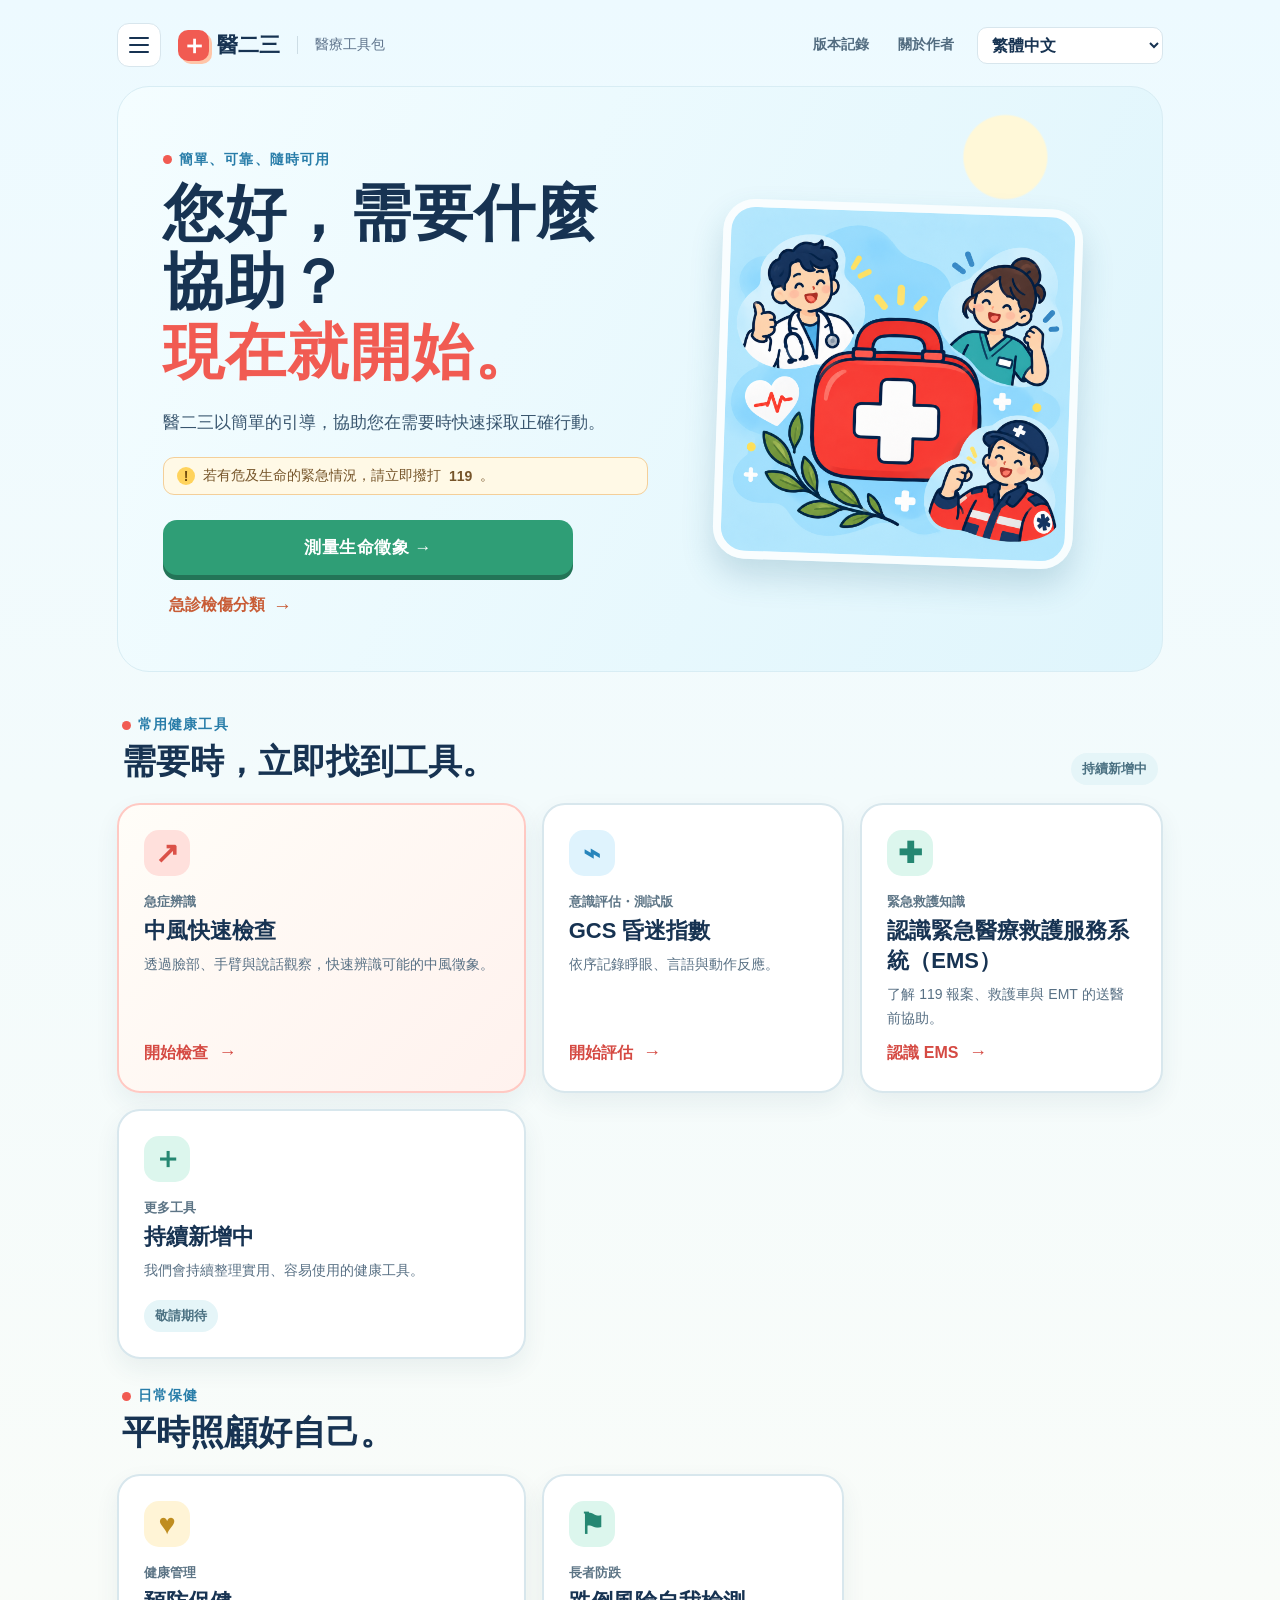
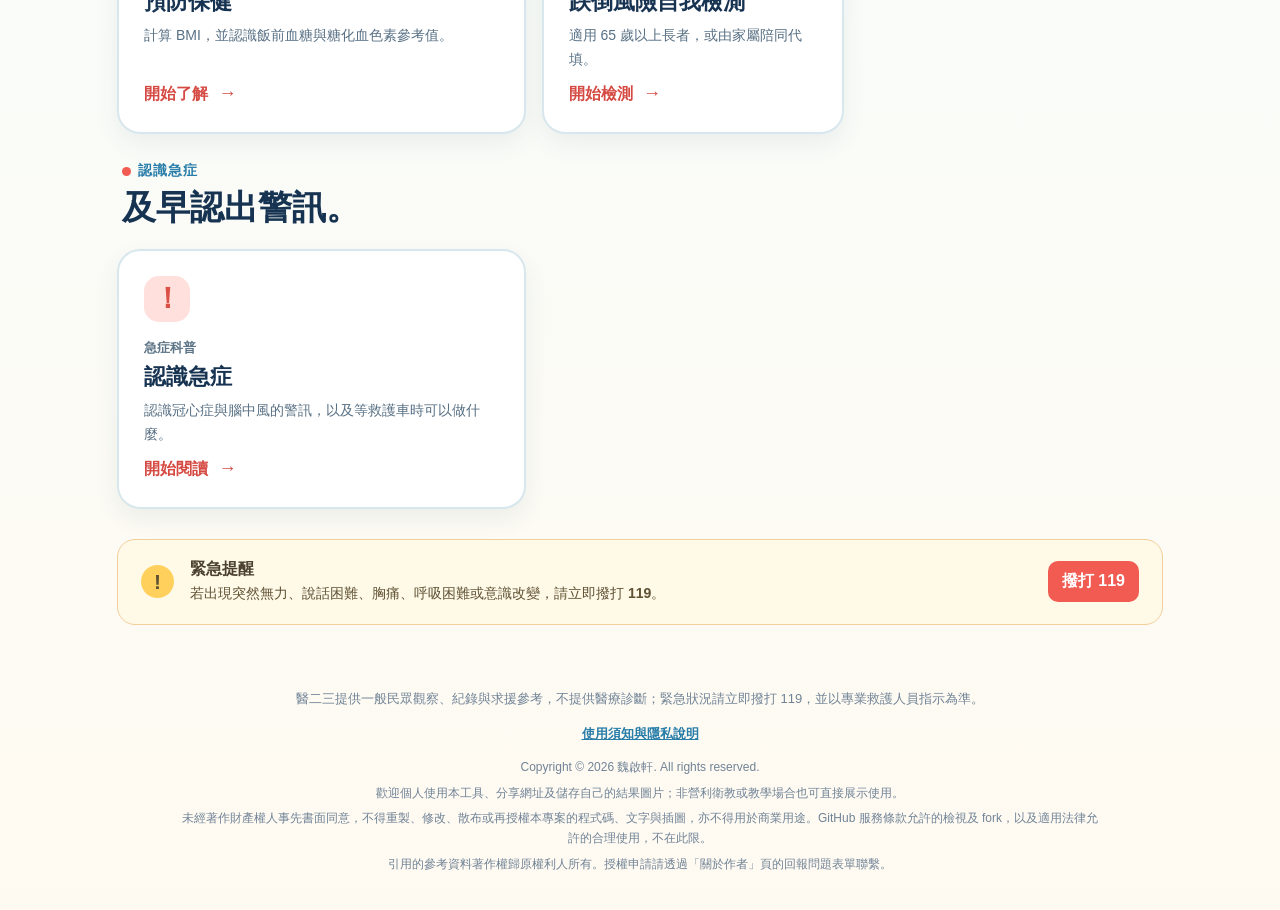
==== commit 01400d2c: "add:main list" ====
--- a/index.html
+++ b/index.html
@@ -33,7 +33,7 @@
         "description": "給一般民眾的免費健康工具包：中風快速檢查、GCS 昏迷指數、生命徵象紀錄、急診檢傷分級，以及 BMI、血糖與長者跌倒風險自我檢測。不取代醫療專業判斷。"
       }
     </script>
-    <link rel="stylesheet" href="style.css?v=14" />
+    <link rel="stylesheet" href="style.css?v=15" />
     <style>
       .hero-art { display: grid; place-items: center; }
       .cover-image { display: block; width: min(100%, 360px); border: 8px solid rgba(255,255,255,.75); border-radius: 32px; box-shadow: 0 17px 32px rgba(35,105,137,.2); transform: rotate(2deg); }
@@ -73,6 +73,10 @@
       .fall-header { border-color: #cce9de; background: linear-gradient(135deg, #edfbf4, #fffdf8); }.fall-mode { display: flex; gap: 11px; margin: 6px 0 4px; }.fall-mode .choice, .fall-answer .choice { min-height: 52px; }.fall-mode .choice[aria-pressed="true"], .fall-answer .choice[aria-pressed="true"] { border-color: #2f9e76; background: #edfbf4; color: #1f7357; }.fall-proxy { display: flex; align-items: center; gap: 10px; min-height: 48px; margin-top: 8px; padding: 10px 13px; border-radius: 12px; background: #f4fafb; color: #38566c; font-weight: 800; line-height: 1.5; cursor: pointer; }.fall-proxy input { flex: 0 0 auto; width: 22px; height: 22px; accent-color: #2f9e76; }.fall-start { display: block; width: min(100%, 330px); margin-top: 20px; background: #2f9e76; box-shadow: 0 5px 0 #237457; }
       .ems-detail .fall-question { margin: 6px 0 8px; font-size: clamp(22px, 5vw, 27px); line-height: 1.45; }.ems-detail .fall-why { margin: 0 0 18px; color: #6b8190; font-size: 15px; }.fall-answer.choice-buttons { flex-direction: row; }.fall-answer .choice { font-size: 20px; }.fall-result p { margin: 10px 0 0; color: #526b7d; line-height: 1.7; }.fall-result h4 { margin: 20px 0 0; color: #294b63; font-size: 17px; }.fall-result a { color: #287da9; font-weight: 800; }.fall-result-actions { display: flex; flex-wrap: wrap; gap: 12px; margin-top: 20px; }.fall-result-actions .primary-button { padding: 13px 18px; font-size: 16px; }.fall-result .png-save-button { margin: 17px 0 4px; }.fall-area .ems-back-button { min-height: 44px; }
       .acute-header { border-color: #f6d7bf; background: linear-gradient(135deg, #fff2ec, #fffdf8); }.acute-page > h4 { margin: 24px 0 6px; color: #294b63; font-size: 18px; }.acute-page > p { margin: 8px 0 0; }.acute-page .ems-info-grid { margin: 12px 0; }.acute-page .ems-info-grid.acute-two { grid-template-columns: repeat(2, minmax(0, 1fr)); }.acute-actions { display: flex; flex-wrap: wrap; gap: 12px; margin-top: 16px; }.acute-actions .primary-button { padding: 13px 18px; font-size: 16px; }.acute-area .ems-back-button { min-height: 44px; }@media (max-width: 500px) { .acute-page .ems-info-grid.acute-two { grid-template-columns: 1fr; } }
+      .menu-button { display: grid; flex: none; place-items: center; width: 44px; height: 44px; padding: 0; border: 1px solid var(--line); border-radius: 12px; background: #fff; color: var(--ink); cursor: pointer; }.menu-button:hover { border-color: #f0b6a6; }.menu-button span, .menu-button span::before, .menu-button span::after { display: block; width: 20px; height: 2.5px; border-radius: 2px; background: currentColor; }.menu-button span { position: relative; }.menu-button span::before, .menu-button span::after { position: absolute; left: 0; content: ""; }.menu-button span::before { top: -7px; }.menu-button span::after { top: 7px; }
+      .site-menu-backdrop { position: fixed; z-index: 29; inset: 0; background: rgba(23,51,82,.45); animation: menu-fade .2s ease; }.site-menu { position: fixed; z-index: 30; top: 0; bottom: 0; left: 0; display: flex; flex-direction: column; width: min(85vw, 320px); padding: 18px 14px 24px; overflow-y: auto; overscroll-behavior: contain; background: var(--paper); box-shadow: 8px 0 30px rgba(23,51,82,.2); animation: menu-slide .22s ease; }.site-menu-head { display: flex; align-items: center; justify-content: space-between; margin: 0 4px 12px; }.site-menu-head h2 { margin: 0; color: var(--ink); font-size: 21px; }.site-menu-close { width: 44px; height: 44px; border: 0; border-radius: 12px; background: transparent; color: #526c80; font: inherit; font-size: 20px; cursor: pointer; }.site-menu-close:hover { background: #fff2ec; color: #d54a43; }.site-menu-list, .site-menu-sub { margin: 0; padding: 0; list-style: none; }.site-menu-list > li + li { border-top: 1px solid var(--line); }.site-menu-group, .site-menu-item { display: flex; align-items: center; width: 100%; min-height: 48px; padding: 10px 12px; border: 0; border-radius: 10px; background: transparent; color: var(--ink); font: inherit; font-size: 17px; font-weight: 800; text-align: left; cursor: pointer; }.site-menu-group::after { width: 8px; height: 8px; margin-left: auto; border-right: 2.5px solid currentColor; border-bottom: 2.5px solid currentColor; content: ""; transform: translateY(-2px) rotate(45deg); transition: transform .2s; }.site-menu-group[aria-expanded="true"] { color: #d54a43; }.site-menu-group[aria-expanded="true"]::after { transform: translateY(2px) rotate(-135deg); }.site-menu-group:hover, .site-menu-item:hover { background: #fff2ec; }.site-menu-sub { padding: 0 0 8px 14px; }.site-menu-sub .site-menu-item { min-height: 44px; color: #3c5a70; font-size: 16px; font-weight: 700; }
+      @media (max-width: 500px) { .topbar { flex-wrap: wrap; gap: 8px; }.topbar .brand, .topbar .bio-button { white-space: nowrap; }.topbar .language-select { margin-left: auto; } }
+      .site-menu[hidden], .site-menu-backdrop[hidden] { display: none; }@keyframes menu-slide { from { transform: translateX(-100%); } }@keyframes menu-fade { from { opacity: 0; } }@media (prefers-reduced-motion: reduce) { .site-menu, .site-menu-backdrop { animation: none; }.site-menu-group::after { transition: none; } }
       @media (max-width: 800px) { .ems-menu-grid, .ems-info-grid { grid-template-columns: 1fr; }.ems-menu-card { min-height: 0; }.ems-flow { grid-template-columns: repeat(2, minmax(0, 1fr)); } }
       @media (max-width: 500px) { .ems-header { padding: 23px 19px; }.ems-detail { padding: 18px; }.ems-alert { flex-wrap: wrap; }.ems-alert a { margin-left: 0; }.ems-flow { grid-template-columns: 1fr; } }
       @media (max-width: 800px) { .tool-grid { grid-template-columns: 1fr; }.home-card { min-height: 190px; }.emergency-note { align-items: flex-start; }.emergency-note a { display: none; } }
@@ -83,6 +87,7 @@
   <body>
     <main class="app-shell">
       <header class="topbar">
+        <button class="menu-button" id="menuButton" type="button" aria-label="選單" aria-expanded="false" aria-controls="siteMenu"><span aria-hidden="true"></span></button>
         <a class="brand" id="homeBrand" href="#top" aria-label="醫二三首頁"><span class="brand-mark">＋</span><span>醫二三</span></a>
         <span class="tool-label">醫療工具包</span>
         <button class="bio-button version-button" id="versionButton" type="button">版本記錄</button>
@@ -91,6 +96,21 @@
         <button class="quiet-button" id="homeButton" type="button" hidden>返回首頁</button>
         <button class="quiet-button" id="restartButton" type="button" hidden>重新檢查</button>
       </header>
+      <div class="site-menu-backdrop" id="siteMenuBackdrop" hidden></div>
+      <nav class="site-menu" id="siteMenu" aria-labelledby="siteMenuTitle" hidden>
+        <div class="site-menu-head"><h2 id="siteMenuTitle">選單</h2><button class="site-menu-close" id="siteMenuClose" type="button" aria-label="關閉選單">✕</button></div>
+        <ul class="site-menu-list">
+          <li><button class="site-menu-group" id="menuGroupEmergency" type="button" aria-expanded="false" aria-controls="menuListEmergency">緊急工具</button>
+            <ul class="site-menu-sub" id="menuListEmergency" hidden><li><button class="site-menu-item" id="menuStroke" type="button">中風快速檢查</button></li><li><button class="site-menu-item" id="menuGcs" type="button">昏迷指數評估</button></li></ul></li>
+          <li><button class="site-menu-group" id="menuGroupCare" type="button" aria-expanded="false" aria-controls="menuListCare">日常保健</button>
+            <ul class="site-menu-sub" id="menuListCare" hidden><li><button class="site-menu-item" id="menuBmi" type="button">BMI 計算</button></li><li><button class="site-menu-item" id="menuGlucose" type="button">對照飯前血糖</button></li><li><button class="site-menu-item" id="menuHba1c" type="button">對照糖化血色素</button></li><li><button class="site-menu-item" id="menuFall" type="button">跌倒風險自我檢測</button></li></ul></li>
+          <li><button class="site-menu-group" id="menuGroupAcute" type="button" aria-expanded="false" aria-controls="menuListAcute">認識急症</button>
+            <ul class="site-menu-sub" id="menuListAcute" hidden><li><button class="site-menu-item" id="menuCad" type="button">認識冠心症</button></li><li><button class="site-menu-item" id="menuStrokeInfo" type="button">認識腦中風</button></li></ul></li>
+          <li><button class="site-menu-item site-menu-top" id="menuVitals" type="button">測量生命徵象</button></li>
+          <li><button class="site-menu-item site-menu-top" id="menuTriage" type="button">急診檢傷分類</button></li>
+          <li><button class="site-menu-item site-menu-top" id="menuEms" type="button">認識 EMS</button></li>
+        </ul>
+      </nav>
       <p class="language-notice" id="languageNotice" hidden aria-live="polite"></p>
 
       <div id="homePage">
@@ -471,7 +491,7 @@
         <h2 id="versionTitle">版本記錄</h2>
         <p>醫二三的功能更新與上架紀錄。</p>
         <div class="version-list">
-          <section class="version-day"><h3>2026-11-06</h3><ul><li>新增：跌倒風險自我檢測</li><li>新增：認識急症（冠心症、腦中風）</li></ul></section>
+          <section class="version-day"><h3>2026-11-06</h3><ul><li>新增：跌倒風險自我檢測</li><li>新增：認識急症（冠心症、腦中風）</li><li>新增：左上角選單</li></ul></section>
           <section class="version-day"><h3>2026-11-04</h3><ul><li>修正：簡體中文及英文選項暫時關閉，標示為準備中</li><li>新增：預防保健（BMI 計算）</li><li>新增：飯前血糖及糖化血色素參考值</li></ul></section>
           <section class="version-day"><h3>2026-11-03</h3><ul><li>新增：認識緊急醫療救護服務系統（EMS）</li><li>新增：使用須知與隱私說明</li><li>修正：免責聲明與著作權聲明</li></ul></section>
           <section class="version-day"><h3>2026-11-01</h3><ul><li>新增：簡體中文版本</li><li>新增：英語版本</li></ul></section>
@@ -507,7 +527,7 @@
         <p>引用的參考資料著作權歸原權利人所有。授權申請請透過「關於作者」頁的回報問題表單聯繫。</p>
       </div>
     </footer>
-    <script src="i18n.js?v=14"></script>
-    <script src="app.js?v=14"></script>
+    <script src="i18n.js?v=15"></script>
+    <script src="app.js?v=15"></script>
   </body>
 </html>
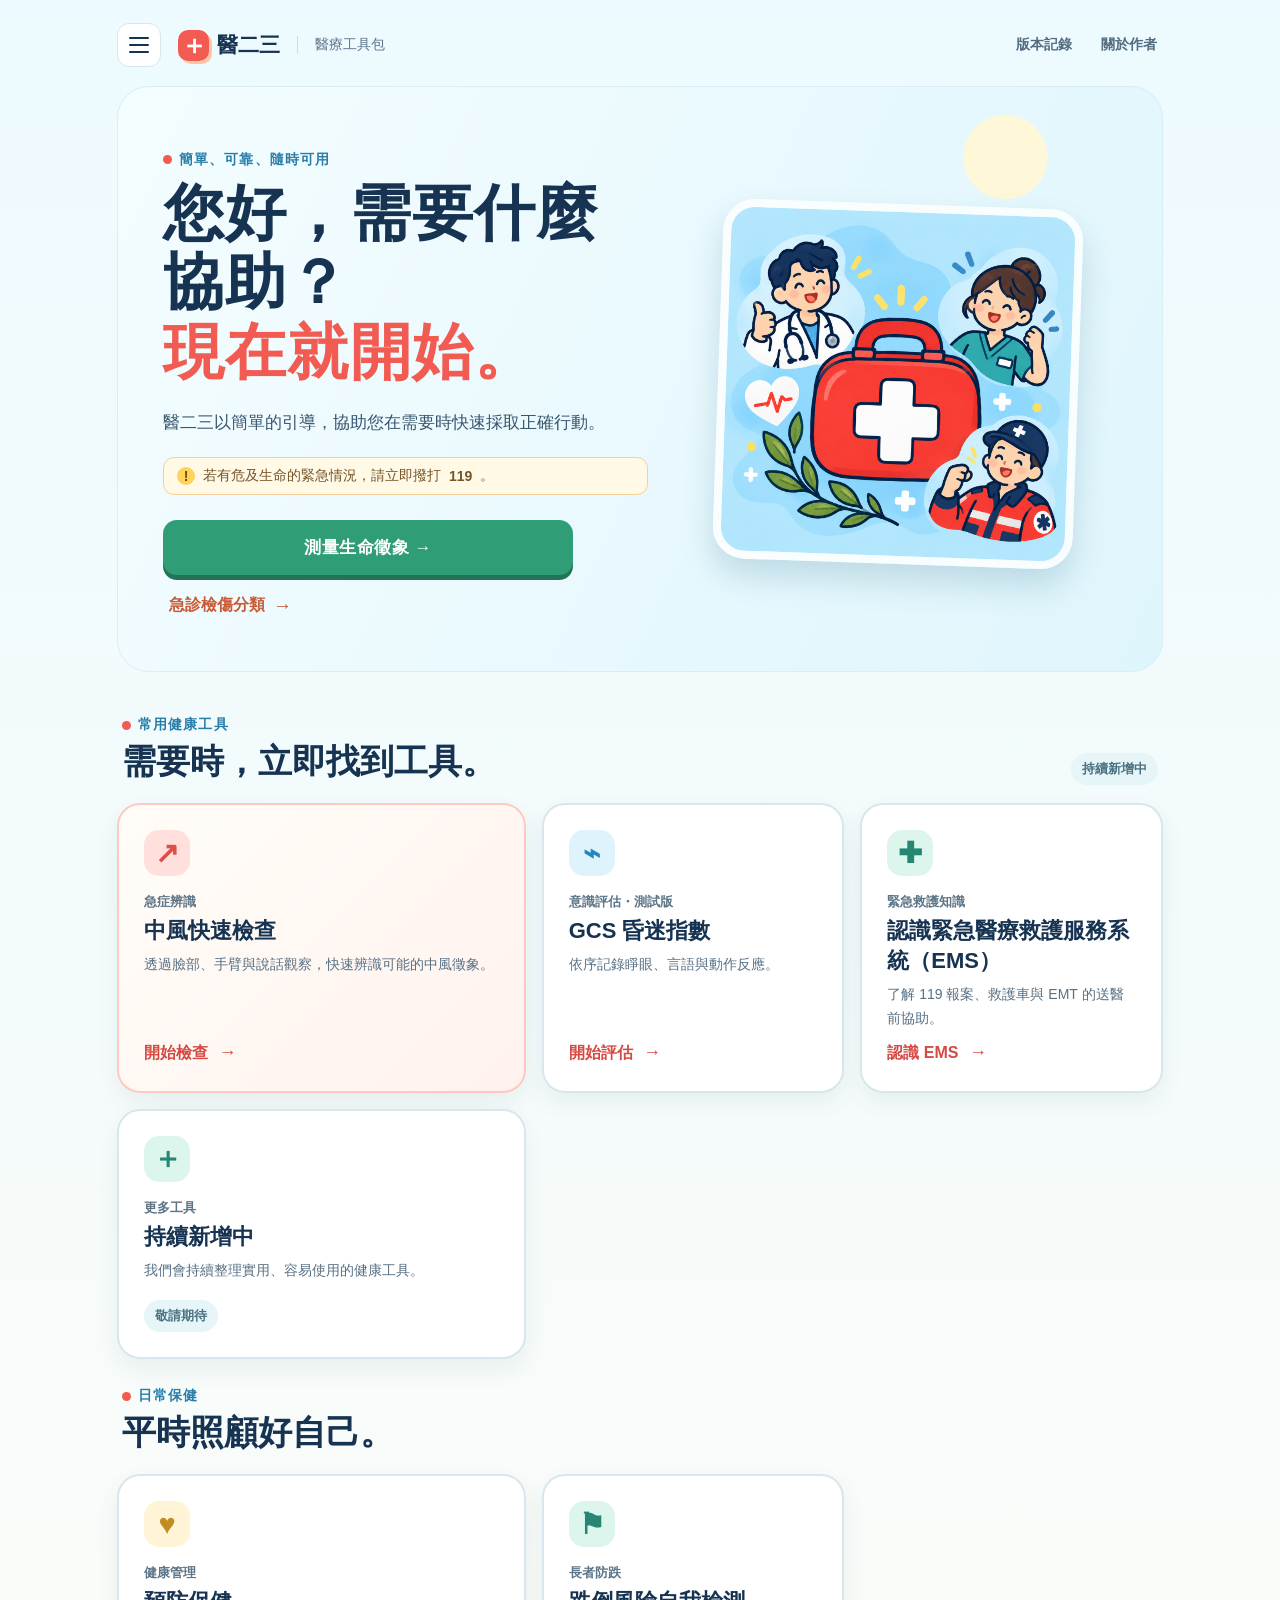
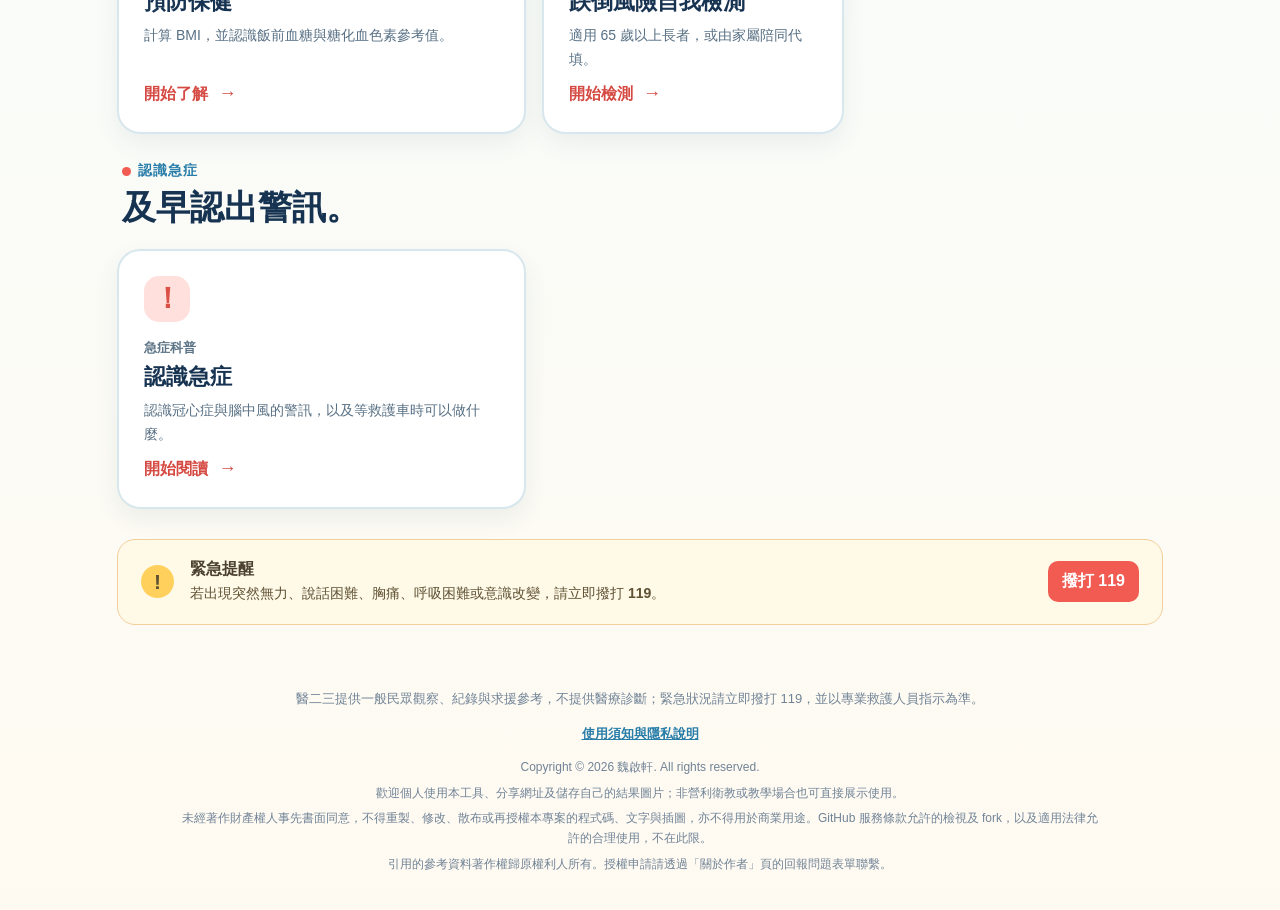
==== commit 419b88e6: "fixed Languages" ====
--- a/index.html
+++ b/index.html
@@ -1,5 +1,5 @@
 <!doctype html>
-<html lang="zh-Hant">
+<html lang="zh-Hant-TW">
   <head>
     <meta charset="UTF-8" />
     <meta name="viewport" content="width=device-width, initial-scale=1.0" />
@@ -33,7 +33,7 @@
         "description": "給一般民眾的免費健康工具包：中風快速檢查、GCS 昏迷指數、生命徵象紀錄、急診檢傷分級，以及 BMI、血糖與長者跌倒風險自我檢測。不取代醫療專業判斷。"
       }
     </script>
-    <link rel="stylesheet" href="style.css?v=15" />
+    <link rel="stylesheet" href="style.css?v=16" />
     <style>
       .hero-art { display: grid; place-items: center; }
       .cover-image { display: block; width: min(100%, 360px); border: 8px solid rgba(255,255,255,.75); border-radius: 32px; box-shadow: 0 17px 32px rgba(35,105,137,.2); transform: rotate(2deg); }
@@ -54,8 +54,6 @@
       .bio-button { margin-left: auto; border: 0; background: transparent; color: #526c80; font: inherit; font-size: 14px; font-weight: 800; cursor: pointer; }.bio-button:hover { color: #d54a43; }.bio-page { position: fixed; z-index: 20; inset: 0; display: grid; place-items: center; padding: 22px; background: rgba(23,51,82,.45); backdrop-filter: blur(5px); }.bio-panel { position: relative; width: min(100%, 520px); padding: 40px; border: 2px solid #d9eaf0; border-radius: 27px; background: #fffdf8; box-shadow: 0 26px 60px rgba(17,49,72,.25); }.bio-close { position: absolute; top: 16px; right: 16px; display: grid; place-items: center; width: 38px; height: 38px; border: 0; border-radius: 50%; background: #eef6f8; color: #38566c; font-size: 25px; cursor: pointer; }.bio-illustration { display: grid; place-items: center; width: 65px; height: 65px; margin-bottom: 18px; border-radius: 21px; background: #e8f7fb; color: #2785bc; font-size: 34px; }.bio-panel h2 { margin: 0 0 8px; font-size: 30px; }.bio-panel > p { margin: 0 0 23px; color: #607588; line-height: 1.7; }.bio-links { display: grid; gap: 12px; }.bio-link { display: flex; align-items: center; gap: 13px; padding: 15px; border: 1px solid #dbe7ec; border-radius: 15px; color: #294b63; text-decoration: none; transition: .15s; }.bio-link:hover { transform: translateY(-2px); border-color: #f2b0a7; box-shadow: 0 8px 16px rgba(25,66,91,.09); }.bio-link-icon { display: grid; place-items: center; width: 37px; height: 37px; border-radius: 11px; background: #fff0ed; color: #db5148; font-weight: 900; }.bio-link strong { display: block; font-size: 15px; }.bio-link small { color: #708396; }.external-mark { margin-left: auto; color: #d54a43; font-size: 18px; }
       .bio-page[hidden] { display: none; }
       .bio-button { margin-left: 0; }.version-button { margin-left: auto; }#versionPage .bio-panel { display: flex; flex-direction: column; max-height: calc(100dvh - 44px); overflow: hidden; }#versionPage .version-list { display: grid; min-height: 0; gap: 13px; padding-right: 5px; overflow-y: auto; overscroll-behavior: contain; scrollbar-gutter: stable; }.version-day { padding: 16px 18px; border: 1px solid #dbe8ec; border-left: 5px solid #2e91c9; border-radius: 14px; background: #f9fcfc; }.version-day h3 { margin: 0 0 8px; color: #294b63; font-size: 17px; }.version-day ul { display: grid; gap: 5px; margin: 0; padding-left: 22px; color: #526c80; font-size: 15px; line-height: 1.5; }
-      .language-notice { margin: 10px 0 0; padding: 9px 12px; border-radius: 10px; background: #fff6e8; color: #77582c; font-size: 13px; line-height: 1.5; }
-      .language-select { margin-left: 0; min-width: 138px; padding: 8px 10px; white-space: nowrap; }
       .png-save-button { display: block; width: min(100%, 340px); margin: 17px auto 4px; background: #2e91c9; box-shadow: 0 5px 0 #2379a8; }.png-save-button:hover { box-shadow: 0 7px 0 #2379a8; }.png-save-button:disabled { cursor: wait; opacity: .8; }
       .gcs-intro { display: flex; gap: 13px; margin: 14px 0 21px; padding: 13px 15px; border-radius: 13px; background: #edf7ff; color: #345a72; font-size: 14px; line-height: 1.65; }.gcs-intro strong { color: #1f6d9d; }.gcs-key { display: grid; flex: 0 0 auto; place-items: center; width: 29px; height: 29px; border-radius: 9px; background: #2e91c9; color: #fff; font-weight: 900; }.gcs-choices { display: grid; gap: 9px; }.gcs-choice { display: flex; align-items: center; gap: 12px; width: 100%; padding: 12px 14px; border: 2px solid #d3e3ea; border-radius: 13px; background: #fff; color: #24445b; font: inherit; text-align: left; cursor: pointer; transition: .15s; }.gcs-choice:hover { border-color: #2e91c9; background: #f2fbff; }.gcs-score { display: grid; place-items: center; flex: 0 0 auto; width: 31px; height: 31px; border-radius: 10px; background: #e6f5fc; color: #1d7baa; font-weight: 900; }.gcs-choice span:last-child { font-size: 14px; line-height: 1.45; }.gcs-choice.nt .gcs-score { background: #f3edf7; color: #775982; }.gcs-summary-grid { display: grid; grid-template-columns: repeat(3, 1fr); gap: 10px; max-width: 510px; margin: 22px auto; }.gcs-summary-item { padding: 13px 8px; border-radius: 13px; background: #edf7ff; color: #286e97; font-weight: 900; }.gcs-summary-item small { display: block; margin-top: 3px; color: #5e7889; font-size: 12px; font-weight: 700; }.gcs-time { margin: 17px 0 0; color: #6b8190; font-size: 13px; }
       .triage-area { max-width: 910px; margin: 35px auto 52px; }.triage-header { padding: 34px; border-radius: 26px; background: linear-gradient(135deg, #fff2ec, #fffbea); border: 2px solid #f6d7bf; }.triage-header h2 { margin: 7px 0 8px; font-size: clamp(29px, 4vw, 42px); }.triage-header p { max-width: 670px; margin: 0; color: #516a7a; line-height: 1.75; }.triage-disclaimer { display: flex; gap: 11px; margin-top: 19px; padding: 12px 14px; border-radius: 13px; background: rgba(255,255,255,.75); color: #72563c; font-size: 14px; line-height: 1.6; }.triage-disclaimer b { color: #d54a43; }.triage-levels { display: grid; gap: 13px; margin-top: 25px; }.triage-level { display: grid; grid-template-columns: 70px 170px 1fr; gap: 18px; align-items: start; padding: 20px; border: 1px solid #dce7ec; border-left: 8px solid var(--triage-color); border-radius: 18px; background: #fff; }.triage-number { display: grid; place-items: center; width: 51px; height: 51px; border-radius: 16px; background: var(--triage-tint); color: var(--triage-color); font-weight: 900; font-size: 22px; }.triage-level h3 { margin: 0 0 5px; font-size: 19px; }.triage-wait { margin: 0; color: var(--triage-color); font-size: 13px; font-weight: 900; }.triage-examples { margin: 0; padding-left: 20px; color: #526b7d; font-size: 14px; line-height: 1.7; }.triage-l1 { --triage-color: #d94c49; --triage-tint: #ffe6e3; }.triage-l2 { --triage-color: #e77b36; --triage-tint: #fff0e1; }.triage-l3 { --triage-color: #bf8d20; --triage-tint: #fff8dc; }.triage-l4 { --triage-color: #2787b8; --triage-tint: #e8f6fd; }.triage-l5 { --triage-color: #39896b; --triage-tint: #e7f6ef; }.triage-info-grid { display: grid; grid-template-columns: 1fr 1fr; gap: 18px; margin-top: 25px; }.triage-info-card { padding: 25px; border: 1px solid #dce8ec; border-radius: 20px; background: #fffdf8; }.triage-info-card h3 { margin: 0 0 8px; font-size: 22px; }.triage-info-card > p { margin: 0 0 16px; color: #5b7180; line-height: 1.65; }.handoff-checklist { display: grid; gap: 9px; }.handoff-checklist label { display: flex; align-items: center; gap: 10px; padding: 10px 12px; border-radius: 10px; background: #f4fafb; color: #38566c; font-size: 14px; }.handoff-checklist input { width: 18px; height: 18px; accent-color: #2e91c9; }.wait-list { margin: 0; padding-left: 20px; color: #526b7d; line-height: 1.8; font-size: 14px; }.triage-source { margin: 24px 3px 0; color: #6a7f8e; font-size: 13px; line-height: 1.6; }.triage-source a { color: #287da9; font-weight: 800; }.triage-emergency { display: flex; align-items: center; gap: 14px; margin-top: 20px; padding: 18px 20px; border-radius: 17px; background: #fff0ed; border: 1px solid #ffc8c0; }.triage-emergency strong { color: #b9423e; }.triage-emergency p { margin: 3px 0 0; color: #6c524b; font-size: 14px; line-height: 1.55; }.triage-emergency a { margin-left: auto; padding: 11px 15px; border-radius: 11px; background: #f15b52; color: #fff; font-weight: 900; text-decoration: none; white-space: nowrap; }
@@ -75,7 +73,7 @@
       .acute-header { border-color: #f6d7bf; background: linear-gradient(135deg, #fff2ec, #fffdf8); }.acute-page > h4 { margin: 24px 0 6px; color: #294b63; font-size: 18px; }.acute-page > p { margin: 8px 0 0; }.acute-page .ems-info-grid { margin: 12px 0; }.acute-page .ems-info-grid.acute-two { grid-template-columns: repeat(2, minmax(0, 1fr)); }.acute-actions { display: flex; flex-wrap: wrap; gap: 12px; margin-top: 16px; }.acute-actions .primary-button { padding: 13px 18px; font-size: 16px; }.acute-area .ems-back-button { min-height: 44px; }@media (max-width: 500px) { .acute-page .ems-info-grid.acute-two { grid-template-columns: 1fr; } }
       .menu-button { display: grid; flex: none; place-items: center; width: 44px; height: 44px; padding: 0; border: 1px solid var(--line); border-radius: 12px; background: #fff; color: var(--ink); cursor: pointer; }.menu-button:hover { border-color: #f0b6a6; }.menu-button span, .menu-button span::before, .menu-button span::after { display: block; width: 20px; height: 2.5px; border-radius: 2px; background: currentColor; }.menu-button span { position: relative; }.menu-button span::before, .menu-button span::after { position: absolute; left: 0; content: ""; }.menu-button span::before { top: -7px; }.menu-button span::after { top: 7px; }
       .site-menu-backdrop { position: fixed; z-index: 29; inset: 0; background: rgba(23,51,82,.45); animation: menu-fade .2s ease; }.site-menu { position: fixed; z-index: 30; top: 0; bottom: 0; left: 0; display: flex; flex-direction: column; width: min(85vw, 320px); padding: 18px 14px 24px; overflow-y: auto; overscroll-behavior: contain; background: var(--paper); box-shadow: 8px 0 30px rgba(23,51,82,.2); animation: menu-slide .22s ease; }.site-menu-head { display: flex; align-items: center; justify-content: space-between; margin: 0 4px 12px; }.site-menu-head h2 { margin: 0; color: var(--ink); font-size: 21px; }.site-menu-close { width: 44px; height: 44px; border: 0; border-radius: 12px; background: transparent; color: #526c80; font: inherit; font-size: 20px; cursor: pointer; }.site-menu-close:hover { background: #fff2ec; color: #d54a43; }.site-menu-list, .site-menu-sub { margin: 0; padding: 0; list-style: none; }.site-menu-list > li + li { border-top: 1px solid var(--line); }.site-menu-group, .site-menu-item { display: flex; align-items: center; width: 100%; min-height: 48px; padding: 10px 12px; border: 0; border-radius: 10px; background: transparent; color: var(--ink); font: inherit; font-size: 17px; font-weight: 800; text-align: left; cursor: pointer; }.site-menu-group::after { width: 8px; height: 8px; margin-left: auto; border-right: 2.5px solid currentColor; border-bottom: 2.5px solid currentColor; content: ""; transform: translateY(-2px) rotate(45deg); transition: transform .2s; }.site-menu-group[aria-expanded="true"] { color: #d54a43; }.site-menu-group[aria-expanded="true"]::after { transform: translateY(2px) rotate(-135deg); }.site-menu-group:hover, .site-menu-item:hover { background: #fff2ec; }.site-menu-sub { padding: 0 0 8px 14px; }.site-menu-sub .site-menu-item { min-height: 44px; color: #3c5a70; font-size: 16px; font-weight: 700; }
-      @media (max-width: 500px) { .topbar { flex-wrap: wrap; gap: 8px; }.topbar .brand, .topbar .bio-button { white-space: nowrap; }.topbar .language-select { margin-left: auto; } }
+      @media (max-width: 500px) { .topbar { flex-wrap: wrap; gap: 8px; }.topbar .brand, .topbar .bio-button { white-space: nowrap; }}
       .site-menu[hidden], .site-menu-backdrop[hidden] { display: none; }@keyframes menu-slide { from { transform: translateX(-100%); } }@keyframes menu-fade { from { opacity: 0; } }@media (prefers-reduced-motion: reduce) { .site-menu, .site-menu-backdrop { animation: none; }.site-menu-group::after { transition: none; } }
       @media (max-width: 800px) { .ems-menu-grid, .ems-info-grid { grid-template-columns: 1fr; }.ems-menu-card { min-height: 0; }.ems-flow { grid-template-columns: repeat(2, minmax(0, 1fr)); } }
       @media (max-width: 500px) { .ems-header { padding: 23px 19px; }.ems-detail { padding: 18px; }.ems-alert { flex-wrap: wrap; }.ems-alert a { margin-left: 0; }.ems-flow { grid-template-columns: 1fr; } }
@@ -92,7 +90,6 @@
         <span class="tool-label">醫療工具包</span>
         <button class="bio-button version-button" id="versionButton" type="button">版本記錄</button>
         <button class="bio-button" id="bioButton" type="button">關於作者</button>
-        <select class="quiet-button language-select" id="languageSelect" aria-label="語言"><option value="zh-TW">繁體中文</option><option value="zh-CN" disabled>简体中文（準備中）</option><option value="en" disabled>English（準備中）</option></select>
         <button class="quiet-button" id="homeButton" type="button" hidden>返回首頁</button>
         <button class="quiet-button" id="restartButton" type="button" hidden>重新檢查</button>
       </header>
@@ -105,13 +102,12 @@
           <li><button class="site-menu-group" id="menuGroupCare" type="button" aria-expanded="false" aria-controls="menuListCare">日常保健</button>
             <ul class="site-menu-sub" id="menuListCare" hidden><li><button class="site-menu-item" id="menuBmi" type="button">BMI 計算</button></li><li><button class="site-menu-item" id="menuGlucose" type="button">對照飯前血糖</button></li><li><button class="site-menu-item" id="menuHba1c" type="button">對照糖化血色素</button></li><li><button class="site-menu-item" id="menuFall" type="button">跌倒風險自我檢測</button></li></ul></li>
           <li><button class="site-menu-group" id="menuGroupAcute" type="button" aria-expanded="false" aria-controls="menuListAcute">認識急症</button>
-            <ul class="site-menu-sub" id="menuListAcute" hidden><li><button class="site-menu-item" id="menuCad" type="button">認識冠心症</button></li><li><button class="site-menu-item" id="menuStrokeInfo" type="button">認識腦中風</button></li></ul></li>
+            <ul class="site-menu-sub" id="menuListAcute" hidden><li><button class="site-menu-item" id="menuCad" type="button">冠心症</button></li><li><button class="site-menu-item" id="menuStrokeInfo" type="button">腦中風</button></li></ul></li>
           <li><button class="site-menu-item site-menu-top" id="menuVitals" type="button">測量生命徵象</button></li>
           <li><button class="site-menu-item site-menu-top" id="menuTriage" type="button">急診檢傷分類</button></li>
           <li><button class="site-menu-item site-menu-top" id="menuEms" type="button">認識 EMS</button></li>
         </ul>
       </nav>
-      <p class="language-notice" id="languageNotice" hidden aria-live="polite"></p>
 
       <div id="homePage">
       <section class="hero" id="top">
@@ -210,7 +206,7 @@
         <p class="triage-source">資料來源：<a href="https://www.nhi.gov.tw/ch/cp-2655-9ad69-2950-1.html" target="_blank" rel="noopener noreferrer">衛生福利部中央健康保險署・檢傷分類民眾衛教版</a>。實際等候時間可能依現場病情與醫療量能調整。</p>
       </section>
 
-      <section class="ems-area prevention-area" id="preventionArea" hidden aria-labelledby="preventionTitle" data-no-translate>
+      <section class="ems-area prevention-area" id="preventionArea" hidden aria-labelledby="preventionTitle">
         <div id="preventionHub">
           <header class="ems-header prevention-header">
             <p class="eyebrow">日常保健</p>
@@ -283,7 +279,7 @@
         </article>
       </section>
 
-      <section class="ems-area fall-area" id="fallArea" hidden aria-labelledby="fallTitle" data-no-translate>
+      <section class="ems-area fall-area" id="fallArea" hidden aria-labelledby="fallTitle">
         <header class="ems-header fall-header">
           <p class="eyebrow">日常保健</p>
           <h2 id="fallTitle">跌倒風險自我檢測</h2>
@@ -312,7 +308,7 @@
         <p class="ems-source">內容參考：<a href="https://www.cdc.gov/steadi/pdf/STEADI-Brochure-StayIndependent-508.pdf" target="_blank" rel="noopener noreferrer">美國 CDC・STEADI Stay Independent 小冊子（Check Your Risk for Falling）</a>，題目依 CDC 原文自行翻譯；量表出自 Rubenstein 等人（J Safety Res, 2011;42(6):493-499）。快速版與「曾跌倒即視為風險較高」依 STEADI 三個關鍵問題。<a href="https://www.hpa.gov.tw/Pages/Detail.aspx?nodeid=4625&amp;pid=19774" target="_blank" rel="noopener noreferrer">衛生福利部國民健康署・「防跌三步」守護長者安全</a>、<a href="https://www.hpa.gov.tw/Pages/List.aspx?nodeid=4624" target="_blank" rel="noopener noreferrer">衛生福利部國民健康署・長者防跌專區</a>。</p>
       </section>
 
-      <section class="ems-area acute-area" id="acuteArea" hidden aria-labelledby="acuteTitle" data-no-translate>
+      <section class="ems-area acute-area" id="acuteArea" hidden aria-labelledby="acuteTitle">
         <div id="acuteHub">
           <header class="ems-header acute-header">
             <p class="eyebrow">認識急症</p>
@@ -395,7 +391,7 @@
         </article>
       </section>
 
-      <section class="ems-area" id="emsArea" hidden aria-labelledby="emsTitle" data-no-translate>
+      <section class="ems-area" id="emsArea" hidden aria-labelledby="emsTitle">
         <div id="emsHub">
           <header class="ems-header">
             <p class="eyebrow">民眾版認識資訊</p>
@@ -492,15 +488,14 @@
         <p>醫二三的功能更新與上架紀錄。</p>
         <div class="version-list">
           <section class="version-day"><h3>2026-11-06</h3><ul><li>新增：跌倒風險自我檢測</li><li>新增：認識急症（冠心症、腦中風）</li><li>新增：左上角選單</li></ul></section>
-          <section class="version-day"><h3>2026-11-04</h3><ul><li>修正：簡體中文及英文選項暫時關閉，標示為準備中</li><li>新增：預防保健（BMI 計算）</li><li>新增：飯前血糖及糖化血色素參考值</li></ul></section>
+          <section class="version-day"><h3>2026-11-04</h3><ul><li>新增：預防保健（BMI 計算）</li><li>新增：飯前血糖及糖化血色素參考值</li></ul></section>
           <section class="version-day"><h3>2026-11-03</h3><ul><li>新增：認識緊急醫療救護服務系統（EMS）</li><li>新增：使用須知與隱私說明</li><li>修正：免責聲明與著作權聲明</li></ul></section>
-          <section class="version-day"><h3>2026-11-01</h3><ul><li>新增：簡體中文版本</li><li>新增：英語版本</li></ul></section>
           <section class="version-day"><h3>2026-10-30</h3><ul><li>新增：贊助連結</li><li>新增：版本記錄頁面</li><li>修正：版本記錄頁捲動</li><li>修正：整合各年齡層生命徵象參考值</li><li>新增：儲存結果圖片按鈕</li></ul></section>
           <section class="version-day"><h3>2026-10-29</h3><ul><li>初始專案上架</li><li>新增：GCS 昏迷指數</li><li>新增：檢傷分類資訊卡</li><li>新增：生命徵象測量</li></ul></section>
         </div>
       </article>
     </section>
-    <section class="bio-page" id="termsPage" hidden aria-labelledby="termsTitle" aria-modal="true" role="dialog" data-no-translate>
+    <section class="bio-page" id="termsPage" hidden aria-labelledby="termsTitle" aria-modal="true" role="dialog">
       <article class="bio-panel">
         <button class="bio-close" id="termsCloseButton" type="button" aria-label="關閉使用須知頁面">×</button>
         <div class="bio-illustration" aria-hidden="true">§</div>
@@ -511,7 +506,7 @@
           <section class="terms-section"><h3>緊急狀況請先求援</h3><p>若出現無意識、呼吸困難、持續胸痛、大量出血、突然無力或說話困難等情形，請立即撥打 119，不要為了使用本工具而延誤求助。</p><p>本工具內容以台灣的緊急救護系統為準；在其他國家或地區，請撥打當地的緊急電話。</p></section>
           <section class="terms-section"><h3>內容與資料來源</h3><p>參考值與說明依各頁標示的資料來源整理，可能因資料更新、年齡或個別狀況而不完全適用。作者會盡力維持內容正確，但無法保證內容即時、完整或適用於每一位使用者。</p><p>引用資料的著作權歸原權利人所有，本專案僅整理重點並註明出處。</p></section>
           <section class="terms-section"><h3>使用責任</h3><p>是否就醫、用藥或採取其他處置，請依專業人員的評估與指示決定。在法律允許的範圍內，作者不就使用或無法使用本工具所生的損害負賠償責任。</p></section>
-          <section class="terms-section"><h3>隱私說明</h3><p>醫二三不設會員，也沒有後端資料庫。您輸入的評估內容與生命徵象只在您的裝置上處理，不會上傳或儲存到作者的伺服器；結果圖片由您的瀏覽器在本機產生並下載。</p><p>本工具僅在您的瀏覽器保存語言偏好。網站由 GitHub Pages 託管，GitHub 可能依其政策記錄基本連線資訊；點選外部連結（例如回報問題表單或支持我們）後，將適用該網站的隱私政策。</p></section>
+          <section class="terms-section"><h3>隱私說明</h3><p>醫二三不設會員，也沒有後端資料庫。您輸入的評估內容與生命徵象只在您的裝置上處理，不會上傳或儲存到作者的伺服器；結果圖片由您的瀏覽器在本機產生並下載。</p><p>本工具不會在您的瀏覽器保存您輸入的資料。網站由 GitHub Pages 託管，GitHub 可能依其政策記錄基本連線資訊；點選外部連結（例如回報問題表單或支持我們）後，將適用該網站的隱私政策。</p></section>
           <section class="terms-section"><h3>著作權</h3><p>醫二三的程式碼、文字與插圖由魏啟軒創作，保留所有權利。歡迎個人使用本工具、分享網址及儲存自己的結果圖片；非營利衛教或教學場合也可直接展示使用。</p><p>其他重製、修改、散布、再授權或商業用途，請先透過「關於作者」頁的回報問題表單聯繫，取得書面同意。</p></section>
           <p class="terms-updated">最後更新：2026-11-03</p>
         </div>
@@ -527,7 +522,7 @@
         <p>引用的參考資料著作權歸原權利人所有。授權申請請透過「關於作者」頁的回報問題表單聯繫。</p>
       </div>
     </footer>
-    <script src="i18n.js?v=15"></script>
-    <script src="app.js?v=15"></script>
+    <script src="i18n.js?v=16"></script>
+    <script src="app.js?v=16"></script>
   </body>
 </html>
